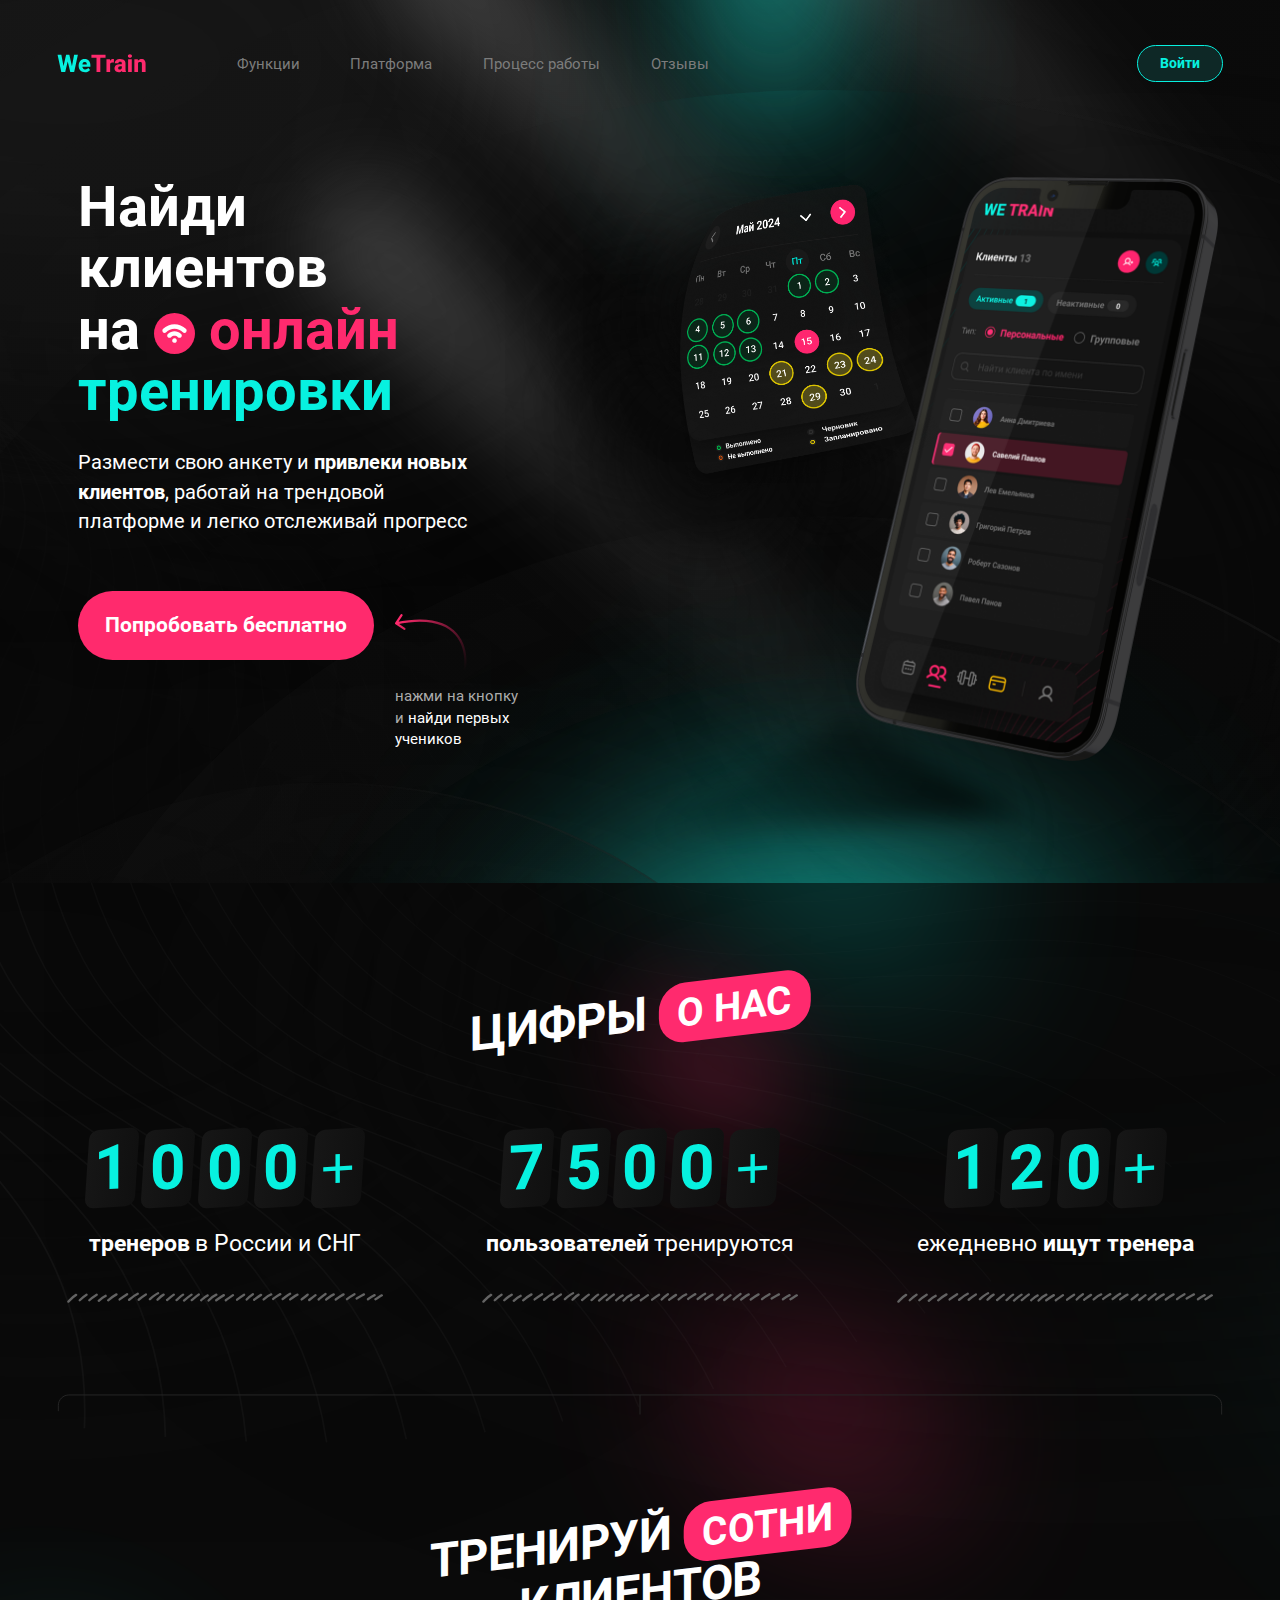
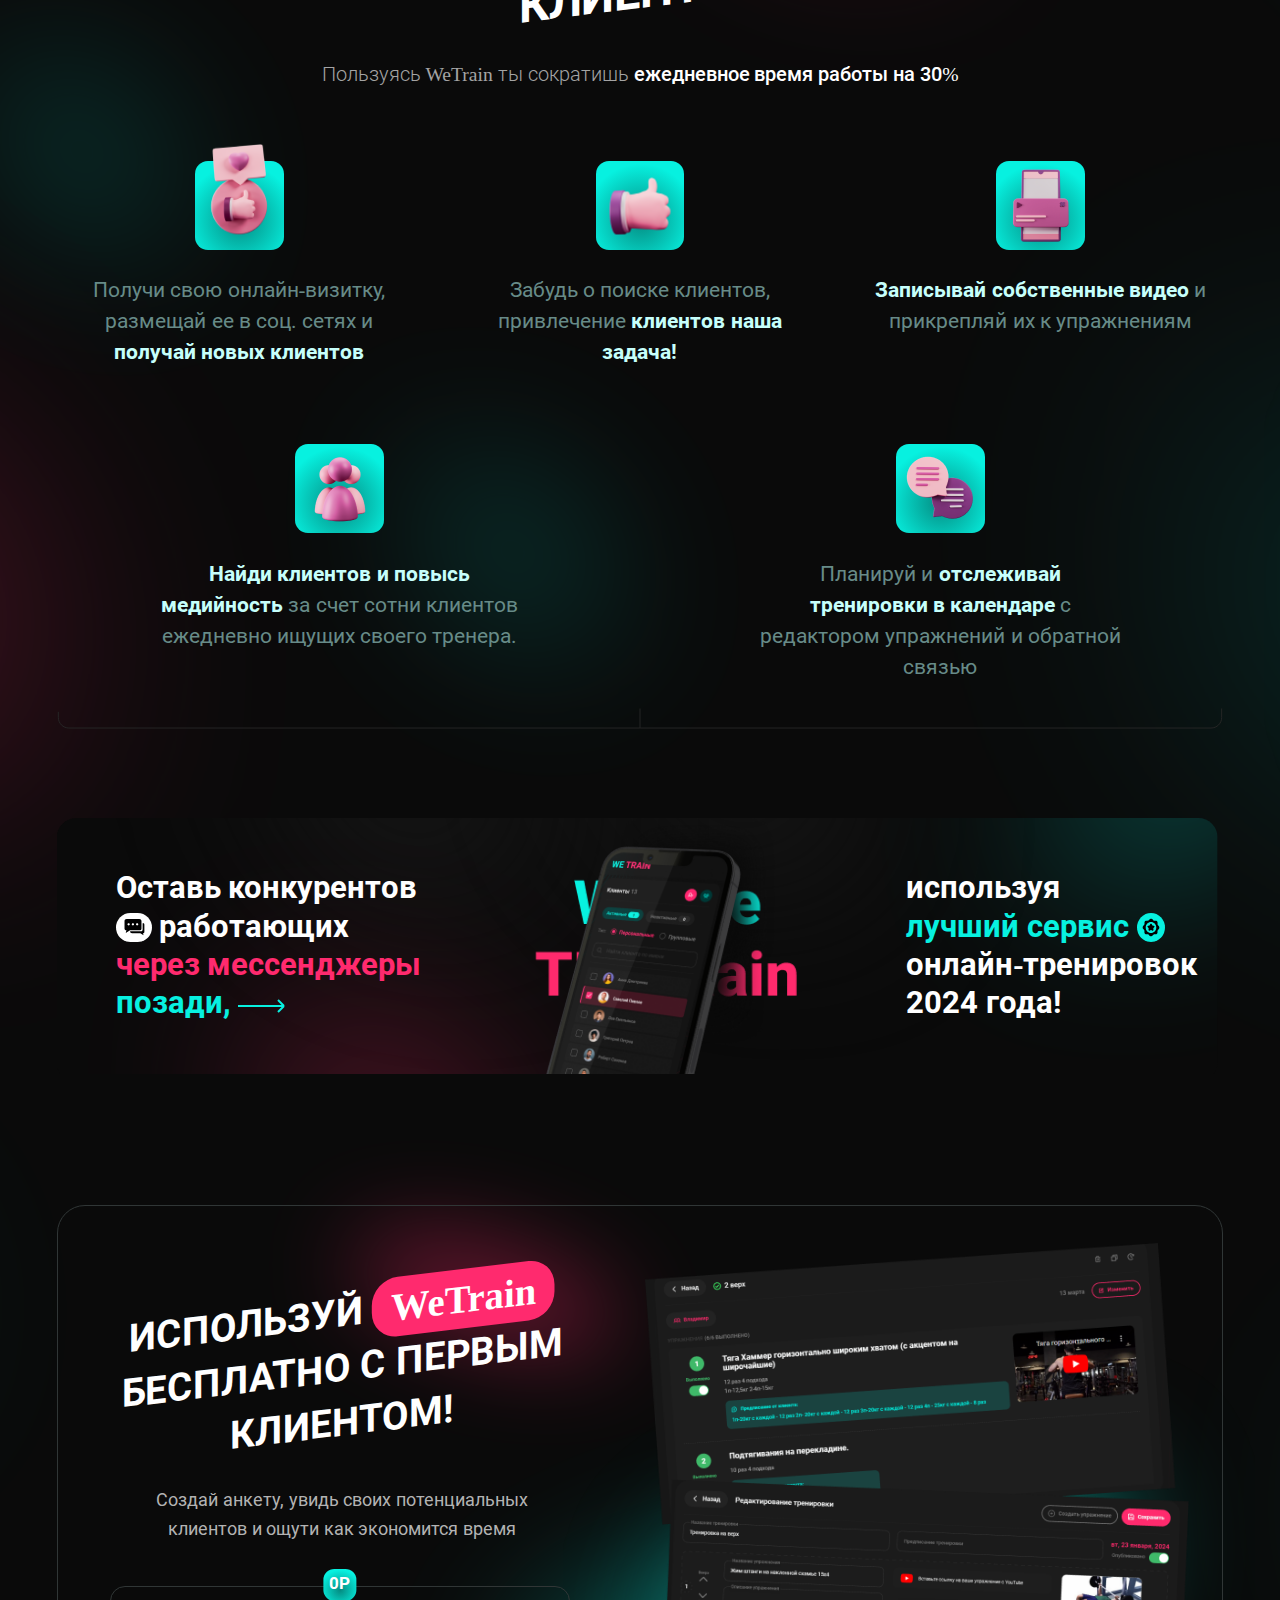
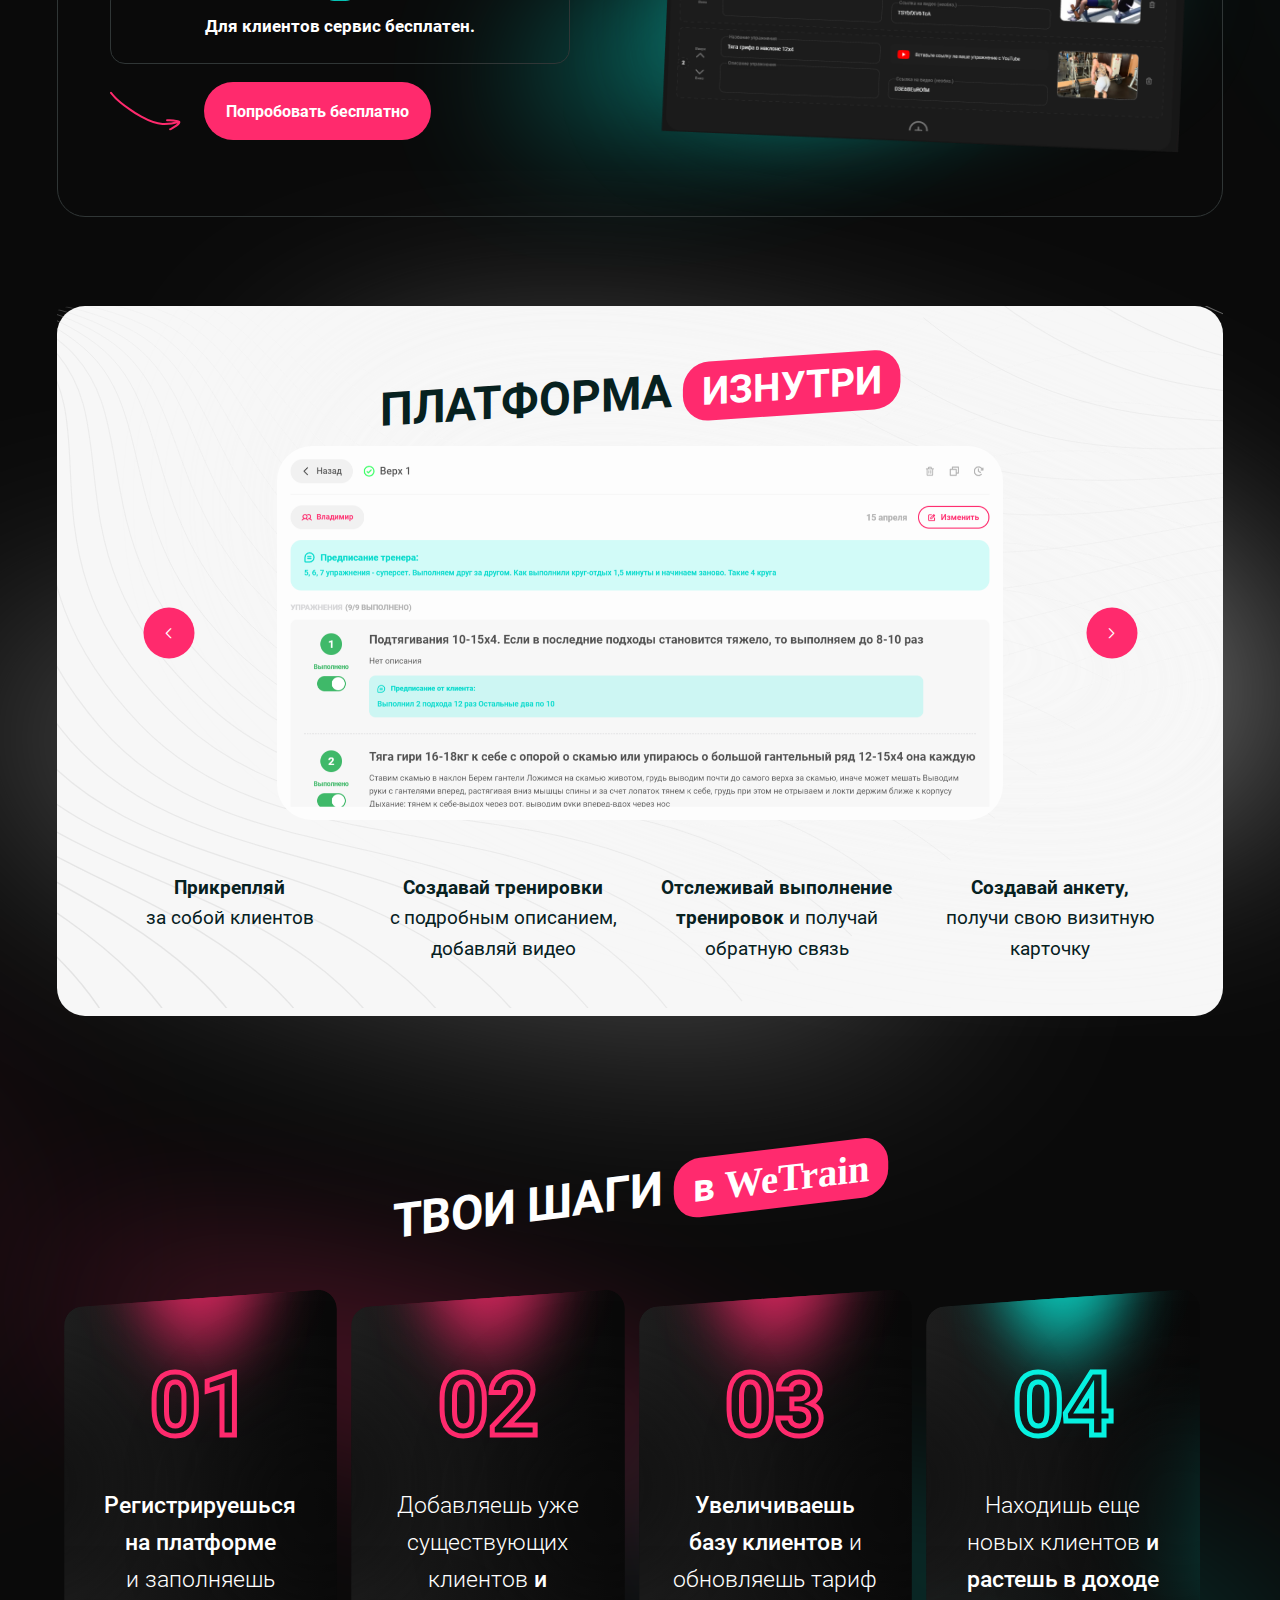
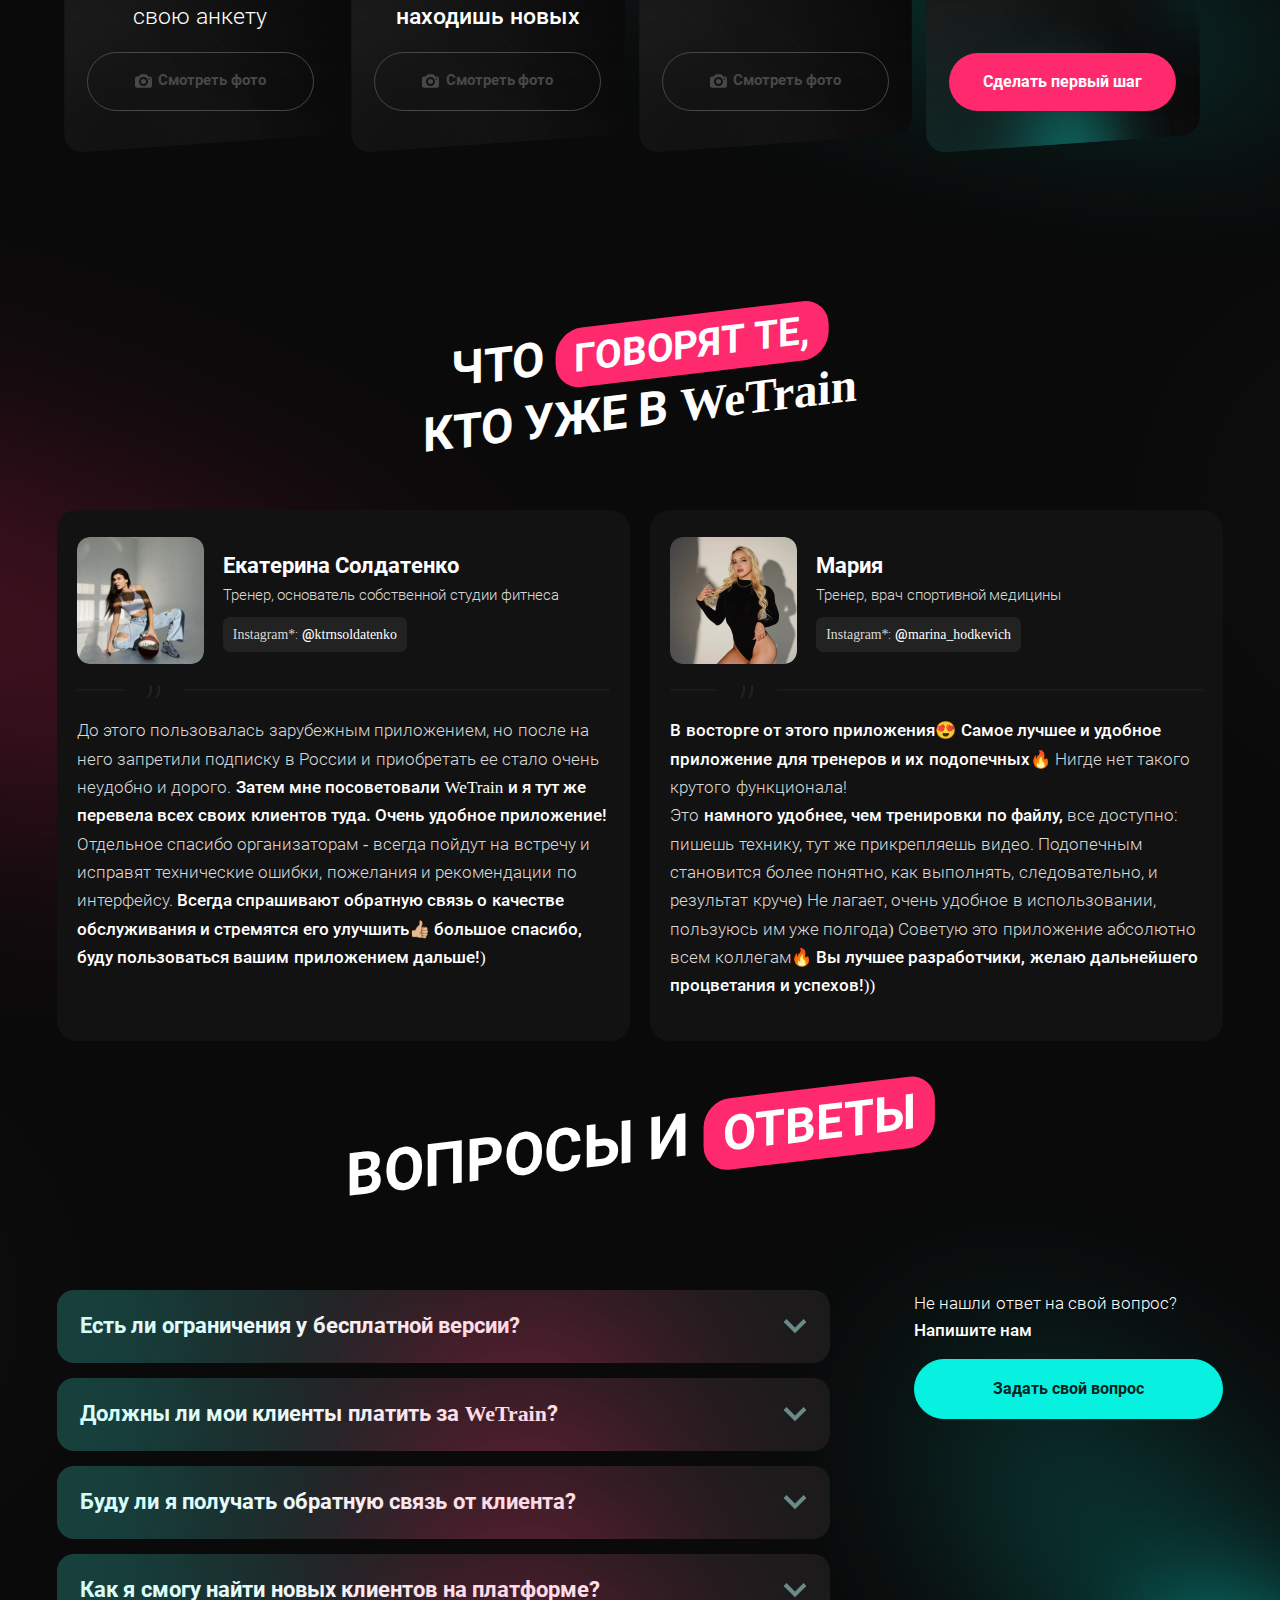
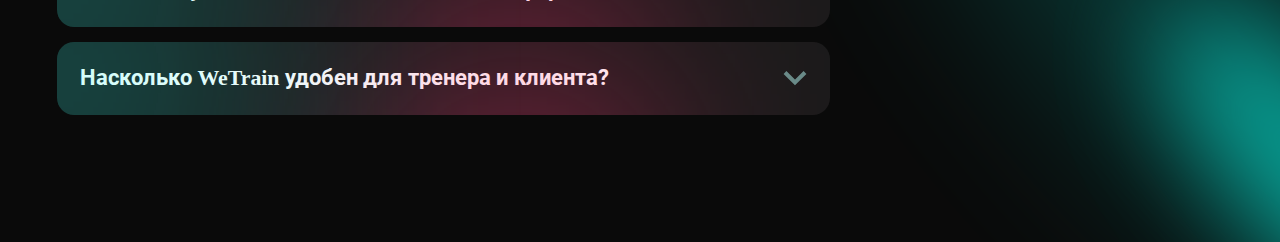
==== index.html @ 413da567 "first commit" ====
<!DOCTYPE html>
<html lang="ru">

<head>
	<meta charset="UTF-8" />
	<meta http-equiv="X-UA-Compatible" content="IE=edge" />
	<meta name="viewport" content="width=device-width, initial-scale=1.0" />
	<link rel="shortcut icon" href="./assets/images/logo.svg" type="x-icon" />
	<link rel="stylesheet" href="https://cdn.jsdelivr.net/npm/swiper@11/swiper-bundle.min.css" />
  <link rel="stylesheet" href="https://cdn.jsdelivr.net/npm/@fancyapps/ui@5.0/dist/fancybox/fancybox.css" />
	<link rel="stylesheet" href="./styles/css/normalize.css" />
	<link rel="stylesheet" href="./styles/css/style.css?v=0.0001" />
	<title>WeTrain</title>
</head>

<body>
	<div class="wrapper">
		<picture class="wrapper__bg">
			<source srcset="./assets/images/all-bg-m.svg" media="(max-width: 576px)">
			<img src="./assets/images/all-bg.svg" alt="Картинка с размерами">
		</picture>

		<header class="header">
			<div class="container">
				<div class="header__inner">
					<a class="logo" href="#">
						<img class="logo__img" src="./assets/images/logo.svg" alt="" />
					</a>
					<nav class="menu">
						<ul class="menu__list">
							<li class="menu__item">
								<a class="menu__link" href="#" data-goto=".footer">
									Функции
								</a>
							</li>
							<li class="menu__item">
								<a class="menu__link" href="#">
									Платформа
								</a>
							</li>
							<li class="menu__item">
								<a class="menu__link" href="#">
									Процесс работы
								</a>
							</li>
							<li class="menu__item">
								<a class="menu__link" href="#">
									Отзывы
								</a>
							</li>
						</ul>
					</nav>
					<a class="btn btn--header" href="https://lk.wetrain.ru/">
						Войти
					</a>
					<div class="burger">
						<div class="burger__line"></div>
					</div>
				</div>
			</div>
		</header>

		<main class="main">

			<section class="promo">
				<div class="promo__wrapper">
					<div class="container">
						<div class="promo__inner">
							<div class="promo__item">
								<h1 class="promo__item-title title">
									Найди
									<br>
									клиентов
									<br>
									на <img class="title__icon" src="./assets/images/icons/wifi.svg" alt="">
									<span class="hotPink">онлайн</span>
									<br>
									<span class="bluishGreen">тренировки</span>
								</h1>
								<p class="promo__item-text">
									Размести свою анкету и <span>привлеки новых клиентов</span>, работай на трендовой платформе и легко
									отслеживай
									прогресс
								</p>
								<div class="promo__box">
									<a class="btn" href="https://lk.wetrain.ru/">
										Попробовать бесплатно
									</a>
									<img class="promo__box-icon" src="./assets/images/icons/arrow-btn.svg" alt="">
									<p class="promo__box-text">
										<span>нажми на кнопку и</span> найди первых учеников
									</p>
								</div>
							</div>
							<div class="promo__elem">
								<img class="promo__elem-imgSmall" src="./assets/images/promo/1-1.png" alt="">
								<img class="promo__elem-img" src="./assets/images/promo/1.png" alt="">
							</div>
						</div>
					</div>
				</div>
			</section>

			<section class="about">
				<div class="about__wrapper">
					<div class="container">
						<h2 class="about__title title">
							ЦИФРЫ <span class="title__fon">о нас</span>
						</h2>
						<div class="about__inner">
							<div class="about__item">
								<p class="about__item-num">
									<span>1</span>
									<span>0</span>
									<span>0</span>
									<span>0</span>
									<span>+</span>
								</p>
								<p class="about__item-text">
									<span>тренеров</span> в России и СНГ
								</p>
								<img class="about__item-line" src="./assets/images/about/line.svg" alt="">
							</div>
							<div class="about__item">
								<p class="about__item-num">
									<span>7</span>
									<span>5</span>
									<span>0</span>
									<span>0</span>
									<span>+</span>
								</p>
								<p class="about__item-text">
									<span>пользователей</span> тренируются
								</p>
								<img class="about__item-line" src="./assets/images/about/line.svg" alt="">
							</div>
							<div class="about__item">
								<p class="about__item-num">
									<span>1</span>
									<span>2</span>
									<span>0</span>
									<span>+</span>
								</p>
								<p class="about__item-text">
									ежедневно <span>ищут тренера</span>
								</p>
								<img class="about__item-line" src="./assets/images/about/line.svg" alt="">
							</div>
						</div>
						<picture class="about__bot">
							<source srcset="./assets/images/about/bot-m.svg" media="(max-width: 576px)">
							<img src="./assets/images/about/bot.svg" alt="Картинка с размерами">
						</picture>
					</div>
			</section>

			<section class="clients">
				<div class="clients__wrapper">
					<div class="container">
						<h2 class="clients__title title">
							Тренируй
							<span class="title__fon">сотни</span>
							<br>
							клиентов
						</h2>
						<p class="clients__subtitle">
							<span>Пользуясь WeTrain ты сократишь</span> ежедневное время работы на 30%
						</p>
						<div class="clients__inner">
							<div class="clients__item">
								<div class="clients__item-box">
									<img class="clients__item-img clients__item-img--alt" src="./assets/images/clients/1.png" alt="">
								</div>
								<p class="clients__item-text">
									Получи свою онлайн-визитку, размещай ее в соц. сетях и <span>получай новых клиентов</span>
								</p>
							</div>
							<div class="clients__item">
								<div class="clients__item-box">
									<img class="clients__item-img" src="./assets/images/clients/2.png" alt="">
								</div>
								<p class="clients__item-text">
									Забудь о поиске клиентов, привлечение <span>клиентов наша задача!</span>
								</p>
							</div>
							<div class="clients__item">
								<div class="clients__item-box">
									<img class="clients__item-img" src="./assets/images/clients/3.png" alt="">
								</div>
								<p class="clients__item-text">
									<span>Записывай собственные видео</span> и прикрепляй их к упражнениям
								</p>
							</div>
							<div class="clients__item">
								<div class="clients__item-box">
									<img class="clients__item-img" src="./assets/images/clients/4.png" alt="">
								</div>
								<p class="clients__item-text">
									<span>Найди клиентов и повысь медийность</span> за счет сотни клиентов ежедневно ищущих своего
									тренера.
								</p>
							</div>
							<div class="clients__item">
								<div class="clients__item-box">
									<img class="clients__item-img" src="./assets/images/clients/5.png" alt="">
								</div>
								<p class="clients__item-text">
									Планируй и <span>отслеживай тренировки в календаре</span> с редактором упражнений и обратной связью
								</p>
							</div>
						</div>
						<picture class="clients__bot">
							<source srcset="./assets/images/clients/bot-m.svg" media="(max-width: 576px)">
							<img src="./assets/images/clients/bot.svg" alt="Картинка с размерами">
						</picture>
					</div>
			</section>

			<section class="info">
				<div class="info__wrapper">
					<div class="container">
						<div class="info__inner">
							<picture class="info__inner-bg">
								<source srcset="./assets/images/info/bg-m.svg" media="(max-width: 992px)">
								<img src="./assets/images/info/bg.svg" alt="Картинка с размерами">
							</picture>
							<p class="info__text">
								Оставь конкурентов
								<br>
								<img class="info__text-icon" src="./assets/images/icons/message.svg" alt="">
								работающих
								<br>
								<span class="hotPink">
									через мессенджеры
								</span>
								<br>
								<span class="bluishGreen">позади,</span>
								<img class="info__text-icon info__text-icon--arrow" src="./assets/images/icons/arrow-right.svg" alt="">
							</p>
							<img class="info__img" src="./assets/images/info/1.png" alt="">
							<p class="info__text">
								используя
								<br>
								<span class="bluishGreen">
									лучший сервис
									<img class="info__text-icon" src="./assets/images/icons/star.svg" alt="">
								</span>
								<br>
								онлайн-тренировок
								<br>
								2024 года!
							</p>
							<p class="info__text info__text--mobile">
								Оставь конкурентов
								<br>
								<img class="info__text-icon" src="./assets/images/icons/message.svg" alt="">
								работающих
								<br>
								<span class="hotPink">
									через мессенджеры
								</span>
								<br>
								<span class="bluishGreen">позади,</span>
								используя
								<span class="bluishGreen">
									лучший сервис
									<img class="info__text-icon" src="./assets/images/icons/star.svg" alt="">
								</span>
								<br>
								онлайн-тренировок
								<br>
								2024 года!
							</p>
						</div>
					</div>
				</div>
			</section>

			<section class="use">
				<div class="use__wrapper">
					<div class="container">
						<div class="use__inner">
							<div class="use__item">
								<h2 class="use__item-title title">
									Используй <span class="title__fon title__fon--initial">WeTrain</span> бесплатно с первым клиентом!
								</h2>
								<p class="use__item-text">
									Создай анкету, увидь своих потенциальных клиентов и ощути как экономится время
								</p>
								<div class="use__free">
									<p class="use__free-sum">
										0Р
									</p>
									<p class="use__free-text">
										Для клиентов сервис бесплатен.
									</p>
								</div>
								<div class="use__box">
									<picture class="use__box-icon">
										<source srcset="./assets/images/icons/arrow-btn-bot-m.svg" media="(max-width: 576px)">
										<img src="./assets/images/icons/arrow-btn-bot.svg" alt="Картинка с размерами">
									</picture>
									<a class="btn btn--small" href="https://lk.wetrain.ru/">
										Попробовать бесплатно
									</a>
								</div>
							</div>
							<img class="use__img" src="./assets/images/use/1.png" alt="">
						</div>
					</div>
				</div>
			</section>

			<section class="platform">
				<div class="platform__wrapper">
					<div class="container">
						<div class="platform__inner">
							<img class="platform__inner-bg" src="./assets/images/platform/bg.svg" alt="">
							<h2 class="platform__title title title--dark">
								Платформа <span class="title__fon">изнутри</span>
							</h2>
							<div class="platform__swiper swiper">
								<div class="swiper-wrapper">
									<div class="swiper-slide">
										<img class="platform__img" src="./assets/images/platform/1.png" data-fancybox="gallery" alt="">
									</div>
									<div class="swiper-slide">
										<img class="platform__img" src="./assets/images/platform/2.png" data-fancybox="gallery" alt="">
									</div>
									<div class="swiper-slide">
										<img class="platform__img" src="./assets/images/platform/3.png" data-fancybox="gallery" alt="">
									</div>
								</div>
								<div class="platform__arrow">
									<div class="platform__arrow-prev swiper-button-prev"></div>
									<div class="platform__arrow-next swiper-button-next"></div>
								</div>
							</div>
							<div class="platform__box">
								<p class="platform__box-text">
									<span>Прикрепляй</span> за собой клиентов
								</p>
								<p class="platform__box-text">
									<span>Создавай тренировки</span> с подробным описанием, добавляй видео
								</p>
								<p class="platform__box-text">
									<span>Отслеживай выполнение тренировок</span> и получай обратную связь
								</p>
								<p class="platform__box-text">
									<span>Создавай анкету,</span>
									<br>
									получи свою визитную карточку
								</p>
							</div>
						</div>
					</div>
				</div>
			</section>

			<section class="step">
				<div class="step__wrapper">
					<div class="container">
						<h2 class="step__title title">
							Твои шаги <span class="title__fon title__fon--initial">в WeTrain</span>
						</h2>
						<div class="step__inner">
							<div class="step__item">
								<picture class="step__item-bg">
									<source srcset="./assets/images/step/bg-m.svg" media="(max-width: 576px)">
									<img src="./assets/images/step/bg.svg" alt="Картинка с размерами">
								</picture>
								<p class="step__item-num"></p>
								<p class="step__item-text">
									<span>Регистрируешься на платформе</span> и заполняешь свою анкету
								</p>
								<button class="step__btn btn btn--photo">
									<i class="btn__icon">
										<svg width="17" height="18" viewBox="0 0 17 18" fill="none" xmlns="http://www.w3.org/2000/svg">
											<path
												d="M14.9322 4.53934H13.1624L12.1854 3.06456C11.8167 2.51151 11.1715 2.17969 10.5078 2.17969H6.45217C5.78852 2.17969 5.1433 2.51151 4.77461 3.06456L3.79756 4.53934H2.02782C0.903304 4.53934 0 5.44264 0 6.56716V13.7199C0 14.8444 0.903304 15.7477 2.02782 15.7477H14.9322C16.0567 15.7477 16.96 14.8444 16.96 13.7199V6.56716C16.96 5.44264 16.0567 4.53934 14.9322 4.53934ZM8.48 14.0885C5.95443 14.0885 3.90817 12.0423 3.90817 9.51673C3.90817 6.99116 5.95443 4.96334 8.48 4.96334C11.0056 4.96334 13.0518 7.0096 13.0518 9.53516C13.0518 12.0423 11.0056 14.0885 8.48 14.0885ZM14.6741 7.39673C14.6556 7.39673 14.6372 7.39673 14.6003 7.39673H13.8629C13.5311 7.37829 13.273 7.10177 13.2915 6.76995C13.3099 6.45655 13.5496 6.2169 13.8629 6.19847H14.6003C14.9322 6.18003 15.2087 6.43812 15.2271 6.76995C15.2456 7.10177 15.0059 7.37829 14.6741 7.39673Z"
												fill="#484848" />
											<path
												d="M8.4815 6.99121C7.08046 6.99121 5.9375 8.13417 5.9375 9.53521C5.9375 10.9363 7.08046 12.0608 8.4815 12.0608C9.88254 12.0608 11.0255 10.9178 11.0255 9.51678C11.0255 8.11573 9.88254 6.99121 8.4815 6.99121Z"
												fill="#484848" />
										</svg>
									</i>
									Смотреть фото
								</button>
							</div>
							<div class="step__item">
								<picture class="step__item-bg">
									<source srcset="./assets/images/step/bg-m.svg" media="(max-width: 576px)">
									<img src="./assets/images/step/bg.svg" alt="Картинка с размерами">
								</picture>
								<p class="step__item-num"></p>
								<p class="step__item-text">
									Добавляешь уже существующих клиентов <span>и находишь новых</span>
								</p>
								<button class="step__btn btn btn--photo">
									<i class="btn__icon">
										<svg width="17" height="18" viewBox="0 0 17 18" fill="none" xmlns="http://www.w3.org/2000/svg">
											<path
												d="M14.9322 4.53934H13.1624L12.1854 3.06456C11.8167 2.51151 11.1715 2.17969 10.5078 2.17969H6.45217C5.78852 2.17969 5.1433 2.51151 4.77461 3.06456L3.79756 4.53934H2.02782C0.903304 4.53934 0 5.44264 0 6.56716V13.7199C0 14.8444 0.903304 15.7477 2.02782 15.7477H14.9322C16.0567 15.7477 16.96 14.8444 16.96 13.7199V6.56716C16.96 5.44264 16.0567 4.53934 14.9322 4.53934ZM8.48 14.0885C5.95443 14.0885 3.90817 12.0423 3.90817 9.51673C3.90817 6.99116 5.95443 4.96334 8.48 4.96334C11.0056 4.96334 13.0518 7.0096 13.0518 9.53516C13.0518 12.0423 11.0056 14.0885 8.48 14.0885ZM14.6741 7.39673C14.6556 7.39673 14.6372 7.39673 14.6003 7.39673H13.8629C13.5311 7.37829 13.273 7.10177 13.2915 6.76995C13.3099 6.45655 13.5496 6.2169 13.8629 6.19847H14.6003C14.9322 6.18003 15.2087 6.43812 15.2271 6.76995C15.2456 7.10177 15.0059 7.37829 14.6741 7.39673Z"
												fill="#484848" />
											<path
												d="M8.4815 6.99121C7.08046 6.99121 5.9375 8.13417 5.9375 9.53521C5.9375 10.9363 7.08046 12.0608 8.4815 12.0608C9.88254 12.0608 11.0255 10.9178 11.0255 9.51678C11.0255 8.11573 9.88254 6.99121 8.4815 6.99121Z"
												fill="#484848" />
										</svg>
									</i>
									Смотреть фото
								</button>
							</div>
							<div class="step__item">
								<picture class="step__item-bg">
									<source srcset="./assets/images/step/bg-m.svg" media="(max-width: 576px)">
									<img src="./assets/images/step/bg.svg" alt="Картинка с размерами">
								</picture>
								<p class="step__item-num"></p>
								<p class="step__item-text">
									<span>Увеличиваешь базу клиентов</span> и обновляешь тариф
								</p>
								<button class="step__btn btn btn--photo">
									<i class="btn__icon">
										<svg width="17" height="18" viewBox="0 0 17 18" fill="none" xmlns="http://www.w3.org/2000/svg">
											<path
												d="M14.9322 4.53934H13.1624L12.1854 3.06456C11.8167 2.51151 11.1715 2.17969 10.5078 2.17969H6.45217C5.78852 2.17969 5.1433 2.51151 4.77461 3.06456L3.79756 4.53934H2.02782C0.903304 4.53934 0 5.44264 0 6.56716V13.7199C0 14.8444 0.903304 15.7477 2.02782 15.7477H14.9322C16.0567 15.7477 16.96 14.8444 16.96 13.7199V6.56716C16.96 5.44264 16.0567 4.53934 14.9322 4.53934ZM8.48 14.0885C5.95443 14.0885 3.90817 12.0423 3.90817 9.51673C3.90817 6.99116 5.95443 4.96334 8.48 4.96334C11.0056 4.96334 13.0518 7.0096 13.0518 9.53516C13.0518 12.0423 11.0056 14.0885 8.48 14.0885ZM14.6741 7.39673C14.6556 7.39673 14.6372 7.39673 14.6003 7.39673H13.8629C13.5311 7.37829 13.273 7.10177 13.2915 6.76995C13.3099 6.45655 13.5496 6.2169 13.8629 6.19847H14.6003C14.9322 6.18003 15.2087 6.43812 15.2271 6.76995C15.2456 7.10177 15.0059 7.37829 14.6741 7.39673Z"
												fill="#484848" />
											<path
												d="M8.4815 6.99121C7.08046 6.99121 5.9375 8.13417 5.9375 9.53521C5.9375 10.9363 7.08046 12.0608 8.4815 12.0608C9.88254 12.0608 11.0255 10.9178 11.0255 9.51678C11.0255 8.11573 9.88254 6.99121 8.4815 6.99121Z"
												fill="#484848" />
										</svg>
									</i>
									Смотреть фото
								</button>
							</div>
							<div class="step__item">
								<picture class="step__item-bg">
									<source srcset="./assets/images/step/bg-1m.svg" media="(max-width: 576px)">
									<img src="./assets/images/step/bg-1.svg" alt="Картинка с размерами">
								</picture>
								<p class="step__item-num"></p>
								<p class="step__item-text">
									Находишь еще новых клиентов <span>и растешь в доходе</span>
								</p>
								<a class="step__btn btn btn--small btn--width" href="https://lk.wetrain.ru/">
									Сделать первый шаг
								</a>
							</div>
						</div>
					</div>
			</section>

			<section class="reviews">
				<div class="reviews__wrapper">
					<div class="container">
						<h2 class="reviews__title title title--initial">
							ЧТО <span class="title__fon">ГОВОРЯТ ТЕ,</span> 
							<br>
							КТО УЖЕ В WeTrain
						</h2>
						<div class="reviews__inner">
							<div class="reviews__item">
								<div class="reviews__user">
									<img class="reviews__user-img" src="./assets/images/reviews/1.png" alt="">
									<div class="reviews__user-box">
										<p class="reviews__user-name">
											Екатерина Солдатенко
										</p>
										<p class="reviews__user-who">
											Тренер, основатель собственной студии фитнеса
										</p>
										<p class="reviews__user-social">
											Instagram*: <span>@ktrnsoldatenko</span>
										</p>
									</div>
								</div>
								<img class="reviews__item-line" src="./assets/images/reviews/1.svg" alt="">
								<p class="reviews__item-text">
									До этого пользовалась зарубежным приложением, но после на него запретили подписку в России и
									приобретать ее стало очень неудобно и дорого. <span>Затем мне посоветовали WeTrain и я тут же перевела
										всех
										своих клиентов туда. Очень удобное приложение!</span>
								</p>
								<p class="reviews__item-text">
									Отдельное спасибо организаторам - всегда пойдут на встречу и исправят технические ошибки, пожелания и
									рекомендации по интерфейсу. <span>Всегда спрашивают обратную связь о качестве обслуживания и стремятся
										его
										улучшить👍🏼 большое спасибо, буду пользоваться вашим приложением дальше!)</span>
								</p>
							</div>
							<div class="reviews__item">
								<div class="reviews__user">
									<img class="reviews__user-img" src="./assets/images/reviews/2.png" alt="">
									<div class="reviews__user-box">
										<p class="reviews__user-name">
											Мария
										</p>
										<p class="reviews__user-who">
											Тренер, врач спортивной медицины
										</p>
										<p class="reviews__user-social">
											Instagram*: <span>@marina_hodkevich</span>
										</p>
									</div>
								</div>
								<img class="reviews__item-line" src="./assets/images/reviews/1.svg" alt="">
								<p class="reviews__item-text">
									<span>В восторге от этого приложения😍 Самое лучшее и удобное приложение для тренеров и их
										подопечных🔥</span>
									Нигде нет такого крутого функционала!
								</p>
								<p class="reviews__item-text">
									Это <span>намного удобнее, чем тренировки по файлу,</span> все доступно: пишешь технику, тут же
									прикрепляешь видео.
									Подопечным становится более понятно, как выполнять, следовательно, и результат круче) Не лагает, очень
									удобное в использовании, пользуюсь им уже полгода) Советую это приложение абсолютно всем коллегам🔥
									<span>Вы
										лучшее разработчики, желаю дальнейшего процветания и успехов!))</span>
								</p>
							</div>
						</div>
					</div>
			</section>

			<section class="faq">
				<div class="faq__wrapper">
					<div class="container">
						<h2 class="faq__title title">
							Вопросы и <span class="title__fon">ответы</span>
						</h2>
						<div class="faq__inner">
							<div class="faq__accordion">
								<div class="faq__accordion-item accordion">
									<p class="faq__accordion-title">
										Есть ли ограничения у бесплатной версии?
										<img class="faq__accordion-icon" src="./assets/images/icons/arrow-bot.svg" alt="">
									</p>
									<div class="accordion__content">
										<p class="faq__accordion-text">
											Для каждого тренера доступен бесплатный тарифный план с полным функционалом сервиса. Единственное отличие заключается в том, что одновременно можно добавить только 1-го клиента. 
											<br>
											Когда ты убедишься в удобности платформы и захочешь вести больше клиентов, тогда сможешь выбрать другой тариф
										</p>
									</div>
								</div>
								<div class="faq__accordion-item accordion">
									<p class="faq__accordion-title">
										Должны ли мои клиенты платить за WeTrain?
										<img class="faq__accordion-icon" src="./assets/images/icons/arrow-bot.svg" alt="">
									</p>
									<div class="accordion__content">
										<p class="faq__accordion-text">
											Нет, сервис абсолютно бесплатен для твоих клиентов. Ежемесячную подписку, если бесплатный тариф недостаточен, оплачивает только тренер.
										</p>
									</div>
								</div>
								<div class="faq__accordion-item accordion">
									<p class="faq__accordion-title">
										Буду ли я получать обратную связь от клиента?
										<img class="faq__accordion-icon" src="./assets/images/icons/arrow-bot.svg" alt="">
									</p>
									<div class="accordion__content">
										<p class="faq__accordion-text">
											Да, после каждого выполненного упражнения клиент оставляет комментарий, где рассказывает как выполнил задание: с какими проблемами столкнулся, или какие веса удалось преодолеть. Ты сможешь удобно отслеживать прогресс по каждому упражнению.
										</p>
									</div>
								</div>
								<div class="faq__accordion-item accordion">
									<p class="faq__accordion-title">
										Как я смогу найти новых клиентов на платформе?
										<img class="faq__accordion-icon" src="./assets/images/icons/arrow-bot.svg" alt="">
									</p>
									<div class="accordion__content">
										<p class="faq__accordion-text">
											Для того, чтобы помочь тренерам найти новых клиентов, в WeTrain можно создать собственную анкету тренера. Огромное количество клиентов ежедневно заходит на платформу чтобы найти своего тренера, покажи им себя!
										</p>
									</div>
								</div>
								<div class="faq__accordion-item accordion">
									<p class="faq__accordion-title">
										Насколько WeTrain удобен для тренера и клиента?
										<img class="faq__accordion-icon" src="./assets/images/icons/arrow-bot.svg" alt="">
									</p>
									<div class="accordion__content">
										<p class="faq__accordion-text">
											Платформа сильно оптимизирует все процессы как для тебя, тренера, так и для твоего клиента. Тебе больше не нужно долго составлять программы в Word и каждый раз напоминать о новой тренировке, а клиент теперь поочередно выполняет каждое задание с подробной инструкцией и автоматически отправляет тебе свои результаты.
										</p>
									</div>
								</div>
							</div>
							<div class="faq__box">
								<p class="faq__box-text">
									Не нашли ответ на свой вопрос?
									<span>Напишите нам</span>
								</p>
								<a class="btn btn--faq btn--small btn--width" href="https://t.me/WeTrain_help" target="_blank">
									Задать свой вопрос
								</a>
							</div>
						</div>
					</div>
			</section>

		</main>

		<footer class="footer"></footer>
	</div>

	<script src="https://cdn.jsdelivr.net/npm/swiper@11/swiper-bundle.min.js"></script>
  <script src="https://cdn.jsdelivr.net/npm/@fancyapps/ui@5.0/dist/fancybox/fancybox.umd.js"></script>
	<script src="./scripts/scripts.js"></script>

</body>

</html>
---- styles/css/style.css ----
@charset "UTF-8";
@font-face {
  font-family: "Roboto";
  font-weight: 300;
  font-style: normal;
  src: url("../../assets/fonts/Roboto-Light.woff2") format("woff2"), url("../../assets/fonts/Roboto-Light.woff") format("woff");
  font-display: swap;
}
@font-face {
  font-family: "Roboto";
  font-weight: 400;
  font-style: normal;
  src: url("../../assets/fonts/Roboto-Regular.woff2") format("woff2"), url("../../assets/fonts/Roboto-Regular.woff") format("woff");
  font-display: swap;
}
@font-face {
  font-family: "Roboto";
  font-weight: 500;
  font-style: normal;
  src: url("../../assets/fonts/Roboto-Medium.woff2") format("woff2"), url("../../assets/fonts/Roboto-Medium.woff") format("woff");
  font-display: swap;
}
@font-face {
  font-family: "Roboto";
  font-weight: 700;
  font-style: normal;
  src: url("../../assets/fonts/Roboto-Bold.woff2") format("woff2"), url("../../assets/fonts/Roboto-Bold.woff") format("woff");
  font-display: swap;
}
@font-face {
  font-family: "Lato";
  font-weight: 900;
  font-style: normal;
  src: url("../../assets/fonts/Roboto-Black.woff2") format("woff2"), url("../../assets/fonts/Roboto-Black.woff2") format("woff");
  font-display: swap;
}
*,
*::after,
*::before {
  box-sizing: border-box;
  margin: 0;
  padding: 0;
  border: 0;
  -webkit-tap-highlight-color: rgba(0, 0, 0, 0);
}

ul {
  list-style: none;
}

img {
  max-width: 100%;
  display: block;
}

input,
button {
  font: inherit;
  outline: none;
  background-color: transparent;
}

fieldset {
  padding: 0;
}

a {
  text-decoration: none;
}

html {
  scroll-behavior: smooth;
}

html,
body {
  position: relative;
  height: 100%;
}

body {
  background-color: #0a0a0a;
  font-family: "Roboto";
  font-weight: 400;
  font-size: 14px;
  line-height: 1.6;
  color: #fff;
}
@media (min-width: 992px) {
  body {
    font-size: calc(0.0106951872 * 100vw + 3.3903743316px);
  }
}
@media (min-width: 1366px) {
  body {
    font-size: 18px;
  }
}
body.no-scroll {
  overflow-y: hidden;
}

.wrapper {
  position: relative;
  max-width: 1920px;
  min-height: 100%;
  min-width: 320px;
  display: flex;
  flex-direction: column;
  margin-left: auto;
  margin-right: auto;
}
.wrapper__bg {
  position: absolute;
  top: 0;
  left: 0;
  width: 100%;
  height: 100%;
  z-index: -2;
}
.wrapper__bg img {
  width: 100%;
  height: 100%;
  -o-object-fit: cover;
  object-fit: cover;
}

.main {
  flex-grow: 1;
}

.container {
  width: 962px;
  width: 100%;
  max-width: 1320px;
  margin: 0 auto;
  padding-left: 20px;
  padding-right: 20px;
}
@media (min-width: 992px) {
  .container {
    width: calc(0.8502673797 * 100vw + 118.5347593583px);
  }
}
@media (min-width: 1366px) {
  .container {
    width: 1280px;
  }
}
@media screen and (max-width: 992px) {
  .container {
    max-width: 720px;
  }
}
@media screen and (max-width: 768px) {
  .container {
    max-width: 540px;
  }
}
@media screen and (max-width: 576px) {
  .container {
    max-width: none;
  }
}

[class$=__icon],
[class$=-icon] {
  display: flex;
  align-items: center;
}
[class$=__icon] svg path,
[class$=-icon] svg path {
  transition: fill 0.23s ease-in-out, stroke 0.23s ease-in-out;
}

@media (max-width: 992px) {
  .container {
    width: 100%;
  }
}
.header {
  margin-top: 20px;
  margin-bottom: 20px;
}
@media (min-width: 992px) {
  .header {
    margin-top: calc(0.0882352941 * 100vw + -67.5294117647px);
  }
}
@media (min-width: 1366px) {
  .header {
    margin-top: 53px;
  }
}
@media (min-width: 992px) {
  .header {
    margin-bottom: calc(0.0802139037 * 100vw + -59.5721925134px);
  }
}
@media (min-width: 1366px) {
  .header {
    margin-bottom: 50px;
  }
}
.header--alt {
  margin-top: 24px;
  margin-bottom: 30px;
}
@media (min-width: 992px) {
  .header--alt {
    margin-top: calc(0.0106951872 * 100vw + 13.3903743316px);
  }
}
@media (min-width: 1366px) {
  .header--alt {
    margin-top: 28px;
  }
}
@media (min-width: 992px) {
  .header--alt {
    margin-bottom: calc(-0.0053475936 * 100vw + 35.3048128342px);
  }
}
@media (min-width: 1366px) {
  .header--alt {
    margin-bottom: 28px;
  }
}
.header--alt .header__inner {
  padding: 20px 28px;
  background-color: #fff;
  border-radius: 22px;
}
.header--alt .menu {
  position: relative;
}
.header--alt .menu::after {
  content: "";
  position: absolute;
  left: 0;
  left: -20px;
  top: 50%;
  transform: translateY(-50%);
  width: 1px;
  height: 150%;
  background-color: rgba(124, 124, 124, 0.5);
}
@media (min-width: 992px) {
  .header--alt .menu::after {
    left: calc(-0.0481283422 * 100vw + 27.743315508px);
  }
}
@media (min-width: 1366px) {
  .header--alt .menu::after {
    left: -38px;
  }
}
.header--alt .burger {
  background-color: #F4F4F4;
}
.header .btn {
  margin-left: auto;
}
.header__inner {
  max-width: 1180px;
  margin-left: auto;
  margin-right: auto;
  display: flex;
  align-items: center;
  gap: 50px;
}
@media (min-width: 992px) {
  .header__inner {
    gap: calc(0.1390374332 * 100vw + -87.9251336898px);
  }
}
@media (min-width: 1366px) {
  .header__inner {
    gap: 102px;
  }
}

@media (max-width: 992px) {
  .header--alt .header__inner {
    padding: 0;
    background-color: unset;
  }
  .header--alt .menu {
    position: absolute;
  }
  .header--alt .menu::after {
    content: none;
  }
  .header__inner {
    gap: 8px;
  }
}
.menu__list {
  display: flex;
  align-items: center;
  justify-content: space-between;
  gap: 20px;
}
@media (min-width: 992px) {
  .menu__list {
    gap: calc(0.1069518717 * 100vw + -86.0962566845px);
  }
}
@media (min-width: 1366px) {
  .menu__list {
    gap: 60px;
  }
}
.menu__item--hidden {
  display: none;
}
.menu__item:nth-child(odd):hover .menu__link {
  color: #07F1E0;
}
.menu__item:nth-child(even):hover .menu__link {
  color: #FF2A6D;
}
.menu__link {
  font-size: 14px;
  color: #7C7C7C;
  transition: color 0.23s ease-in-out;
}
@media (min-width: 992px) {
  .menu__link {
    font-size: calc(0.0026737968 * 100vw + 11.3475935829px);
  }
}
@media (min-width: 1366px) {
  .menu__link {
    font-size: 15px;
  }
}
.menu__close {
  position: relative;
  width: 16px;
  height: 16px;
  z-index: 5;
  cursor: pointer;
  margin-left: auto;
}
.menu__close::before, .menu__close::after {
  content: "";
  width: 16px;
  height: 2px;
  position: absolute;
  top: 50%;
  right: 0;
  background: #2B2B28;
  border-radius: 3px;
  transition: all 0.23s ease-in-out;
}
.menu__close::before {
  transform: translateY(-50%) rotate(45deg);
}
.menu__close::after {
  transform: translateY(-50%) rotate(-45deg);
}

@media (max-width: 992px) {
  .menu {
    position: absolute;
    top: 0;
    left: 0;
    width: 50%;
    height: 100%;
    transform: translateX(-200%);
    flex-direction: column;
    padding: 20px 20px 20px 20px;
    background-color: #0A0A0A;
    opacity: 0;
    visibility: hidden;
    z-index: -1;
    flex-shrink: unset;
    transition: transform 0.23s ease-in-out, opacity 0.23s ease-in-out, visibility 0.23s ease-in-out, z-index 0.23s ease-in-out;
    overflow-y: auto;
  }
  .menu__list {
    flex-direction: column;
  }
  .menu--active {
    opacity: 1;
    visibility: visible;
    z-index: 3;
    transform: translateX(0%);
    transition: transform 0.23s ease-in-out, opacity 0.23s ease-in-out, visibility 0.23s ease-in-out, z-index 0.23s ease-in-out;
    justify-content: unset;
  }
  .menu__item {
    padding: 10px 0px;
  }
}
@media (max-width: 576px) {
  .menu {
    width: 100%;
  }
  .menu__item--hidden {
    display: block;
  }
  .menu__link {
    text-align: center;
  }
}
.burger {
  display: none;
}

@media (max-width: 992px) {
  .burger {
    width: 36px;
    height: 36px;
    display: flex;
    align-items: center;
    justify-content: center;
    position: relative;
    background-color: #202323;
    padding: 12px 8px;
    z-index: 5;
    border-radius: 7px;
    cursor: pointer;
  }
  .burger__line {
    position: relative;
    display: block;
    width: 12px;
    height: 1px;
    border-radius: 3px;
    background: #454A4A;
    transition: all 0.23s ease-in-out;
  }
  .burger__line::before, .burger__line::after {
    content: "";
    position: absolute;
    left: 50%;
    width: 18px;
    height: 1px;
    background: #454A4A;
    border-radius: 3px;
    transition: all 0.23s ease-in-out;
  }
  .burger__line::before {
    transform: translateX(-50%) translateY(-5px);
  }
  .burger__line::after {
    transform: translateX(-50%) translateY(5px);
  }
  .burger--active .burger__line {
    width: 0;
    background: transparent;
  }
  .burger--active .burger__line::before {
    transform: translateX(-50%) rotate(45deg);
  }
  .burger--active .burger__line::after {
    transform: translateX(-50%) rotate(-45deg);
  }
}
.logo__img {
  height: 28px;
  -o-object-fit: contain;
  object-fit: contain;
}

.btn {
  height: -moz-fit-content;
  height: fit-content;
  width: -moz-fit-content;
  width: fit-content;
  display: flex;
  align-items: center;
  justify-content: center;
  gap: 5px;
  padding-top: 15px;
  padding-bottom: 15px;
  padding-left: 19px;
  padding-right: 19px;
  font-size: 15px;
  line-height: 1.17;
  font-weight: 700;
  color: #fff;
  background-color: #FF2A6D;
  border-radius: 50px;
  transition: background-color 0.23s ease-in-out, color 0.23s ease-in-out, border-color 0.23s ease-in-out;
  cursor: pointer;
}
@media (min-width: 992px) {
  .btn {
    gap: calc(0.0053475936 * 100vw + -0.3048128342px);
  }
}
@media (min-width: 1366px) {
  .btn {
    gap: 7px;
  }
}
@media (min-width: 992px) {
  .btn {
    padding-top: calc(0.0240641711 * 100vw + -8.871657754px);
  }
}
@media (min-width: 1366px) {
  .btn {
    padding-top: 24px;
  }
}
@media (min-width: 992px) {
  .btn {
    padding-bottom: calc(0.0240641711 * 100vw + -8.871657754px);
  }
}
@media (min-width: 1366px) {
  .btn {
    padding-bottom: 24px;
  }
}
@media (min-width: 992px) {
  .btn {
    padding-left: calc(0.0267379679 * 100vw + -7.5240641711px);
  }
}
@media (min-width: 1366px) {
  .btn {
    padding-left: 29px;
  }
}
@media (min-width: 992px) {
  .btn {
    padding-right: calc(0.0267379679 * 100vw + -7.5240641711px);
  }
}
@media (min-width: 1366px) {
  .btn {
    padding-right: 29px;
  }
}
@media (min-width: 992px) {
  .btn {
    font-size: calc(0.0213903743 * 100vw + -6.2192513369px);
  }
}
@media (min-width: 1366px) {
  .btn {
    font-size: 23px;
  }
}
.btn:hover {
  color: #FF2A6D;
  background-color: #fff;
}
.btn--center {
  margin-left: auto;
  margin-right: auto;
}
.btn--faq {
  border: 1px solid #07F1E0;
  color: #062321;
  background-color: #07F1E0;
}
.btn--faq:hover {
  color: #07F1E0;
  background-color: #062321;
}
.btn--faqAlt {
  border: 1px solid #1A8981;
  color: #fff;
  background-color: #1A8981;
}
.btn--faqAlt:hover {
  color: #1A8981;
  background-color: #fff;
}
.btn--headerAlt {
  padding: 9px 22px;
  font-size: 14px;
  border: 1px solid #1A8981;
  color: #1A8981;
  background-color: #fff;
}
.btn--headerAlt:hover {
  color: #fff;
  background-color: #1A8981;
}
.btn--header {
  font-size: 14px;
  background-color: #0E2826;
  border: 1px solid #07F1E0;
  color: #07F1E0;
  padding: 9px 22px;
}
.btn--header:hover {
  color: #0E2826;
  background-color: #07F1E0;
}
.btn--width {
  width: 100%;
}
.btn--small {
  font-size: 14px;
  padding-top: 17px;
  padding-bottom: 17px;
  padding-left: 10px;
  padding-right: 10px;
}
@media (min-width: 992px) {
  .btn--small {
    font-size: calc(0.0080213904 * 100vw + 6.0427807487px);
  }
}
@media (min-width: 1366px) {
  .btn--small {
    font-size: 17px;
  }
}
@media (min-width: 992px) {
  .btn--small {
    padding-top: calc(0.0080213904 * 100vw + 9.0427807487px);
  }
}
@media (min-width: 1366px) {
  .btn--small {
    padding-top: 20px;
  }
}
@media (min-width: 992px) {
  .btn--small {
    padding-bottom: calc(0.0080213904 * 100vw + 9.0427807487px);
  }
}
@media (min-width: 1366px) {
  .btn--small {
    padding-bottom: 20px;
  }
}
@media (min-width: 992px) {
  .btn--small {
    padding-left: calc(0.0401069519 * 100vw + -29.7860962567px);
  }
}
@media (min-width: 1366px) {
  .btn--small {
    padding-left: 25px;
  }
}
@media (min-width: 992px) {
  .btn--small {
    padding-right: calc(0.0401069519 * 100vw + -29.7860962567px);
  }
}
@media (min-width: 1366px) {
  .btn--small {
    padding-right: 25px;
  }
}
.btn--photo {
  width: 100%;
  padding-top: 17px;
  padding-bottom: 17px;
  padding-left: 10px;
  padding-right: 10px;
  border: 1px solid #484848;
  color: #484848;
  font-size: 13px;
  background-color: transparent;
}
@media (min-width: 992px) {
  .btn--photo {
    padding-top: calc(0.0080213904 * 100vw + 9.0427807487px);
  }
}
@media (min-width: 1366px) {
  .btn--photo {
    padding-top: 20px;
  }
}
@media (min-width: 992px) {
  .btn--photo {
    padding-bottom: calc(0.0080213904 * 100vw + 9.0427807487px);
  }
}
@media (min-width: 1366px) {
  .btn--photo {
    padding-bottom: 20px;
  }
}
@media (min-width: 992px) {
  .btn--photo {
    font-size: calc(0.0080213904 * 100vw + 5.0427807487px);
  }
}
@media (min-width: 1366px) {
  .btn--photo {
    font-size: 16px;
  }
}
.btn--photo:hover {
  color: #fff;
  border-color: #fff;
  background-color: transparent;
}
.btn--photo:hover .btn__icon svg path {
  fill: #fff;
}
.btn__icon svg path {
  transition: fill 0.23s ease-in-out;
}

.title {
  font-size: 32px;
  line-height: 1.15;
  font-weight: 900;
  text-transform: uppercase;
  transform: rotate(-6.81deg) skew(-6.81deg);
  text-align: center;
}
@media (min-width: 992px) {
  .title {
    font-size: calc(0.0534759358 * 100vw + -21.0481283422px);
  }
}
@media (min-width: 1366px) {
  .title {
    font-size: 52px;
  }
}
.title--initial {
  text-transform: initial;
}
.title--dark {
  color: #07211F;
}
.title--alt {
  color: #07211F;
}
.title--alt .title__fon {
  background-color: #1A8981;
}
.title__icon {
  position: relative;
  top: 4px;
  display: inline;
  width: 29px;
  height: 29px;
}
@media (min-width: 992px) {
  .title__icon {
    top: calc(0.0053475936 * 100vw + -1.3048128342px);
  }
}
@media (min-width: 1366px) {
  .title__icon {
    top: 6px;
  }
}
@media (min-width: 992px) {
  .title__icon {
    width: calc(0.0427807487 * 100vw + -13.4385026738px);
  }
}
@media (min-width: 1366px) {
  .title__icon {
    width: 45px;
  }
}
@media (min-width: 992px) {
  .title__icon {
    height: calc(0.0427807487 * 100vw + -13.4385026738px);
  }
}
@media (min-width: 1366px) {
  .title__icon {
    height: 45px;
  }
}
.title__fon {
  font-size: 25px;
  padding-left: 12px;
  padding-right: 12px;
  padding-top: 4px;
  padding-bottom: 4px;
  border-radius: 26px;
  background-color: #FF2A6E;
  color: #fff;
}
@media (min-width: 992px) {
  .title__fon {
    font-size: calc(0.0481283422 * 100vw + -22.743315508px);
  }
}
@media (min-width: 1366px) {
  .title__fon {
    font-size: 43px;
  }
}
@media (min-width: 992px) {
  .title__fon {
    padding-left: calc(0.0240641711 * 100vw + -11.871657754px);
  }
}
@media (min-width: 1366px) {
  .title__fon {
    padding-left: 21px;
  }
}
@media (min-width: 992px) {
  .title__fon {
    padding-right: calc(0.0240641711 * 100vw + -11.871657754px);
  }
}
@media (min-width: 1366px) {
  .title__fon {
    padding-right: 21px;
  }
}
@media (min-width: 992px) {
  .title__fon {
    padding-top: calc(0.0106951872 * 100vw + -6.6096256684px);
  }
}
@media (min-width: 1366px) {
  .title__fon {
    padding-top: 8px;
  }
}
@media (min-width: 992px) {
  .title__fon {
    padding-bottom: calc(0.0106951872 * 100vw + -6.6096256684px);
  }
}
@media (min-width: 1366px) {
  .title__fon {
    padding-bottom: 8px;
  }
}
.title__fon--initial {
  text-transform: initial;
}

.hotPink {
  color: #FF2A6E;
}

.bluishGreen {
  color: #07F1E0;
}

.pinkishСoral {
  color: #1A8981;
}

.promo--alt .promo__wrapper {
  margin-top: 30px;
  margin-bottom: 100px;
}
@media (min-width: 992px) {
  .promo--alt .promo__wrapper {
    margin-top: calc(-0.0053475936 * 100vw + 35.3048128342px);
  }
}
@media (min-width: 1366px) {
  .promo--alt .promo__wrapper {
    margin-top: 28px;
  }
}
@media (min-width: 992px) {
  .promo--alt .promo__wrapper {
    margin-bottom: calc(0.2593582888 * 100vw + -157.2834224599px);
  }
}
@media (min-width: 1366px) {
  .promo--alt .promo__wrapper {
    margin-bottom: 197px;
  }
}
.promo--alt .promo__item {
  margin-top: 0px;
}
@media (min-width: 992px) {
  .promo--alt .promo__item {
    margin-top: calc(0.1122994652 * 100vw + -111.4010695187px);
  }
}
@media (min-width: 1366px) {
  .promo--alt .promo__item {
    margin-top: 42px;
  }
}
.promo--alt .promo__item-title {
  margin-bottom: 18px;
}
@media (min-width: 992px) {
  .promo--alt .promo__item-title {
    margin-bottom: calc(0.0294117647 * 100vw + -11.1764705882px);
  }
}
@media (min-width: 1366px) {
  .promo--alt .promo__item-title {
    margin-bottom: 29px;
  }
}
.promo--alt .promo__item-text {
  color: #273A38;
  margin-bottom: 35px;
}
@media (min-width: 992px) {
  .promo--alt .promo__item-text {
    margin-bottom: calc(0.0347593583 * 100vw + 0.5187165775px);
  }
}
@media (min-width: 1366px) {
  .promo--alt .promo__item-text {
    margin-bottom: 48px;
  }
}
.promo--alt .promo__box {
  grid-template-columns: 1fr 0.73fr;
}
.promo--alt .promo__box-text {
  max-width: 154px;
  color: #676767;
}
.promo--alt .promo__box-text span {
  color: #ACACAC;
}
.promo--alt .promo__elem-img {
  margin-right: unset;
  height: 337px;
}
@media (min-width: 992px) {
  .promo--alt .promo__elem-img {
    height: calc(1.0935828877 * 100vw + -747.8342245989px);
  }
}
@media (min-width: 1366px) {
  .promo--alt .promo__elem-img {
    height: 746px;
  }
}
.promo__wrapper {
  margin-top: 25px;
  margin-bottom: 125px;
}
@media (min-width: 992px) {
  .promo__wrapper {
    margin-top: calc(0.0935828877 * 100vw + -67.8342245989px);
  }
}
@media (min-width: 1366px) {
  .promo__wrapper {
    margin-top: 60px;
  }
}
@media (min-width: 992px) {
  .promo__wrapper {
    margin-bottom: calc(0.3529411765 * 100vw + -225.1176470588px);
  }
}
@media (min-width: 1366px) {
  .promo__wrapper {
    margin-bottom: 257px;
  }
}
.promo__inner {
  max-width: 1140px;
  margin-left: 0px;
  display: grid;
  grid-template-columns: 0.9fr 1fr;
  gap: 23px;
}
@media (min-width: 992px) {
  .promo__inner {
    margin-left: calc(0.0748663102 * 100vw + -74.2673796791px);
  }
}
@media (min-width: 1366px) {
  .promo__inner {
    margin-left: 28px;
  }
}
.promo__item-title {
  font-size: 39px;
  text-transform: initial;
  margin-bottom: 14px;
  transform: unset;
  text-align: left;
  line-height: 1.1;
}
@media (min-width: 992px) {
  .promo__item-title {
    font-size: calc(0.0588235294 * 100vw + -19.3529411765px);
  }
}
@media (min-width: 1366px) {
  .promo__item-title {
    font-size: 61px;
  }
}
@media (min-width: 992px) {
  .promo__item-title {
    margin-bottom: calc(0.0401069519 * 100vw + -25.7860962567px);
  }
}
@media (min-width: 1366px) {
  .promo__item-title {
    margin-bottom: 29px;
  }
}
.promo__item-text {
  max-width: 272px;
  font-size: 14px;
  margin-bottom: 35px;
  line-height: 1.45;
}
@media (min-width: 992px) {
  .promo__item-text {
    max-width: calc(0.4144385027 * 100vw + -139.1229946524px);
  }
}
@media (min-width: 1366px) {
  .promo__item-text {
    max-width: 427px;
  }
}
@media (min-width: 992px) {
  .promo__item-text {
    font-size: calc(0.0213903743 * 100vw + -7.2192513369px);
  }
}
@media (min-width: 1366px) {
  .promo__item-text {
    font-size: 22px;
  }
}
@media (min-width: 992px) {
  .promo__item-text {
    margin-bottom: calc(0.0695187166 * 100vw + -33.9625668449px);
  }
}
@media (min-width: 1366px) {
  .promo__item-text {
    margin-bottom: 61px;
  }
}
.promo__item-text span {
  font-weight: 700;
}
.promo__item .btn {
  min-width: 100px;
}
@media (min-width: 992px) {
  .promo__item .btn {
    min-width: calc(0.4090909091 * 100vw + -305.8181818182px);
  }
}
@media (min-width: 1366px) {
  .promo__item .btn {
    min-width: 253px;
  }
}
.promo__box {
  max-width: 350px;
  display: grid;
  grid-template-columns: 1fr 0.53fr;
  -moz-column-gap: 20px;
       column-gap: 20px;
}
@media (min-width: 992px) {
  .promo__box {
    max-width: calc(0.4545454545 * 100vw + -100.9090909091px);
  }
}
@media (min-width: 1366px) {
  .promo__box {
    max-width: 520px;
  }
}
@media (min-width: 992px) {
  .promo__box {
    -moz-column-gap: calc(-0.0401069519 * 100vw + 59.7860962567px);
         column-gap: calc(-0.0401069519 * 100vw + 59.7860962567px);
  }
}
@media (min-width: 1366px) {
  .promo__box {
    -moz-column-gap: 5px;
         column-gap: 5px;
  }
}
.promo__box-icon {
  height: 57px;
  margin-top: 15px;
  margin-bottom: 7px;
  margin-bottom: 7px;
}
@media (min-width: 992px) {
  .promo__box-icon {
    margin-top: calc(0.0267379679 * 100vw + -11.5240641711px);
  }
}
@media (min-width: 1366px) {
  .promo__box-icon {
    margin-top: 25px;
  }
}
@media (min-width: 992px) {
  .promo__box-icon {
    margin-bottom: calc(0.0294117647 * 100vw + -22.1764705882px);
  }
}
@media (min-width: 1366px) {
  .promo__box-icon {
    margin-bottom: 18px;
  }
}
.promo__box-text {
  grid-column: 2/3;
  line-height: 1.4;
  font-size: 13px;
}
@media (min-width: 992px) {
  .promo__box-text {
    font-size: calc(0.0080213904 * 100vw + 5.0427807487px);
  }
}
@media (min-width: 1366px) {
  .promo__box-text {
    font-size: 16px;
  }
}
.promo__box-text span {
  color: #ACACAC;
}
.promo__elem {
  position: relative;
}
.promo__elem-imgSmall {
  position: absolute;
  top: 0;
  left: 160px;
  height: 196px;
}
@media (min-width: 992px) {
  .promo__elem-imgSmall {
    left: calc(-0.4278074866 * 100vw + 584.385026738px);
  }
}
@media (min-width: 1366px) {
  .promo__elem-imgSmall {
    left: 0px;
  }
}
@media (min-width: 992px) {
  .promo__elem-imgSmall {
    height: calc(0.449197861 * 100vw + -249.6042780749px);
  }
}
@media (min-width: 1366px) {
  .promo__elem-imgSmall {
    height: 364px;
  }
}
.promo__elem-img {
  margin-left: auto;
  height: 352px;
}
@media (min-width: 992px) {
  .promo__elem-img {
    height: calc(0.807486631 * 100vw + -449.0267379679px);
  }
}
@media (min-width: 1366px) {
  .promo__elem-img {
    height: 654px;
  }
}
.promo__block {
  position: relative;
}
.promo__block-inner {
  position: absolute;
  top: 10px;
  left: -25px;
  display: flex;
  align-items: center;
  justify-content: center;
  background-color: rgba(255, 255, 255, 0.6);
  border-radius: 999px;
  padding-top: 8px;
  padding-bottom: 8px;
  padding-left: 6px;
  padding-right: 6px;
  z-index: 1;
}
@media (min-width: 992px) {
  .promo__block-inner {
    top: calc(0.1417112299 * 100vw + -130.577540107px);
  }
}
@media (min-width: 1366px) {
  .promo__block-inner {
    top: 63px;
  }
}
@media (min-width: 992px) {
  .promo__block-inner {
    left: calc(0.128342246 * 100vw + -152.3155080214px);
  }
}
@media (min-width: 1366px) {
  .promo__block-inner {
    left: 23px;
  }
}
@media (min-width: 992px) {
  .promo__block-inner {
    padding-top: calc(0.0267379679 * 100vw + -18.5240641711px);
  }
}
@media (min-width: 1366px) {
  .promo__block-inner {
    padding-top: 18px;
  }
}
@media (min-width: 992px) {
  .promo__block-inner {
    padding-bottom: calc(0.0267379679 * 100vw + -18.5240641711px);
  }
}
@media (min-width: 1366px) {
  .promo__block-inner {
    padding-bottom: 18px;
  }
}
@media (min-width: 992px) {
  .promo__block-inner {
    padding-left: calc(0.0187165775 * 100vw + -12.5668449198px);
  }
}
@media (min-width: 1366px) {
  .promo__block-inner {
    padding-left: 13px;
  }
}
@media (min-width: 992px) {
  .promo__block-inner {
    padding-right: calc(0.0187165775 * 100vw + -12.5668449198px);
  }
}
@media (min-width: 1366px) {
  .promo__block-inner {
    padding-right: 13px;
  }
}
.promo__block-inner::after, .promo__block-inner::before {
  content: "";
  position: absolute;
  left: 50%;
  transform: translateX(-50%);
  width: 1.5px;
  height: 6px;
  background-color: #FF2A6D;
  border-radius: 0.45px;
}
@media (min-width: 992px) {
  .promo__block-inner::after, .promo__block-inner::before {
    width: calc(0.0040106952 * 100vw + -2.4786096257px);
  }
}
@media (min-width: 1366px) {
  .promo__block-inner::after, .promo__block-inner::before {
    width: 3px;
  }
}
@media (min-width: 992px) {
  .promo__block-inner::after, .promo__block-inner::before {
    height: calc(0.0160427807 * 100vw + -9.9144385027px);
  }
}
@media (min-width: 1366px) {
  .promo__block-inner::after, .promo__block-inner::before {
    height: 12px;
  }
}
.promo__block-inner::before {
  top: -3px;
}
@media (min-width: 992px) {
  .promo__block-inner::before {
    top: calc(-0.0080213904 * 100vw + 4.9572192513px);
  }
}
@media (min-width: 1366px) {
  .promo__block-inner::before {
    top: -6px;
  }
}
.promo__block-inner::after {
  bottom: -3px;
}
@media (min-width: 992px) {
  .promo__block-inner::after {
    bottom: calc(-0.0080213904 * 100vw + 4.9572192513px);
  }
}
@media (min-width: 1366px) {
  .promo__block-inner::after {
    bottom: -6px;
  }
}
.promo__block-item {
  display: flex;
  flex-direction: column;
  align-items: center;
  justify-content: center;
  gap: 16px;
  border-radius: 999px;
  border: 1px dashed #D9D9D9;
  padding-top: 22px;
  padding-bottom: 22px;
  padding-left: 12px;
  padding-right: 12px;
}
@media (min-width: 992px) {
  .promo__block-item {
    gap: calc(0.050802139 * 100vw + -34.3957219251px);
  }
}
@media (min-width: 1366px) {
  .promo__block-item {
    gap: 35px;
  }
}
@media (min-width: 992px) {
  .promo__block-item {
    padding-top: calc(0.0695187166 * 100vw + -46.9625668449px);
  }
}
@media (min-width: 1366px) {
  .promo__block-item {
    padding-top: 48px;
  }
}
@media (min-width: 992px) {
  .promo__block-item {
    padding-bottom: calc(0.0695187166 * 100vw + -46.9625668449px);
  }
}
@media (min-width: 1366px) {
  .promo__block-item {
    padding-bottom: 48px;
  }
}
@media (min-width: 992px) {
  .promo__block-item {
    padding-left: calc(0.0347593583 * 100vw + -22.4812834225px);
  }
}
@media (min-width: 1366px) {
  .promo__block-item {
    padding-left: 25px;
  }
}
@media (min-width: 992px) {
  .promo__block-item {
    padding-right: calc(0.0347593583 * 100vw + -22.4812834225px);
  }
}
@media (min-width: 1366px) {
  .promo__block-item {
    padding-right: 25px;
  }
}
.promo__block-text {
  text-align: center;
  text-wrap: balance;
  font-weight: 500;
  color: #1B1B1B;
  font-size: 8px;
  max-width: 75px;
  line-height: 1.45;
}
@media (min-width: 992px) {
  .promo__block-text {
    font-size: calc(0.0213903743 * 100vw + -13.2192513369px);
  }
}
@media (min-width: 1366px) {
  .promo__block-text {
    font-size: 16px;
  }
}
@media (min-width: 992px) {
  .promo__block-text {
    max-width: calc(0.2326203209 * 100vw + -155.7593582888px);
  }
}
@media (min-width: 1366px) {
  .promo__block-text {
    max-width: 162px;
  }
}
.promo__block-icon {
  height: 43px;
}
@media (min-width: 992px) {
  .promo__block-icon {
    height: calc(0.1390374332 * 100vw + -94.9251336898px);
  }
}
@media (min-width: 1366px) {
  .promo__block-icon {
    height: 95px;
  }
}

@media (max-width: 1200px) {
  .promo--alt .promo__elem-img {
    margin-right: auto;
  }
}
@media (max-width: 992px) {
  .promo--alt .promo__box {
    position: relative;
    display: flex;
  }
  .promo--alt .promo__box-icon {
    position: absolute;
    top: -80%;
    left: 50%;
    transform: translateX(-50%) rotate(-30deg);
  }
  .promo--alt .promo__box-text {
    grid-column: 2/3;
    max-width: 114px;
    margin-top: 4px;
  }
  .promo--alt .promo__elem-img {
    margin-right: unset;
    margin-left: unset;
  }
  .promo__inner {
    grid-template-columns: repeat(2, 1fr);
  }
  .promo__box {
    grid-template-columns: 1fr 0.3fr;
  }
  .promo__box-text {
    grid-column: 1/3;
  }
  .promo__item .btn {
    min-width: unset;
  }
  .promo__elem-imgSmall {
    left: 10px;
  }
}
@media (max-width: 768px) {
  .promo__inner {
    grid-template-columns: 1fr;
    justify-items: center;
  }
  .promo__elem {
    max-width: 320px;
    margin-left: auto;
    margin-right: auto;
    width: 100%;
  }
  .promo__elem-imgSmall {
    left: 0;
  }
  .promo__elem-img {
    margin-right: unset;
  }
}
@media (max-width: 576px) {
  .promo--alt .promo__box-icon {
    height: 37px;
    top: -65%;
    left: 58%;
  }
  .promo--alt .promo__block {
    margin-left: auto;
    margin-right: auto;
  }
  .promo__inner {
    justify-items: start;
  }
  .promo__box-text {
    margin-top: -10px;
    text-align: right;
  }
}
.about--alt .about__wrapper {
  margin-top: 100px;
  margin-bottom: 30px;
}
@media (min-width: 992px) {
  .about--alt .about__wrapper {
    margin-top: calc(0.2593582888 * 100vw + -157.2834224599px);
  }
}
@media (min-width: 1366px) {
  .about--alt .about__wrapper {
    margin-top: 197px;
  }
}
@media (min-width: 992px) {
  .about--alt .about__wrapper {
    margin-bottom: calc(0.1604278075 * 100vw + -129.1443850267px);
  }
}
@media (min-width: 1366px) {
  .about--alt .about__wrapper {
    margin-bottom: 90px;
  }
}
.about--alt .about__inner {
  gap: 20px;
}
@media (min-width: 992px) {
  .about--alt .about__inner {
    gap: calc(0.1978609626 * 100vw + -176.2780748663px);
  }
}
@media (min-width: 1366px) {
  .about--alt .about__inner {
    gap: 94px;
  }
}
.about--alt .about__item-num span {
  color: #1A8981;
}
.about--alt .about__item-num span::after {
  background: linear-gradient(92.86deg, rgb(233, 235, 240) 4.085%, rgb(223, 227, 236) 96.088%);
}
.about--alt .about__item-text {
  color: #104441;
  line-height: 1.5;
  margin-bottom: 12px;
}
@media (min-width: 992px) {
  .about--alt .about__item-text {
    margin-bottom: calc(0.0160427807 * 100vw + -3.9144385027px);
  }
}
@media (min-width: 1366px) {
  .about--alt .about__item-text {
    margin-bottom: 18px;
  }
}
.about__wrapper {
  margin-top: 125px;
  margin-bottom: 27px;
}
@media (min-width: 992px) {
  .about__wrapper {
    margin-top: calc(0.3529411765 * 100vw + -225.1176470588px);
  }
}
@media (min-width: 1366px) {
  .about__wrapper {
    margin-top: 257px;
  }
}
@media (min-width: 992px) {
  .about__wrapper {
    margin-bottom: calc(0.2352941176 * 100vw + -206.4117647059px);
  }
}
@media (min-width: 1366px) {
  .about__wrapper {
    margin-bottom: 115px;
  }
}
.about__title {
  margin-bottom: 43px;
}
@media (min-width: 992px) {
  .about__title {
    margin-bottom: calc(0.1497326203 * 100vw + -105.5347593583px);
  }
}
@media (min-width: 1366px) {
  .about__title {
    margin-bottom: 99px;
  }
}
.about__inner {
  display: grid;
  grid-template-columns: repeat(3, 1fr);
  gap: 30px;
}
@media (min-width: 992px) {
  .about__inner {
    gap: calc(0.1711229947 * 100vw + -139.7540106952px);
  }
}
@media (min-width: 1366px) {
  .about__inner {
    gap: 94px;
  }
}
.about__inner:has(+ *) {
  margin-bottom: 60px;
}
@media (min-width: 992px) {
  .about__inner:has(+ *) {
    margin-bottom: calc(0.1069518717 * 100vw + -46.0962566845px);
  }
}
@media (min-width: 1366px) {
  .about__inner:has(+ *) {
    margin-bottom: 100px;
  }
}
.about__item {
  display: flex;
  flex-direction: column;
  align-items: center;
}
.about__item-num {
  position: relative;
  display: flex;
  align-items: center;
  justify-content: center;
  gap: 4px;
  margin-bottom: 15px;
}
@media (min-width: 992px) {
  .about__item-num {
    gap: calc(0.0080213904 * 100vw + -3.9572192513px);
  }
}
@media (min-width: 1366px) {
  .about__item-num {
    gap: 7px;
  }
}
@media (min-width: 992px) {
  .about__item-num {
    margin-bottom: calc(0.013368984 * 100vw + 1.7379679144px);
  }
}
@media (min-width: 1366px) {
  .about__item-num {
    margin-bottom: 20px;
  }
}
.about__item-num span {
  position: relative;
  padding-top: 5px;
  padding-bottom: 5px;
  padding-left: 4px;
  padding-right: 4px;
  font-size: 42px;
  color: #07F1E0;
  line-height: 1.1;
  font-weight: 900;
  transform: skewY(-3.81deg);
}
@media (min-width: 992px) {
  .about__item-num span {
    padding-left: calc(0.0106951872 * 100vw + -6.6096256684px);
  }
}
@media (min-width: 1366px) {
  .about__item-num span {
    padding-left: 8px;
  }
}
@media (min-width: 992px) {
  .about__item-num span {
    padding-right: calc(0.0106951872 * 100vw + -6.6096256684px);
  }
}
@media (min-width: 1366px) {
  .about__item-num span {
    padding-right: 8px;
  }
}
@media (min-width: 992px) {
  .about__item-num span {
    font-size: calc(0.0695187166 * 100vw + -26.9625668449px);
  }
}
@media (min-width: 1366px) {
  .about__item-num span {
    font-size: 68px;
  }
}
.about__item-num span::after {
  content: "";
  position: absolute;
  top: 0;
  left: 0;
  width: 100%;
  height: 100%;
  border-radius: 9.24px;
  transform: skew(-3.81deg);
  background: linear-gradient(92.86deg, rgb(22, 22, 22) 4.085%, rgb(16, 16, 16) 96.088%);
  z-index: -1;
}
.about__item-text {
  text-align: center;
  font-size: 16px;
  margin-bottom: 22px;
}
@media (min-width: 992px) {
  .about__item-text {
    font-size: calc(0.0240641711 * 100vw + -7.871657754px);
  }
}
@media (min-width: 1366px) {
  .about__item-text {
    font-size: 25px;
  }
}
@media (min-width: 992px) {
  .about__item-text {
    margin-bottom: calc(0.0267379679 * 100vw + -4.5240641711px);
  }
}
@media (min-width: 1366px) {
  .about__item-text {
    margin-bottom: 32px;
  }
}
.about__item-text span {
  font-weight: 700;
}
.about__item-icon {
  -o-object-fit: cover;
  object-fit: cover;
}
.about__bot {
  display: flex;
  align-items: center;
  justify-content: center;
}

@media (max-width: 992px) {
  .about__inner {
    grid-template-columns: 1fr;
  }
  .about__item-line {
    max-width: 200px;
    margin-left: auto;
    margin-right: auto;
  }
}
.clients__wrapper {
  margin-top: 27px;
  margin-bottom: 27px;
}
@media (min-width: 992px) {
  .clients__wrapper {
    margin-top: calc(0.2352941176 * 100vw + -206.4117647059px);
  }
}
@media (min-width: 1366px) {
  .clients__wrapper {
    margin-top: 115px;
  }
}
@media (min-width: 992px) {
  .clients__wrapper {
    margin-bottom: calc(0.2165775401 * 100vw + -187.8449197861px);
  }
}
@media (min-width: 1366px) {
  .clients__wrapper {
    margin-bottom: 108px;
  }
}
.clients__title {
  margin-bottom: 20px;
}
@media (min-width: 992px) {
  .clients__title {
    margin-bottom: calc(0.0802139037 * 100vw + -59.5721925134px);
  }
}
@media (min-width: 1366px) {
  .clients__title {
    margin-bottom: 50px;
  }
}
.clients__subtitle {
  margin-bottom: 50px;
  font-weight: 500;
  text-align: center;
  text-wrap: balance;
  line-height: 1.3;
  font-size: 15px;
}
@media (min-width: 992px) {
  .clients__subtitle {
    margin-bottom: calc(0.0802139037 * 100vw + -29.5721925134px);
  }
}
@media (min-width: 1366px) {
  .clients__subtitle {
    margin-bottom: 80px;
  }
}
@media (min-width: 992px) {
  .clients__subtitle {
    font-size: calc(0.0160427807 * 100vw + -0.9144385027px);
  }
}
@media (min-width: 1366px) {
  .clients__subtitle {
    font-size: 21px;
  }
}
.clients__subtitle span {
  font-weight: 300;
  color: #A4A4A4;
}
.clients__inner {
  display: grid;
  grid-template-columns: repeat(6, 1fr);
  -moz-column-gap: 25px;
       column-gap: 25px;
  row-gap: 28px;
  margin-bottom: 25px;
  max-width: 1150px;
  margin-left: auto;
  margin-right: auto;
}
@media (min-width: 992px) {
  .clients__inner {
    -moz-column-gap: calc(0.0935828877 * 100vw + -67.8342245989px);
         column-gap: calc(0.0935828877 * 100vw + -67.8342245989px);
  }
}
@media (min-width: 1366px) {
  .clients__inner {
    -moz-column-gap: 60px;
         column-gap: 60px;
  }
}
@media (min-width: 992px) {
  .clients__inner {
    row-gap: calc(0.1657754011 * 100vw + -136.449197861px);
  }
}
@media (min-width: 1366px) {
  .clients__inner {
    row-gap: 90px;
  }
}
.clients__item {
  grid-column: span 2;
  display: flex;
  flex-direction: column;
  align-items: center;
  gap: 22px;
}
@media (min-width: 992px) {
  .clients__item {
    gap: calc(0.013368984 * 100vw + 8.7379679144px);
  }
}
@media (min-width: 1366px) {
  .clients__item {
    gap: 27px;
  }
}
.clients__item:nth-child(5n-1), .clients__item:nth-child(5n+5) {
  grid-column: span 3;
}
.clients__item-box {
  position: relative;
  width: 72px;
  height: 72px;
  display: flex;
  align-items: center;
  justify-content: center;
  border-radius: 13px;
  background: radial-gradient(66% 66% at 51% 66%, rgb(4, 139, 129), rgb(7, 241, 224) 95%);
}
@media (min-width: 992px) {
  .clients__item-box {
    width: calc(0.0588235294 * 100vw + 13.6470588235px);
  }
}
@media (min-width: 1366px) {
  .clients__item-box {
    width: 94px;
  }
}
@media (min-width: 992px) {
  .clients__item-box {
    height: calc(0.0588235294 * 100vw + 13.6470588235px);
  }
}
@media (min-width: 1366px) {
  .clients__item-box {
    height: 94px;
  }
}
.clients__item-img {
  position: absolute;
  top: 50%;
  left: 50%;
  transform: translate(-50%, -50%);
}
.clients__item-img--alt {
  top: 30%;
}
.clients__item-text {
  max-width: 306px;
  text-align: center;
  font-size: 16px;
  color: #678B88;
  line-height: 1.5;
}
@media (min-width: 992px) {
  .clients__item-text {
    max-width: calc(0.1978609626 * 100vw + 109.7219251337px);
  }
}
@media (min-width: 1366px) {
  .clients__item-text {
    max-width: 380px;
  }
}
@media (min-width: 992px) {
  .clients__item-text {
    font-size: calc(0.0160427807 * 100vw + 0.0855614973px);
  }
}
@media (min-width: 1366px) {
  .clients__item-text {
    font-size: 22px;
  }
}
.clients__item-text span {
  color: #C6FFFB;
  font-weight: 700;
}
.clients__bot {
  display: flex;
  align-items: center;
  justify-content: center;
}

@media (max-width: 992px) {
  .clients__inner {
    grid-template-columns: repeat(4, 1fr);
  }
  .clients__item:nth-child(5n-1), .clients__item:nth-child(5n+5) {
    grid-column: span 2;
  }
}
@media (max-width: 768px) {
  .clients__inner {
    grid-template-columns: 1fr;
  }
  .clients__item {
    grid-column: unset;
  }
  .clients__item:nth-child(5n-1), .clients__item:nth-child(5n+5) {
    grid-column: unset;
  }
  .clients__item-text {
    max-width: 284px;
    margin-left: auto;
    margin-right: auto;
  }
}
.info__wrapper {
  margin-top: 27px;
  margin-bottom: 38px;
}
@media (min-width: 992px) {
  .info__wrapper {
    margin-top: calc(0.2165775401 * 100vw + -187.8449197861px);
  }
}
@media (min-width: 1366px) {
  .info__wrapper {
    margin-top: 108px;
  }
}
@media (min-width: 992px) {
  .info__wrapper {
    margin-bottom: calc(0.3235294118 * 100vw + -282.9411764706px);
  }
}
@media (min-width: 1366px) {
  .info__wrapper {
    margin-bottom: 159px;
  }
}
.info__inner {
  position: relative;
  max-width: 1200px;
  margin-left: auto;
  margin-right: auto;
  display: flex;
  justify-content: space-between;
  padding: 51px 26px 51px 59px;
  overflow: hidden;
}
.info__inner-bg {
  position: absolute;
  top: 0;
  left: 50%;
  transform: translateX(-50%);
  width: 100%;
  height: 234px;
  z-index: -1;
  overflow: hidden;
}
@media (min-width: 992px) {
  .info__inner-bg {
    height: calc(0.1042780749 * 100vw + 130.5561497326px);
  }
}
@media (min-width: 1366px) {
  .info__inner-bg {
    height: 273px;
  }
}
.info__inner-bg img {
  height: 100%;
}
.info__img {
  position: absolute;
  top: 0px;
  left: 50%;
  height: 250px;
  transform: translateX(-40%);
}
@media (min-width: 992px) {
  .info__img {
    top: calc(-0.013368984 * 100vw + 13.2620320856px);
  }
}
@media (min-width: 1366px) {
  .info__img {
    top: -5px;
  }
}
@media (min-width: 992px) {
  .info__img {
    height: calc(0.0614973262 * 100vw + 188.9946524064px);
  }
}
@media (min-width: 1366px) {
  .info__img {
    height: 273px;
  }
}
.info__text {
  font-size: 23px;
  font-weight: 900;
  line-height: 1.25;
}
@media (min-width: 992px) {
  .info__text {
    font-size: calc(0.0267379679 * 100vw + -3.5240641711px);
  }
}
@media (min-width: 1366px) {
  .info__text {
    font-size: 33px;
  }
}
.info__text--mobile {
  display: none;
}
.info__text-icon {
  position: relative;
  display: inline;
  top: 4px;
  margin-top: auto;
  margin-bottom: auto;
  height: 21px;
}
@media (min-width: 992px) {
  .info__text-icon {
    top: calc(0.0053475936 * 100vw + -1.3048128342px);
  }
}
@media (min-width: 1366px) {
  .info__text-icon {
    top: 6px;
  }
}
@media (min-width: 992px) {
  .info__text-icon {
    height: calc(0.0267379679 * 100vw + -5.5240641711px);
  }
}
@media (min-width: 1366px) {
  .info__text-icon {
    height: 31px;
  }
}
.info__text-icon--arrow {
  height: 14px;
  top: unset;
}

@media (max-width: 992px) {
  .info__inner {
    max-width: 314px;
    flex-direction: column;
    padding: 34px 35px 243px;
  }
  .info__inner-bg {
    height: 480px;
  }
  .info__img {
    top: unset;
    bottom: 0;
    transform: translateX(-50%);
  }
  .info__text {
    display: none;
  }
  .info__text--mobile {
    display: block;
  }
}
.use__wrapper {
  margin-top: 38px;
  margin-bottom: 84px;
}
@media (min-width: 992px) {
  .use__wrapper {
    margin-top: calc(0.3235294118 * 100vw + -282.9411764706px);
  }
}
@media (min-width: 1366px) {
  .use__wrapper {
    margin-top: 159px;
  }
}
@media (min-width: 992px) {
  .use__wrapper {
    margin-bottom: calc(0.0160427807 * 100vw + 68.0855614973px);
  }
}
@media (min-width: 1366px) {
  .use__wrapper {
    margin-bottom: 90px;
  }
}
.use__inner {
  display: grid;
  grid-template-columns: 0.8fr 1fr;
  gap: 28px;
  gap: 28px;
  padding-top: 40px;
  padding-left: 20px;
  padding-right: 20px;
  padding-bottom: 20px;
  border: 1px solid #303636;
  border-radius: 28px;
}
@media (min-width: 992px) {
  .use__inner {
    gap: calc(0.0855614973 * 100vw + -56.8770053476px);
  }
}
@media (min-width: 1366px) {
  .use__inner {
    gap: 60px;
  }
}
@media (min-width: 992px) {
  .use__inner {
    padding-top: calc(0.050802139 * 100vw + -10.3957219251px);
  }
}
@media (min-width: 1366px) {
  .use__inner {
    padding-top: 59px;
  }
}
@media (min-width: 992px) {
  .use__inner {
    padding-left: calc(0.1122994652 * 100vw + -91.4010695187px);
  }
}
@media (min-width: 1366px) {
  .use__inner {
    padding-left: 62px;
  }
}
@media (min-width: 992px) {
  .use__inner {
    padding-right: calc(-0.0160427807 * 100vw + 35.9144385027px);
  }
}
@media (min-width: 1366px) {
  .use__inner {
    padding-right: 14px;
  }
}
@media (min-width: 992px) {
  .use__inner {
    padding-bottom: calc(0.1497326203 * 100vw + -128.5347593583px);
  }
}
@media (min-width: 1366px) {
  .use__inner {
    padding-bottom: 76px;
  }
}
.use__item-title {
  font-size: 24px;
  margin-bottom: 20px;
  margin-top: 15px;
  line-height: 1.4;
}
@media (min-width: 992px) {
  .use__item-title {
    font-size: calc(0.050802139 * 100vw + -26.3957219251px);
  }
}
@media (min-width: 1366px) {
  .use__item-title {
    font-size: 43px;
  }
}
@media (min-width: 992px) {
  .use__item-title {
    margin-bottom: calc(0.0534759358 * 100vw + -33.0481283422px);
  }
}
@media (min-width: 1366px) {
  .use__item-title {
    margin-bottom: 40px;
  }
}
@media (min-width: 992px) {
  .use__item-title {
    margin-top: calc(0.0401069519 * 100vw + -24.7860962567px);
  }
}
@media (min-width: 1366px) {
  .use__item-title {
    margin-top: 30px;
  }
}
.use__item-text {
  font-size: 13px;
  color: #B3B3B3;
  text-wrap: balance;
  text-align: center;
  margin-bottom: 21px;
}
@media (min-width: 992px) {
  .use__item-text {
    font-size: calc(0.0187165775 * 100vw + -5.5668449198px);
  }
}
@media (min-width: 1366px) {
  .use__item-text {
    font-size: 20px;
  }
}
@media (min-width: 992px) {
  .use__item-text {
    margin-bottom: calc(0.0721925134 * 100vw + -50.614973262px);
  }
}
@media (min-width: 1366px) {
  .use__item-text {
    margin-bottom: 48px;
  }
}
.use__free {
  max-width: 460px;
  position: relative;
  border: 1px solid #303636;
  padding-top: 19px;
  padding-bottom: 15px;
  padding-left: 20px;
  padding-right: 20px;
  border-radius: 15px;
  margin-bottom: 15px;
}
@media (min-width: 992px) {
  .use__free {
    padding-top: calc(0.0294117647 * 100vw + -10.1764705882px);
  }
}
@media (min-width: 1366px) {
  .use__free {
    padding-top: 30px;
  }
}
@media (min-width: 992px) {
  .use__free {
    padding-bottom: calc(0.0240641711 * 100vw + -8.871657754px);
  }
}
@media (min-width: 1366px) {
  .use__free {
    padding-bottom: 24px;
  }
}
@media (min-width: 992px) {
  .use__free {
    margin-bottom: calc(0.013368984 * 100vw + 1.7379679144px);
  }
}
@media (min-width: 1366px) {
  .use__free {
    margin-bottom: 20px;
  }
}
.use__free-sum {
  position: absolute;
  left: 50%;
  top: -20%;
  transform: translateX(-50%);
  font-size: 12px;
  font-weight: 700;
}
@media (min-width: 992px) {
  .use__free-sum {
    font-size: calc(0.0160427807 * 100vw + -3.9144385027px);
  }
}
@media (min-width: 1366px) {
  .use__free-sum {
    font-size: 18px;
  }
}
.use__free-sum::after {
  content: "";
  position: absolute;
  top: 50%;
  left: 50%;
  transform: translate(-50%, -50%);
  width: 23px;
  height: 23px;
  border-radius: 11px;
  background: radial-gradient(66% 66% at 51% 66%, rgb(4, 139, 129), rgb(7, 241, 224) 95%);
  z-index: -1;
}
@media (min-width: 992px) {
  .use__free-sum::after {
    width: calc(0.0320855615 * 100vw + -8.8288770053px);
  }
}
@media (min-width: 1366px) {
  .use__free-sum::after {
    width: 35px;
  }
}
@media (min-width: 992px) {
  .use__free-sum::after {
    height: calc(0.0320855615 * 100vw + -8.8288770053px);
  }
}
@media (min-width: 1366px) {
  .use__free-sum::after {
    height: 35px;
  }
}
.use__free-text {
  text-align: center;
  font-weight: 700;
  font-size: 12px;
}
@media (min-width: 992px) {
  .use__free-text {
    font-size: calc(0.0160427807 * 100vw + -3.9144385027px);
  }
}
@media (min-width: 1366px) {
  .use__free-text {
    font-size: 18px;
  }
}
.use__box {
  display: flex;
  align-items: center;
  gap: 5px;
}
@media (min-width: 992px) {
  .use__box {
    gap: calc(0.064171123 * 100vw + -58.6577540107px);
  }
}
@media (min-width: 1366px) {
  .use__box {
    gap: 29px;
  }
}
.use__img {
  height: 350px;
  margin-top: -10px;
  margin-left: auto;
  margin-right: auto;
}
@media (min-width: 992px) {
  .use__img {
    height: calc(0.5561497326 * 100vw + -201.7005347594px);
  }
}
@media (min-width: 1366px) {
  .use__img {
    height: 558px;
  }
}
@media (min-width: 992px) {
  .use__img {
    margin-top: calc(-0.0267379679 * 100vw + 16.5240641711px);
  }
}
@media (min-width: 1366px) {
  .use__img {
    margin-top: -20px;
  }
}

@media (max-width: 992px) {
  .use__inner {
    grid-template-columns: repeat(2, 1fr);
  }
  .use__img {
    height: 290px;
  }
}
@media (max-width: 768px) {
  .use__inner {
    grid-template-columns: 1fr;
  }
}
@media (max-width: 576px) {
  .use__item-text {
    max-width: 260px;
    margin-left: auto;
    margin-right: auto;
  }
  .use__box {
    position: relative;
    justify-content: center;
  }
  .use__box-icon {
    position: absolute;
    top: -40px;
    left: 18px;
  }
  .use__box .btn {
    width: 100%;
    max-width: 215px;
  }
  .use__img {
    margin-top: unset;
    margin-bottom: -50px;
  }
}
.platform--alt .platform__wrapper {
  margin-top: 52px;
  margin-bottom: 45px;
}
@media (min-width: 992px) {
  .platform--alt .platform__wrapper {
    margin-top: calc(0.0748663102 * 100vw + -22.2673796791px);
  }
}
@media (min-width: 1366px) {
  .platform--alt .platform__wrapper {
    margin-top: 80px;
  }
}
@media (min-width: 992px) {
  .platform--alt .platform__wrapper {
    margin-bottom: calc(0.2967914439 * 100vw + -249.4171122995px);
  }
}
@media (min-width: 1366px) {
  .platform--alt .platform__wrapper {
    margin-bottom: 156px;
  }
}
.platform--alt .platform__title {
  font-size: 24px;
  margin-bottom: 30px;
}
@media (min-width: 992px) {
  .platform--alt .platform__title {
    font-size: calc(0.0401069519 * 100vw + -15.7860962567px);
  }
}
@media (min-width: 1366px) {
  .platform--alt .platform__title {
    font-size: 39px;
  }
}
@media (min-width: 992px) {
  .platform--alt .platform__title {
    margin-bottom: calc(0.0802139037 * 100vw + -49.5721925134px);
  }
}
@media (min-width: 1366px) {
  .platform--alt .platform__title {
    margin-bottom: 60px;
  }
}
.platform--alt .platform__title .title__fon {
  font-size: 20px;
}
@media (min-width: 992px) {
  .platform--alt .platform__title .title__fon {
    font-size: calc(0.0347593583 * 100vw + -14.4812834225px);
  }
}
@media (min-width: 1366px) {
  .platform--alt .platform__title .title__fon {
    font-size: 33px;
  }
}
.platform--alt .platform__inner {
  padding-top: 30px;
  padding-bottom: 38px;
}
@media (min-width: 992px) {
  .platform--alt .platform__inner {
    padding-top: calc(0.0588235294 * 100vw + -28.3529411765px);
  }
}
@media (min-width: 1366px) {
  .platform--alt .platform__inner {
    padding-top: 52px;
  }
}
@media (min-width: 992px) {
  .platform--alt .platform__inner {
    padding-bottom: calc(0.0213903743 * 100vw + 16.7807486631px);
  }
}
@media (min-width: 1366px) {
  .platform--alt .platform__inner {
    padding-bottom: 46px;
  }
}
.platform--alt .platform__box-text {
  font-size: 16px;
  color: #07211F;
}
@media (min-width: 992px) {
  .platform--alt .platform__box-text {
    font-size: calc(0.0080213904 * 100vw + 8.0427807487px);
  }
}
@media (min-width: 1366px) {
  .platform--alt .platform__box-text {
    font-size: 19px;
  }
}
.platform--alt .platform__swiper {
  margin-bottom: 46px;
}
@media (min-width: 992px) {
  .platform--alt .platform__swiper {
    margin-bottom: calc(0.0347593583 * 100vw + 11.5187165775px);
  }
}
@media (min-width: 1366px) {
  .platform--alt .platform__swiper {
    margin-bottom: 59px;
  }
}
.platform--alt .platform__swiper .swiper-wrapper {
  margin-bottom: 15px;
}
.platform--alt .platform__arrow-prev {
  left: 10px;
}
.platform--alt .platform__arrow-next {
  right: 10px;
}
.platform--alt .platform__arrow-prev::before, .platform--alt .platform__arrow-next::before {
  width: 40px;
  height: 40px;
}
.platform__wrapper {
  margin-top: 84px;
  margin-bottom: 68px;
  -webkit-user-select: none;
  -moz-user-select: none;
  user-select: none;
}
@media (min-width: 992px) {
  .platform__wrapper {
    margin-top: calc(0.0160427807 * 100vw + 68.0855614973px);
  }
}
@media (min-width: 1366px) {
  .platform__wrapper {
    margin-top: 90px;
  }
}
@media (min-width: 992px) {
  .platform__wrapper {
    margin-bottom: calc(0.2807486631 * 100vw + -210.5026737968px);
  }
}
@media (min-width: 1366px) {
  .platform__wrapper {
    margin-bottom: 173px;
  }
}
.platform__inner {
  position: relative;
  background-color: #F7F7F7;
  border-radius: 28px;
  padding-top: 30px;
  padding-bottom: 38px;
  padding-left: 20px;
  padding-right: 20px;
}
@media (min-width: 992px) {
  .platform__inner {
    padding-top: calc(0.1069518717 * 100vw + -76.0962566845px);
  }
}
@media (min-width: 1366px) {
  .platform__inner {
    padding-top: 70px;
  }
}
@media (min-width: 992px) {
  .platform__inner {
    padding-bottom: calc(0.0481283422 * 100vw + -9.743315508px);
  }
}
@media (min-width: 1366px) {
  .platform__inner {
    padding-bottom: 56px;
  }
}
@media (min-width: 992px) {
  .platform__inner {
    padding-left: calc(0.0935828877 * 100vw + -72.8342245989px);
  }
}
@media (min-width: 1366px) {
  .platform__inner {
    padding-left: 55px;
  }
}
@media (min-width: 992px) {
  .platform__inner {
    padding-right: calc(0.0935828877 * 100vw + -72.8342245989px);
  }
}
@media (min-width: 1366px) {
  .platform__inner {
    padding-right: 55px;
  }
}
.platform__inner-bg {
  position: absolute;
  top: 0;
  left: 0;
  width: 100%;
  height: 100%;
  -o-object-fit: cover;
  object-fit: cover;
  z-index: 0;
  pointer-events: none;
}
.platform__title {
  font-size: 37px;
  margin-bottom: 15px;
  transform: rotate(-3.81deg) skew(-3.81deg);
}
@media (min-width: 992px) {
  .platform__title {
    font-size: calc(0.0320855615 * 100vw + 5.1711229947px);
  }
}
@media (min-width: 1366px) {
  .platform__title {
    font-size: 49px;
  }
}
@media (min-width: 992px) {
  .platform__title {
    margin-bottom: calc(0.0401069519 * 100vw + -24.7860962567px);
  }
}
@media (min-width: 1366px) {
  .platform__title {
    margin-bottom: 30px;
  }
}
.platform__swiper {
  max-width: 1000px;
  margin-left: auto;
  margin-right: auto;
  margin-bottom: 32px;
}
@media (min-width: 992px) {
  .platform__swiper {
    margin-bottom: calc(0.0721925134 * 100vw + -39.614973262px);
  }
}
@media (min-width: 1366px) {
  .platform__swiper {
    margin-bottom: 59px;
  }
}
.platform__swiper .swiper-slide {
  display: flex;
  align-items: center;
  justify-content: center;
}
.platform__arrow-prev {
  left: 15px;
}
.platform__arrow-next {
  right: 15px;
}
.platform__arrow-prev, .platform__arrow-next {
  color: #fff;
}
.platform__arrow-prev::after, .platform__arrow-next::after {
  font-size: 10px;
  font-weight: 900;
}
.platform__arrow-prev::before, .platform__arrow-next::before {
  content: "";
  position: absolute;
  top: 50%;
  left: 50%;
  transform: translate(-50%, -50%);
  width: 51px;
  height: 51px;
  border-radius: 50%;
  background-color: #FF2A6D;
  z-index: -1;
}
.platform__img {
  height: 300px;
  -o-object-fit: contain;
  object-fit: contain;
  border-radius: 35px;
}
@media (min-width: 992px) {
  .platform__img {
    height: calc(0.256684492 * 100vw + 45.3689839572px);
  }
}
@media (min-width: 1366px) {
  .platform__img {
    height: 396px;
  }
}
.platform__box {
  position: relative;
  display: grid;
  grid-template-columns: repeat(4, 1fr);
  gap: 21px;
}
.platform__box:has(+ *) {
  margin-bottom: 32px;
}
@media (min-width: 992px) {
  .platform__box:has(+ *) {
    margin-bottom: calc(0.0454545455 * 100vw + -13.0909090909px);
  }
}
@media (min-width: 1366px) {
  .platform__box:has(+ *) {
    margin-bottom: 49px;
  }
}
.platform__box-item {
  display: flex;
  flex-direction: column;
  align-items: center;
  gap: 10px;
}
@media (min-width: 992px) {
  .platform__box-item {
    gap: calc(0.0080213904 * 100vw + 2.0427807487px);
  }
}
@media (min-width: 1366px) {
  .platform__box-item {
    gap: 13px;
  }
}
.platform__box-img {
  height: 45px;
}
@media (min-width: 992px) {
  .platform__box-img {
    height: calc(0.0213903743 * 100vw + 23.7807486631px);
  }
}
@media (min-width: 1366px) {
  .platform__box-img {
    height: 53px;
  }
}
.platform__box-text {
  font-size: 19px;
  color: #07211F;
  text-align: center;
  text-wrap: balance;
}
.platform__box-text span {
  font-weight: 700;
}
.platform .btn {
  position: relative;
}

@media (max-width: 992px) {
  .platform__title {
    margin-bottom: 45px;
  }
  .platform__box {
    grid-template-columns: repeat(2, 1fr);
  }
}
@media (max-width: 768px) {
  .platform__swiper .swiper-wrapper {
    margin-bottom: 20px;
  }
  .platform__img {
    height: 240px;
  }
  .platform__arrow {
    position: relative;
    max-width: 94px;
    height: 52px;
    margin-left: auto;
    margin-right: auto;
    display: flex;
  }
  .platform__arrow-prev {
    left: 0;
  }
  .platform__arrow-next {
    right: 0;
  }
  .platform__arrow-prev, .platform__arrow-next {
    top: unset;
    bottom: 5px;
  }
}
@media (max-width: 576px) {
  .platform--alt .platform__title {
    max-width: 276px;
    margin-left: auto;
    margin-right: auto;
    text-wrap: balance;
  }
  .platform .container {
    padding-left: 0;
    padding-right: 0;
  }
  .platform__img {
    height: 160px;
  }
  .platform__box {
    grid-template-columns: 1fr;
    gap: 24px;
  }
  .platform__box-text {
    position: relative;
    max-width: 280px;
    margin-left: auto;
    margin-right: auto;
  }
  .platform__box-text:not(:last-child)::after {
    content: "";
    position: absolute;
    bottom: -10px;
    left: 50%;
    transform: translateX(-50%);
    height: 1px;
    width: 100px;
    background-color: #FF2A6D;
  }
}
.step__wrapper {
  margin-top: 68px;
  margin-bottom: 135px;
}
@media (min-width: 992px) {
  .step__wrapper {
    margin-top: calc(0.2807486631 * 100vw + -210.5026737968px);
  }
}
@media (min-width: 1366px) {
  .step__wrapper {
    margin-top: 173px;
  }
}
@media (min-width: 992px) {
  .step__wrapper {
    margin-bottom: calc(0.0668449198 * 100vw + 68.6898395722px);
  }
}
@media (min-width: 1366px) {
  .step__wrapper {
    margin-bottom: 160px;
  }
}
.step__title {
  margin-bottom: 64px;
}
@media (min-width: 992px) {
  .step__title {
    margin-bottom: calc(0.0160427807 * 100vw + 48.0855614973px);
  }
}
@media (min-width: 1366px) {
  .step__title {
    margin-bottom: 70px;
  }
}
.step__inner {
  display: grid;
  grid-template-columns: repeat(4, 1fr);
  counter-reset: num;
  justify-content: center;
  max-width: 1150px;
  margin-right: 0px;
}
@media (min-width: 992px) {
  .step__inner {
    margin-right: calc(0.0401069519 * 100vw + -39.7860962567px);
  }
}
@media (min-width: 1366px) {
  .step__inner {
    margin-right: 15px;
  }
}
.step__item {
  position: relative;
  display: flex;
  flex-direction: column;
  padding-top: 60px;
  padding-bottom: 39px;
  padding-left: 24px;
  padding-right: 24px;
}
@media (min-width: 992px) {
  .step__item {
    padding-top: calc(0.0320855615 * 100vw + 28.1711229947px);
  }
}
@media (min-width: 1366px) {
  .step__item {
    padding-top: 72px;
  }
}
@media (min-width: 992px) {
  .step__item {
    padding-bottom: calc(0.0213903743 * 100vw + 17.7807486631px);
  }
}
@media (min-width: 1366px) {
  .step__item {
    padding-bottom: 47px;
  }
}
@media (min-width: 992px) {
  .step__item {
    padding-left: calc(0.0213903743 * 100vw + 2.7807486631px);
  }
}
@media (min-width: 1366px) {
  .step__item {
    padding-left: 32px;
  }
}
@media (min-width: 992px) {
  .step__item {
    padding-right: calc(0.0213903743 * 100vw + 2.7807486631px);
  }
}
@media (min-width: 1366px) {
  .step__item {
    padding-right: 32px;
  }
}
.step__item-bg {
  position: absolute;
  top: 0;
  left: 0;
  width: 100%;
  max-width: unset;
  min-height: 401px;
  height: 401px;
  z-index: -1;
}
@media (min-width: 992px) {
  .step__item-bg {
    min-height: calc(0.2245989305 * 100vw + 178.1978609626px);
  }
}
@media (min-width: 1366px) {
  .step__item-bg {
    min-height: 485px;
  }
}
@media (min-width: 992px) {
  .step__item-bg {
    height: calc(0.2245989305 * 100vw + 178.1978609626px);
  }
}
@media (min-width: 1366px) {
  .step__item-bg {
    height: 485px;
  }
}
.step__item-bg img {
  width: 100%;
  height: 100%;
  max-width: unset;
}
.step__item:last-child .step__item-num:before {
  -webkit-text-stroke: 5px #07F1E0;
  text-stroke: 5px #07F1E0;
}
.step__item-num {
  text-align: center;
  margin-bottom: 34px;
}
.step__item-num:before {
  content: counter(num, decimal-leading-zero);
  counter-increment: num;
  font-size: 70px;
  font-weight: 900;
  line-height: 1.1;
  text-align: center;
  color: transparent;
  -webkit-text-stroke: 5px #FF2A6D;
  text-stroke: 5px #FF2A6D;
}
@media (min-width: 992px) {
  .step__item-num:before {
    font-size: calc(0.064171123 * 100vw + 6.3422459893px);
  }
}
@media (min-width: 1366px) {
  .step__item-num:before {
    font-size: 94px;
  }
}
.step__item-text {
  margin-bottom: 12px;
  font-size: 20px;
  text-align: center;
  text-wrap: balance;
  font-weight: 300;
}
@media (min-width: 992px) {
  .step__item-text {
    margin-bottom: calc(0.013368984 * 100vw + -1.2620320856px);
  }
}
@media (min-width: 1366px) {
  .step__item-text {
    margin-bottom: 17px;
  }
}
@media (min-width: 992px) {
  .step__item-text {
    font-size: calc(0.0106951872 * 100vw + 9.3903743316px);
  }
}
@media (min-width: 1366px) {
  .step__item-text {
    font-size: 24px;
  }
}
.step__item-text span {
  font-weight: 500;
}
.step__btn {
  margin-top: auto;
}

@media (max-width: 992px) {
  .step__inner {
    max-width: 470px;
    grid-template-columns: repeat(2, 1fr);
    margin-left: auto;
    margin-right: auto;
  }
  .step__item {
    max-width: 285px;
  }
}
@media (max-width: 768px) {
  .step__inner {
    grid-template-columns: 1fr;
    justify-items: center;
  }
  .step__item {
    max-width: 236px;
  }
  .step__item:not(:first-child) {
    margin-top: -15px;
  }
}
.reviews--alt .reviews__wrapper {
  margin-top: 45px;
  margin-bottom: 85px;
}
@media (min-width: 992px) {
  .reviews--alt .reviews__wrapper {
    margin-top: calc(0.2967914439 * 100vw + -249.4171122995px);
  }
}
@media (min-width: 1366px) {
  .reviews--alt .reviews__wrapper {
    margin-top: 156px;
  }
}
@media (min-width: 992px) {
  .reviews--alt .reviews__wrapper {
    margin-bottom: calc(0.0267379679 * 100vw + 58.4759358289px);
  }
}
@media (min-width: 1366px) {
  .reviews--alt .reviews__wrapper {
    margin-bottom: 95px;
  }
}
.reviews--alt .reviews__title {
  font-size: 26px;
  margin-bottom: 47px;
}
@media (min-width: 992px) {
  .reviews--alt .reviews__title {
    font-size: calc(0.0668449198 * 100vw + -40.3101604278px);
  }
}
@media (min-width: 1366px) {
  .reviews--alt .reviews__title {
    font-size: 51px;
  }
}
@media (min-width: 992px) {
  .reviews--alt .reviews__title {
    margin-bottom: calc(0.0374331551 * 100vw + 9.8663101604px);
  }
}
@media (min-width: 1366px) {
  .reviews--alt .reviews__title {
    margin-bottom: 61px;
  }
}
.reviews--alt .reviews__title .title__fon {
  font-size: 21px;
}
@media (min-width: 992px) {
  .reviews--alt .reviews__title .title__fon {
    font-size: calc(0.0588235294 * 100vw + -37.3529411765px);
  }
}
@media (min-width: 1366px) {
  .reviews--alt .reviews__title .title__fon {
    font-size: 43px;
  }
}
.reviews--alt .reviews__item {
  background-color: #EDEDED;
  padding-bottom: 26px;
}
@media (min-width: 992px) {
  .reviews--alt .reviews__item {
    padding-bottom: calc(0.0401069519 * 100vw + -13.7860962567px);
  }
}
@media (min-width: 1366px) {
  .reviews--alt .reviews__item {
    padding-bottom: 41px;
  }
}
.reviews--alt .reviews__item-text {
  color: #07211F;
}
.reviews--alt .reviews__item-text span {
  color: #1A8981;
}
.reviews--alt .reviews__user-name, .reviews--alt .reviews__user-who, .reviews--alt .reviews__user-social {
  color: #07211F;
}
.reviews--alt .reviews__user-name--alt {
  color: #1A8981;
}
.reviews--alt .reviews__user-social {
  background-color: #DCDCDC;
}
.reviews--alt .reviews__user-social span {
  color: #1A8981;
}
.reviews__wrapper {
  margin-top: 135px;
  margin-bottom: 35px;
}
@media (min-width: 992px) {
  .reviews__wrapper {
    margin-top: calc(0.0935828877 * 100vw + 42.1657754011px);
  }
}
@media (min-width: 1366px) {
  .reviews__wrapper {
    margin-top: 170px;
  }
}
@media (min-width: 992px) {
  .reviews__wrapper {
    margin-bottom: calc(0.1069518717 * 100vw + -71.0962566845px);
  }
}
@media (min-width: 1366px) {
  .reviews__wrapper {
    margin-bottom: 75px;
  }
}
.reviews__title {
  max-width: 500px;
  text-align: center;
  margin-left: auto;
  margin-right: auto;
  margin-bottom: 63px;
  line-height: 1.3;
}
@media (min-width: 992px) {
  .reviews__title {
    margin-bottom: calc(0.0213903743 * 100vw + 41.7807486631px);
  }
}
@media (min-width: 1366px) {
  .reviews__title {
    margin-bottom: 71px;
  }
}
.reviews__inner {
  display: grid;
  grid-template-columns: repeat(2, 1fr);
  gap: 16px;
  max-width: 1200px;
  margin-left: auto;
  margin-right: auto;
}
@media (min-width: 992px) {
  .reviews__inner {
    gap: calc(0.013368984 * 100vw + 2.7379679144px);
  }
}
@media (min-width: 1366px) {
  .reviews__inner {
    gap: 21px;
  }
}
.reviews__item {
  padding-top: 18px;
  padding-bottom: 44px;
  padding-left: 15px;
  padding-right: 15px;
  background-color: #121212;
  border-radius: 20px;
}
@media (min-width: 992px) {
  .reviews__item {
    padding-top: calc(0.0294117647 * 100vw + -11.1764705882px);
  }
}
@media (min-width: 1366px) {
  .reviews__item {
    padding-top: 29px;
  }
}
@media (min-width: 992px) {
  .reviews__item {
    padding-bottom: calc(-0.0080213904 * 100vw + 51.9572192513px);
  }
}
@media (min-width: 1366px) {
  .reviews__item {
    padding-bottom: 41px;
  }
}
@media (min-width: 992px) {
  .reviews__item {
    padding-left: calc(0.0187165775 * 100vw + -3.5668449198px);
  }
}
@media (min-width: 1366px) {
  .reviews__item {
    padding-left: 22px;
  }
}
@media (min-width: 992px) {
  .reviews__item {
    padding-right: calc(0.0187165775 * 100vw + -3.5668449198px);
  }
}
@media (min-width: 1366px) {
  .reviews__item {
    padding-right: 22px;
  }
}
.reviews__item-line {
  width: 100%;
  height: 20px;
  margin-bottom: 10px;
}
@media (min-width: 992px) {
  .reviews__item-line {
    margin-bottom: calc(0.013368984 * 100vw + -3.2620320856px);
  }
}
@media (min-width: 1366px) {
  .reviews__item-line {
    margin-bottom: 15px;
  }
}
.reviews__item-text {
  font-weight: 300;
  color: #D9D9D9;
  font-size: 14px;
  line-height: 1.66;
}
@media (min-width: 992px) {
  .reviews__item-text {
    font-size: calc(0.0106951872 * 100vw + 3.3903743316px);
  }
}
@media (min-width: 1366px) {
  .reviews__item-text {
    font-size: 18px;
  }
}
.reviews__item-text span {
  font-weight: 500;
  color: #fff;
}
.reviews__user {
  display: grid;
  grid-template-columns: 127px 1fr;
  align-items: center;
  gap: 15px;
  margin-bottom: 15px;
}
@media (min-width: 992px) {
  .reviews__user {
    gap: calc(0.013368984 * 100vw + 1.7379679144px);
  }
}
@media (min-width: 1366px) {
  .reviews__user {
    gap: 20px;
  }
}
@media (min-width: 992px) {
  .reviews__user {
    margin-bottom: calc(0.013368984 * 100vw + 1.7379679144px);
  }
}
@media (min-width: 1366px) {
  .reviews__user {
    margin-bottom: 20px;
  }
}
.reviews__user-img {
  -o-object-fit: cover;
  object-fit: cover;
  height: 127px;
  border-radius: 13px;
}
.reviews__user-name {
  font-size: 16px;
  font-weight: 700;
}
@media (min-width: 992px) {
  .reviews__user-name {
    font-size: calc(0.0213903743 * 100vw + -5.2192513369px);
  }
}
@media (min-width: 1366px) {
  .reviews__user-name {
    font-size: 24px;
  }
}
.reviews__user-name--alt {
  color: #1A8981;
}
.reviews__user-who {
  font-size: 11px;
  font-weight: 300;
  color: #d9d9d9;
  margin-bottom: 6px;
}
@media (min-width: 992px) {
  .reviews__user-who {
    font-size: calc(0.013368984 * 100vw + -2.2620320856px);
  }
}
@media (min-width: 1366px) {
  .reviews__user-who {
    font-size: 16px;
  }
}
@media (min-width: 992px) {
  .reviews__user-who {
    margin-bottom: calc(0.0106951872 * 100vw + -4.6096256684px);
  }
}
@media (min-width: 1366px) {
  .reviews__user-who {
    margin-bottom: 10px;
  }
}
.reviews__user-social {
  width: -moz-fit-content;
  width: fit-content;
  font-weight: 300;
  color: #d9d9d9;
  font-size: 10px;
  border-radius: 7px;
  background-color: #222222;
  padding-left: 7px;
  padding-right: 7px;
  padding-top: 5px;
  padding-bottom: 5px;
}
@media (min-width: 992px) {
  .reviews__user-social {
    font-size: calc(0.013368984 * 100vw + -3.2620320856px);
  }
}
@media (min-width: 1366px) {
  .reviews__user-social {
    font-size: 15px;
  }
}
@media (min-width: 992px) {
  .reviews__user-social {
    padding-left: calc(0.0106951872 * 100vw + -3.6096256684px);
  }
}
@media (min-width: 1366px) {
  .reviews__user-social {
    padding-left: 11px;
  }
}
@media (min-width: 992px) {
  .reviews__user-social {
    padding-right: calc(0.0106951872 * 100vw + -3.6096256684px);
  }
}
@media (min-width: 1366px) {
  .reviews__user-social {
    padding-right: 11px;
  }
}
@media (min-width: 992px) {
  .reviews__user-social {
    padding-top: calc(0.0053475936 * 100vw + -0.3048128342px);
  }
}
@media (min-width: 1366px) {
  .reviews__user-social {
    padding-top: 7px;
  }
}
@media (min-width: 992px) {
  .reviews__user-social {
    padding-bottom: calc(0.0053475936 * 100vw + -0.3048128342px);
  }
}
@media (min-width: 1366px) {
  .reviews__user-social {
    padding-bottom: 7px;
  }
}
.reviews__user-social span {
  font-weight: 500;
  color: #fff;
}

@media (max-width: 992px) {
  .reviews__inner {
    grid-template-columns: 1fr;
  }
}
@media (max-width: 576px) {
  .reviews__item-text {
    line-height: 1.6;
  }
  .reviews__user {
    grid-template-columns: 98px 1fr;
  }
  .reviews__user-img {
    height: 98px;
  }
}
.faq--alt .faq__wrapper {
  margin-top: 85px;
}
@media (min-width: 992px) {
  .faq--alt .faq__wrapper {
    margin-top: calc(0.0267379679 * 100vw + 58.4759358289px);
  }
}
@media (min-width: 1366px) {
  .faq--alt .faq__wrapper {
    margin-top: 95px;
  }
}
.faq--alt .faq__title {
  font-size: 29px;
  margin-bottom: 50px;
}
@media (min-width: 992px) {
  .faq--alt .faq__title {
    font-size: calc(0.0561497326 * 100vw + -26.7005347594px);
  }
}
@media (min-width: 1366px) {
  .faq--alt .faq__title {
    font-size: 50px;
  }
}
@media (min-width: 992px) {
  .faq--alt .faq__title {
    margin-bottom: calc(0.0668449198 * 100vw + -16.3101604278px);
  }
}
@media (min-width: 1366px) {
  .faq--alt .faq__title {
    margin-bottom: 75px;
  }
}
.faq--alt .faq__title .title__fon {
  font-size: 24px;
}
@media (min-width: 992px) {
  .faq--alt .faq__title .title__fon {
    font-size: calc(0.0481283422 * 100vw + -23.743315508px);
  }
}
@media (min-width: 1366px) {
  .faq--alt .faq__title .title__fon {
    font-size: 42px;
  }
}
.faq--alt .faq__accordion-item {
  background-color: #EBEDF2;
}
.faq--alt .faq__accordion-item::after, .faq--alt .faq__accordion-item::before {
  content: none;
}
.faq--alt .faq__accordion-title {
  color: #07211F;
}
.faq--alt .faq__accordion-text {
  color: #07211F;
}
.faq--alt .faq__box-text {
  color: #07211F;
}
.faq__wrapper {
  margin-top: 35px;
  margin-bottom: 53px;
}
@media (min-width: 992px) {
  .faq__wrapper {
    margin-top: calc(0.1069518717 * 100vw + -71.0962566845px);
  }
}
@media (min-width: 1366px) {
  .faq__wrapper {
    margin-top: 75px;
  }
}
@media (min-width: 992px) {
  .faq__wrapper {
    margin-bottom: calc(0.2593582888 * 100vw + -204.2834224599px);
  }
}
@media (min-width: 1366px) {
  .faq__wrapper {
    margin-bottom: 150px;
  }
}
.faq__title {
  margin-bottom: 60px;
  font-size: 36px;
}
@media (min-width: 992px) {
  .faq__title {
    margin-bottom: calc(0.1898395722 * 100vw + -128.320855615px);
  }
}
@media (min-width: 1366px) {
  .faq__title {
    margin-bottom: 131px;
  }
}
@media (min-width: 992px) {
  .faq__title {
    font-size: calc(0.0802139037 * 100vw + -43.5721925134px);
  }
}
@media (min-width: 1366px) {
  .faq__title {
    font-size: 66px;
  }
}
.faq__title .title__fon {
  font-size: 27px;
}
@media (min-width: 992px) {
  .faq__title .title__fon {
    font-size: calc(0.0748663102 * 100vw + -47.2673796791px);
  }
}
@media (min-width: 1366px) {
  .faq__title .title__fon {
    font-size: 55px;
  }
}
.faq__inner {
  display: grid;
  grid-template-columns: 1fr 0.4fr;
  gap: 30px;
  max-width: 1180px;
  margin-left: auto;
  margin-right: auto;
}
@media (min-width: 992px) {
  .faq__inner {
    gap: calc(0.1871657754 * 100vw + -155.6684491979px);
  }
}
@media (min-width: 1366px) {
  .faq__inner {
    gap: 100px;
  }
}
.faq__accordion {
  display: flex;
  flex-direction: column;
  gap: 15px;
}
.faq__accordion-item {
  position: relative;
  padding: 18px;
  background-color: #1B1B1B;
  border-radius: 17px;
  cursor: pointer;
  overflow: hidden;
}
@media (min-width: 992px) {
  .faq__accordion-item {
    padding: calc(0.0187165775 * 100vw + -0.5668449198px);
  }
}
@media (min-width: 1366px) {
  .faq__accordion-item {
    padding: 25px;
  }
}
.faq__accordion-item::after {
  content: "";
  position: absolute;
  top: 50%;
  left: 0;
  transform: translate(-50%, -50%);
  width: 303px;
  height: 95px;
  filter: blur(149.64px);
  background-color: #07f1e0;
  transition: background-color 0.23s ease-in-out;
}
.faq__accordion-item::before {
  content: "";
  position: absolute;
  top: 100%;
  left: 50%;
  transform: translateX(0%);
  width: 150px;
  height: 220px;
  filter: blur(119.64px);
  background-color: #FF2A6D;
  transition: background-color 0.23s ease-in-out;
}
.faq__accordion-item.accordion--active::after {
  background-color: #FF2A6D;
}
.faq__accordion-item.accordion--active::before {
  background-color: #07f1e0;
}
.faq__accordion-item.accordion--active .faq__accordion-icon {
  transform: rotateX(-180deg);
}
.faq__accordion-title {
  display: flex;
  align-items: center;
  justify-content: space-between;
  gap: 10px;
  font-size: 18px;
  font-weight: 900;
  line-height: 1.2;
}
@media (min-width: 992px) {
  .faq__accordion-title {
    font-size: calc(0.013368984 * 100vw + 4.7379679144px);
  }
}
@media (min-width: 1366px) {
  .faq__accordion-title {
    font-size: 23px;
  }
}
.faq__accordion-icon {
  transition: transform 0.23s ease-in-out;
}
.faq__accordion-text {
  font-size: 13px;
  font-weight: 300;
  margin-top: 10px;
  line-height: 1.5;
}
@media (min-width: 992px) {
  .faq__accordion-text {
    font-size: calc(0.0106951872 * 100vw + 2.3903743316px);
  }
}
@media (min-width: 1366px) {
  .faq__accordion-text {
    font-size: 17px;
  }
}
@media (min-width: 992px) {
  .faq__accordion-text {
    margin-top: calc(0.0213903743 * 100vw + -11.2192513369px);
  }
}
@media (min-width: 1366px) {
  .faq__accordion-text {
    margin-top: 18px;
  }
}
.faq__box {
  display: flex;
  flex-direction: column;
  gap: 15px;
}
.faq__box-text {
  font-weight: 300;
  font-size: 17px;
}
.faq__box-text span {
  display: block;
  font-weight: 500;
}

@media (max-width: 992px) {
  .faq__inner {
    grid-template-columns: 1fr;
    justify-items: center;
  }
  .faq__box-text {
    text-align: center;
  }
}
.accordion__content {
  overflow: hidden;
  max-height: 0;
  transition: max-height 0.23s ease-in-out;
}

.forWhat__wrapper {
  margin-top: 30px;
  margin-bottom: 60px;
}
@media (min-width: 992px) {
  .forWhat__wrapper {
    margin-top: calc(0.1604278075 * 100vw + -129.1443850267px);
  }
}
@media (min-width: 1366px) {
  .forWhat__wrapper {
    margin-top: 90px;
  }
}
@media (min-width: 992px) {
  .forWhat__wrapper {
    margin-bottom: calc(0.0534759358 * 100vw + 6.9518716578px);
  }
}
@media (min-width: 1366px) {
  .forWhat__wrapper {
    margin-bottom: 80px;
  }
}
.forWhat__container {
  width: 962px;
  max-width: 1394px;
}
@media (min-width: 992px) {
  .forWhat__container {
    width: calc(1.1550802139 * 100vw + -183.8395721925px);
  }
}
@media (min-width: 1366px) {
  .forWhat__container {
    width: 1394px;
  }
}
.forWhat__title {
  margin-bottom: 25px;
  font-size: 27px;
}
@media (min-width: 992px) {
  .forWhat__title {
    margin-bottom: calc(0.0668449198 * 100vw + -41.3101604278px);
  }
}
@media (min-width: 1366px) {
  .forWhat__title {
    margin-bottom: 50px;
  }
}
@media (min-width: 992px) {
  .forWhat__title {
    font-size: calc(0.0668449198 * 100vw + -39.3101604278px);
  }
}
@media (min-width: 1366px) {
  .forWhat__title {
    font-size: 52px;
  }
}
.forWhat__title .title__fon {
  font-size: 23px;
}
@media (min-width: 992px) {
  .forWhat__title .title__fon {
    font-size: calc(0.0534759358 * 100vw + -30.0481283422px);
  }
}
@media (min-width: 1366px) {
  .forWhat__title .title__fon {
    font-size: 43px;
  }
}
.forWhat__subtitle {
  max-width: 700px;
  margin-left: auto;
  margin-right: auto;
  margin-bottom: 31px;
  font-size: 14px;
  text-align: center;
  text-wrap: balance;
  color: #104441;
  font-weight: 300;
  line-height: 1.5;
}
@media (min-width: 992px) {
  .forWhat__subtitle {
    margin-bottom: calc(-0.0106951872 * 100vw + 41.6096256684px);
  }
}
@media (min-width: 1366px) {
  .forWhat__subtitle {
    margin-bottom: 27px;
  }
}
@media (min-width: 992px) {
  .forWhat__subtitle {
    font-size: calc(0.0187165775 * 100vw + -4.5668449198px);
  }
}
@media (min-width: 1366px) {
  .forWhat__subtitle {
    font-size: 21px;
  }
}
.forWhat__subtitle span {
  font-weight: 500;
}
.forWhat__inner {
  background: #eee;
  border-radius: 70px;
  padding-top: 51px;
  padding-bottom: 27px;
  padding-left: 25px;
  padding-right: 25px;
}
@media (min-width: 992px) {
  .forWhat__inner {
    padding-top: calc(0.0721925134 * 100vw + -20.614973262px);
  }
}
@media (min-width: 1366px) {
  .forWhat__inner {
    padding-top: 78px;
  }
}
@media (min-width: 992px) {
  .forWhat__inner {
    padding-bottom: calc(0.0855614973 * 100vw + -57.8770053476px);
  }
}
@media (min-width: 1366px) {
  .forWhat__inner {
    padding-bottom: 59px;
  }
}
@media (min-width: 992px) {
  .forWhat__inner {
    padding-left: calc(0.192513369 * 100vw + -165.9732620321px);
  }
}
@media (min-width: 1366px) {
  .forWhat__inner {
    padding-left: 97px;
  }
}
@media (min-width: 992px) {
  .forWhat__inner {
    padding-right: calc(0.1203208556 * 100vw + -94.3582887701px);
  }
}
@media (min-width: 1366px) {
  .forWhat__inner {
    padding-right: 70px;
  }
}
.forWhat__content {
  display: grid;
  grid-template-columns: 0.75fr 1fr 0.85fr;
  gap: 20px;
  gap: 20px;
}
@media (min-width: 992px) {
  .forWhat__content {
    gap: calc(0.0267379679 * 100vw + -6.5240641711px);
  }
}
@media (min-width: 1366px) {
  .forWhat__content {
    gap: 30px;
  }
}
.forWhat__content-inner {
  display: flex;
  flex-direction: column;
  gap: 20px;
  margin-top: 30px;
}
@media (min-width: 992px) {
  .forWhat__content-inner {
    gap: calc(0.0213903743 * 100vw + -1.2192513369px);
  }
}
@media (min-width: 1366px) {
  .forWhat__content-inner {
    gap: 28px;
  }
}
@media (min-width: 992px) {
  .forWhat__content-inner {
    margin-top: calc(0.0534759358 * 100vw + -23.0481283422px);
  }
}
@media (min-width: 1366px) {
  .forWhat__content-inner {
    margin-top: 50px;
  }
}
.forWhat__content-box {
  display: flex;
  gap: 19px;
}
@media (min-width: 992px) {
  .forWhat__content-box {
    gap: calc(0.0187165775 * 100vw + 0.4331550802px);
  }
}
@media (min-width: 1366px) {
  .forWhat__content-box {
    gap: 26px;
  }
}
.forWhat__content-left {
  font-weight: 900;
  color: #314240;
  transform: rotate(-6.34deg);
  font-size: 11px;
}
@media (min-width: 992px) {
  .forWhat__content-left {
    font-size: calc(0.0106951872 * 100vw + 0.3903743316px);
  }
}
@media (min-width: 1366px) {
  .forWhat__content-left {
    font-size: 15px;
  }
}
.forWhat__content-text {
  max-width: 240px;
  font-size: 14px;
  font-weight: 300;
  color: #07211F;
  letter-spacing: -0.02em;
}
@media (min-width: 992px) {
  .forWhat__content-text {
    max-width: calc(0.1844919786 * 100vw + 56.9839572193px);
  }
}
@media (min-width: 1366px) {
  .forWhat__content-text {
    max-width: 309px;
  }
}
@media (min-width: 992px) {
  .forWhat__content-text {
    font-size: calc(0.0106951872 * 100vw + 3.3903743316px);
  }
}
@media (min-width: 1366px) {
  .forWhat__content-text {
    font-size: 18px;
  }
}
.forWhat__content-text span {
  font-weight: 600;
}
.forWhat__content-img {
  position: relative;
  height: 256px;
  right: 0px;
}
@media (min-width: 992px) {
  .forWhat__content-img {
    height: calc(0.3582887701 * 100vw + -99.422459893px);
  }
}
@media (min-width: 1366px) {
  .forWhat__content-img {
    height: 390px;
  }
}
@media (min-width: 992px) {
  .forWhat__content-img {
    right: calc(-0.0534759358 * 100vw + 53.0481283422px);
  }
}
@media (min-width: 1366px) {
  .forWhat__content-img {
    right: -20px;
  }
}

@media (max-width: 992px) {
  .forWhat__container {
    width: unset;
    max-width: 720px;
  }
  .forWhat__content {
    grid-template-columns: 1fr 1fr;
    grid-auto-flow: dense;
  }
  .forWhat__content-inner {
    margin-top: 0;
  }
  .forWhat__content-img {
    grid-column: span 2;
    margin-left: auto;
    margin-right: auto;
  }
}
@media (max-width: 768px) {
  .forWhat__container {
    max-width: 540px;
  }
}
@media (max-width: 576px) {
  .forWhat__container {
    max-width: unset;
  }
  .forWhat__content {
    grid-template-columns: 1fr;
  }
  .forWhat__content-inner {
    max-width: 276px;
    margin-left: auto;
    margin-right: auto;
  }
  .forWhat__content-img {
    grid-column: unset;
    order: 1;
  }
}
.why__wrapper {
  margin-top: 52px;
  margin-bottom: 45px;
}
@media (min-width: 992px) {
  .why__wrapper {
    margin-top: calc(0.0748663102 * 100vw + -22.2673796791px);
  }
}
@media (min-width: 1366px) {
  .why__wrapper {
    margin-top: 80px;
  }
}
@media (min-width: 992px) {
  .why__wrapper {
    margin-bottom: calc(0.1550802139 * 100vw + -108.8395721925px);
  }
}
@media (min-width: 1366px) {
  .why__wrapper {
    margin-bottom: 103px;
  }
}
.why__title {
  margin-bottom: 38px;
}
@media (min-width: 992px) {
  .why__title {
    margin-bottom: calc(0.0962566845 * 100vw + -57.486631016px);
  }
}
@media (min-width: 1366px) {
  .why__title {
    margin-bottom: 74px;
  }
}
.why__table {
  max-width: 1190px;
  margin-left: auto;
  margin-right: auto;
  position: relative;
  display: grid;
  grid-template-columns: 0.7fr 1fr 1fr;
  padding-bottom: 0px;
  margin-bottom: 45px;
}
@media (min-width: 992px) {
  .why__table {
    padding-bottom: calc(0.1203208556 * 100vw + -119.3582887701px);
  }
}
@media (min-width: 1366px) {
  .why__table {
    padding-bottom: 45px;
  }
}
.why__table::after, .why__table::before {
  content: "";
  position: absolute;
  bottom: 0;
  height: 95%;
  border-left: 1px dashed #BABABA;
}
.why__table::after {
  left: 24.5%;
}
.why__table::before {
  right: 37.5%;
}
.why__table-icon {
  height: 16px;
}
@media (min-width: 992px) {
  .why__table-icon {
    height: calc(0.0240641711 * 100vw + -7.871657754px);
  }
}
@media (min-width: 1366px) {
  .why__table-icon {
    height: 25px;
  }
}
.why__table-text {
  display: flex;
  flex-direction: column;
  justify-content: center;
  align-items: center;
  padding-top: 12px;
  padding-bottom: 12px;
  font-size: 13.5px;
  font-weight: 700;
  text-align: center;
  color: #07211F;
  border-bottom: 1px dashed #BABABA;
  letter-spacing: -0.02em;
  text-wrap: balance;
}
@media (min-width: 992px) {
  .why__table-text {
    padding-top: calc(0.0080213904 * 100vw + 4.0427807487px);
  }
}
@media (min-width: 1366px) {
  .why__table-text {
    padding-top: 15px;
  }
}
@media (min-width: 992px) {
  .why__table-text {
    padding-bottom: calc(0.0080213904 * 100vw + 4.0427807487px);
  }
}
@media (min-width: 1366px) {
  .why__table-text {
    padding-bottom: 15px;
  }
}
@media (min-width: 992px) {
  .why__table-text {
    font-size: calc(0.0200534759 * 100vw + -6.3930481283px);
  }
}
@media (min-width: 1366px) {
  .why__table-text {
    font-size: 21px;
  }
}
.why__table-text:nth-child(-n+3) {
  padding-bottom: 20px;
}
@media (min-width: 992px) {
  .why__table-text:nth-child(-n+3) {
    padding-bottom: calc(0.050802139 * 100vw + -30.3957219251px);
  }
}
@media (min-width: 1366px) {
  .why__table-text:nth-child(-n+3) {
    padding-bottom: 39px;
  }
}
.why__table-text:nth-child(3n+4) {
  color: #5D6A69;
  padding-right: 10px;
}
.why__table-text:nth-child(3n+5) {
  color: #449E98;
  padding-left: 10px;
  padding-right: 10px;
}
.why__table-text:nth-child(3n+6) {
  color: #7C7C7C;
  padding-left: 10px;
}

@media (max-width: 768px) {
  .why__table {
    grid-template-columns: repeat(2, 1fr);
  }
  .why__table::after {
    left: 50%;
  }
  .why__table::before {
    content: none;
  }
  .why__table-text:nth-child(3n-2) {
    display: none;
  }
}
@media (max-width: 576px) {
  .why__title {
    max-width: 285px;
    margin-left: auto;
    margin-right: auto;
  }
  .why__table-text:nth-child(3n+4), .why__table-text:nth-child(3n+5), .why__table-text:nth-child(3n+6) {
    padding-left: 5px;
    padding-right: 5px;
  }
}/*# sourceMappingURL=style.css.map */
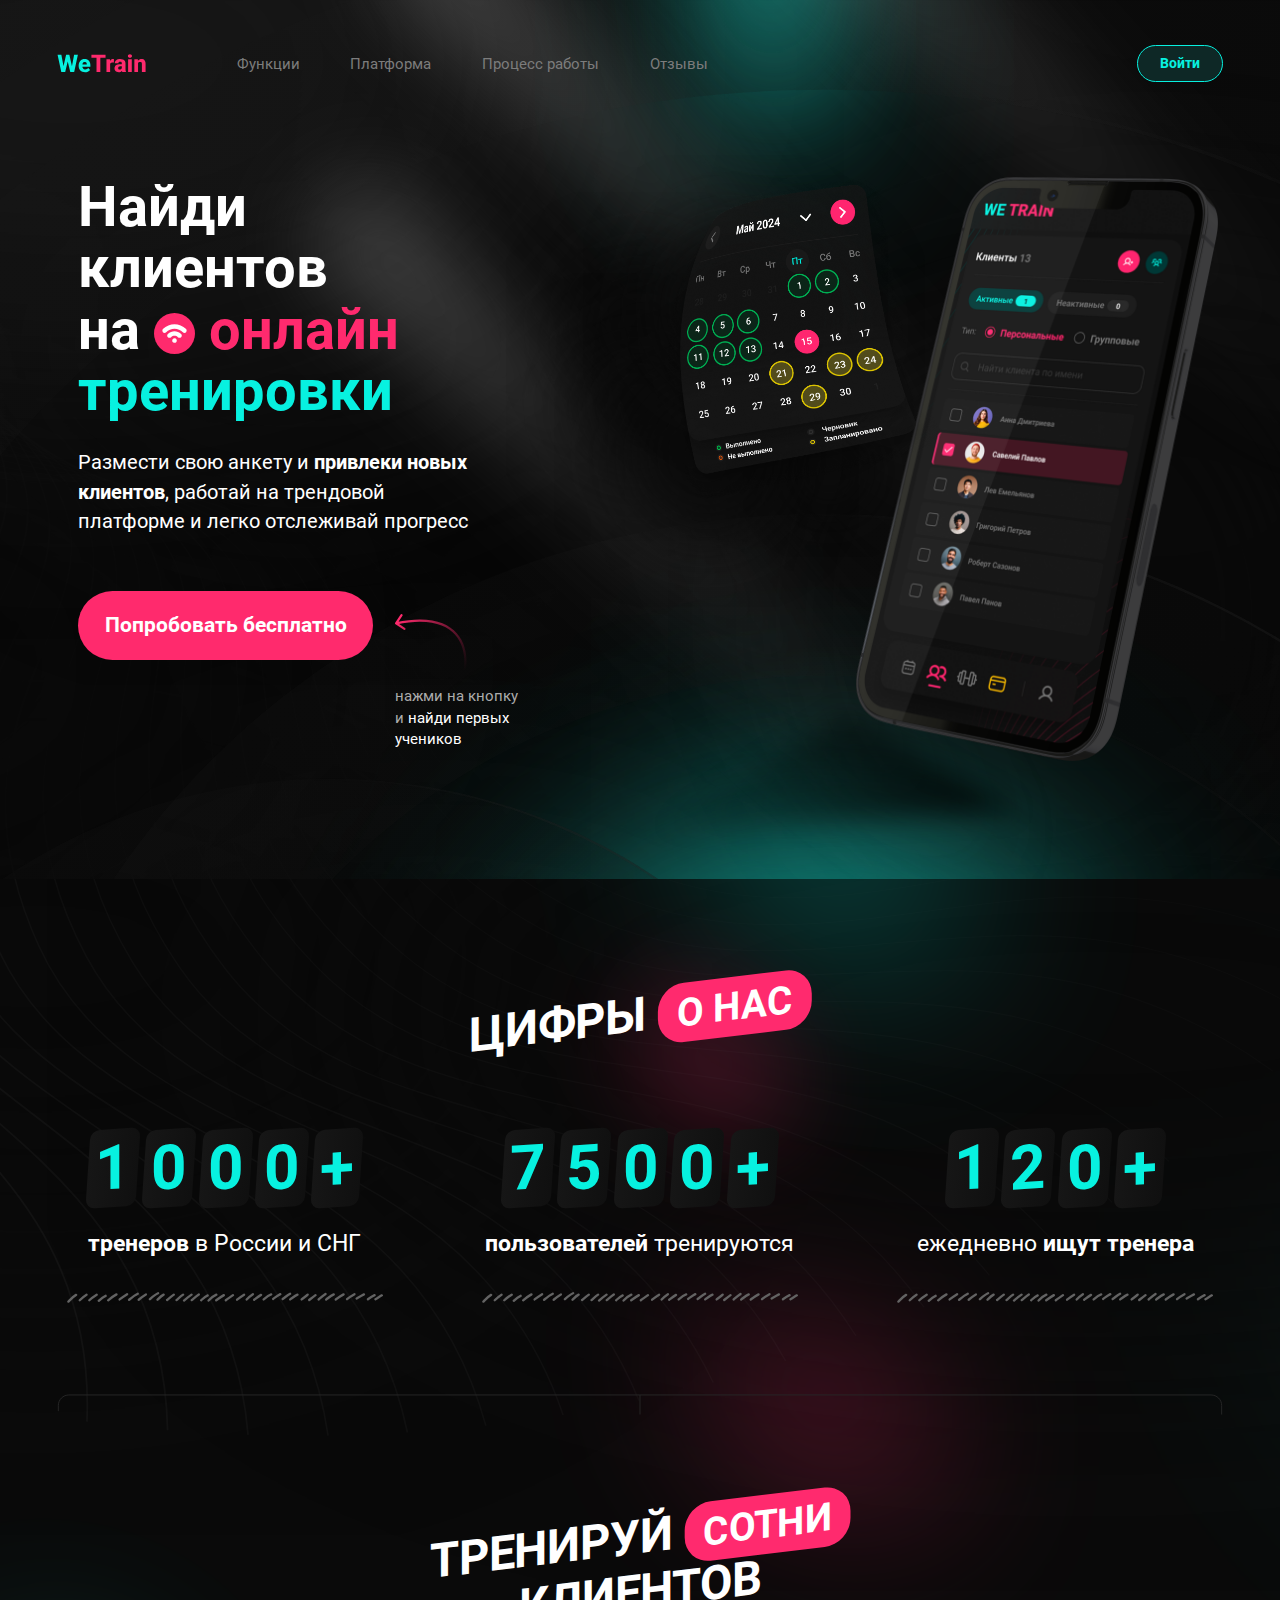
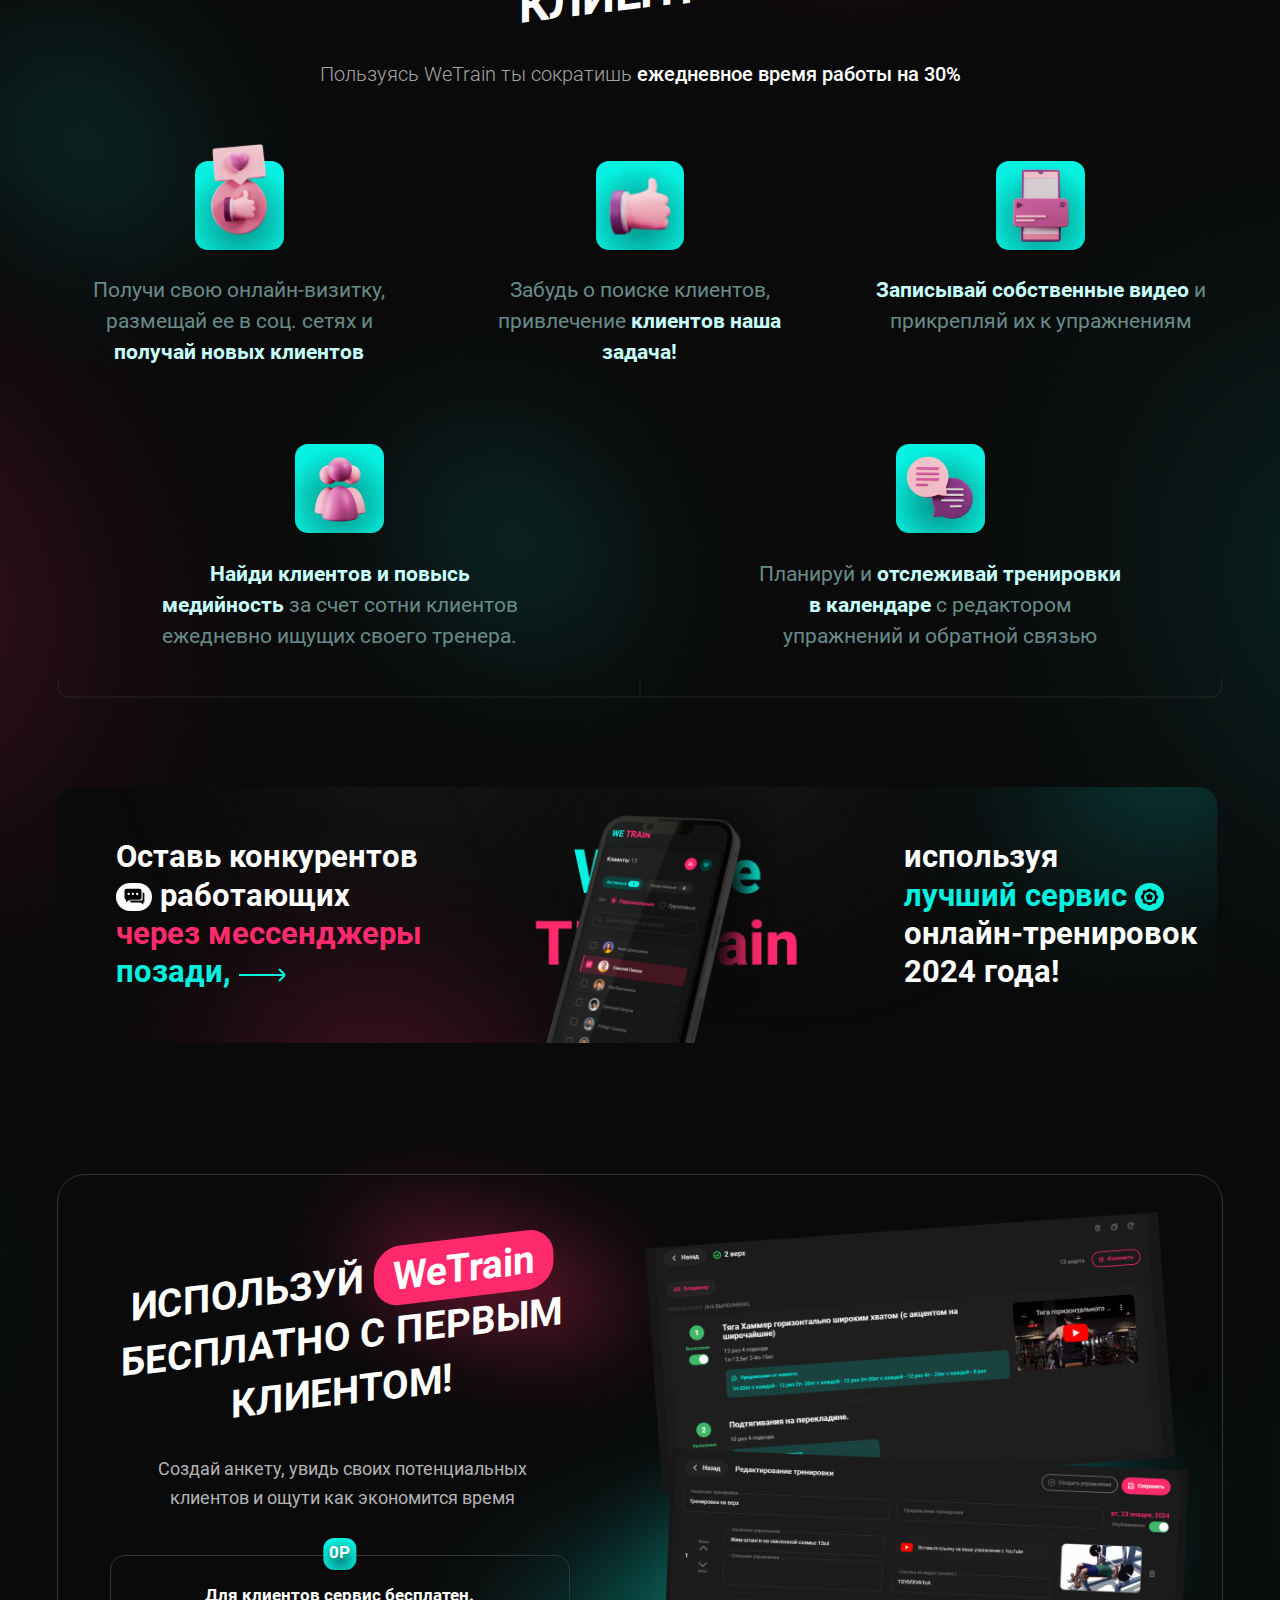
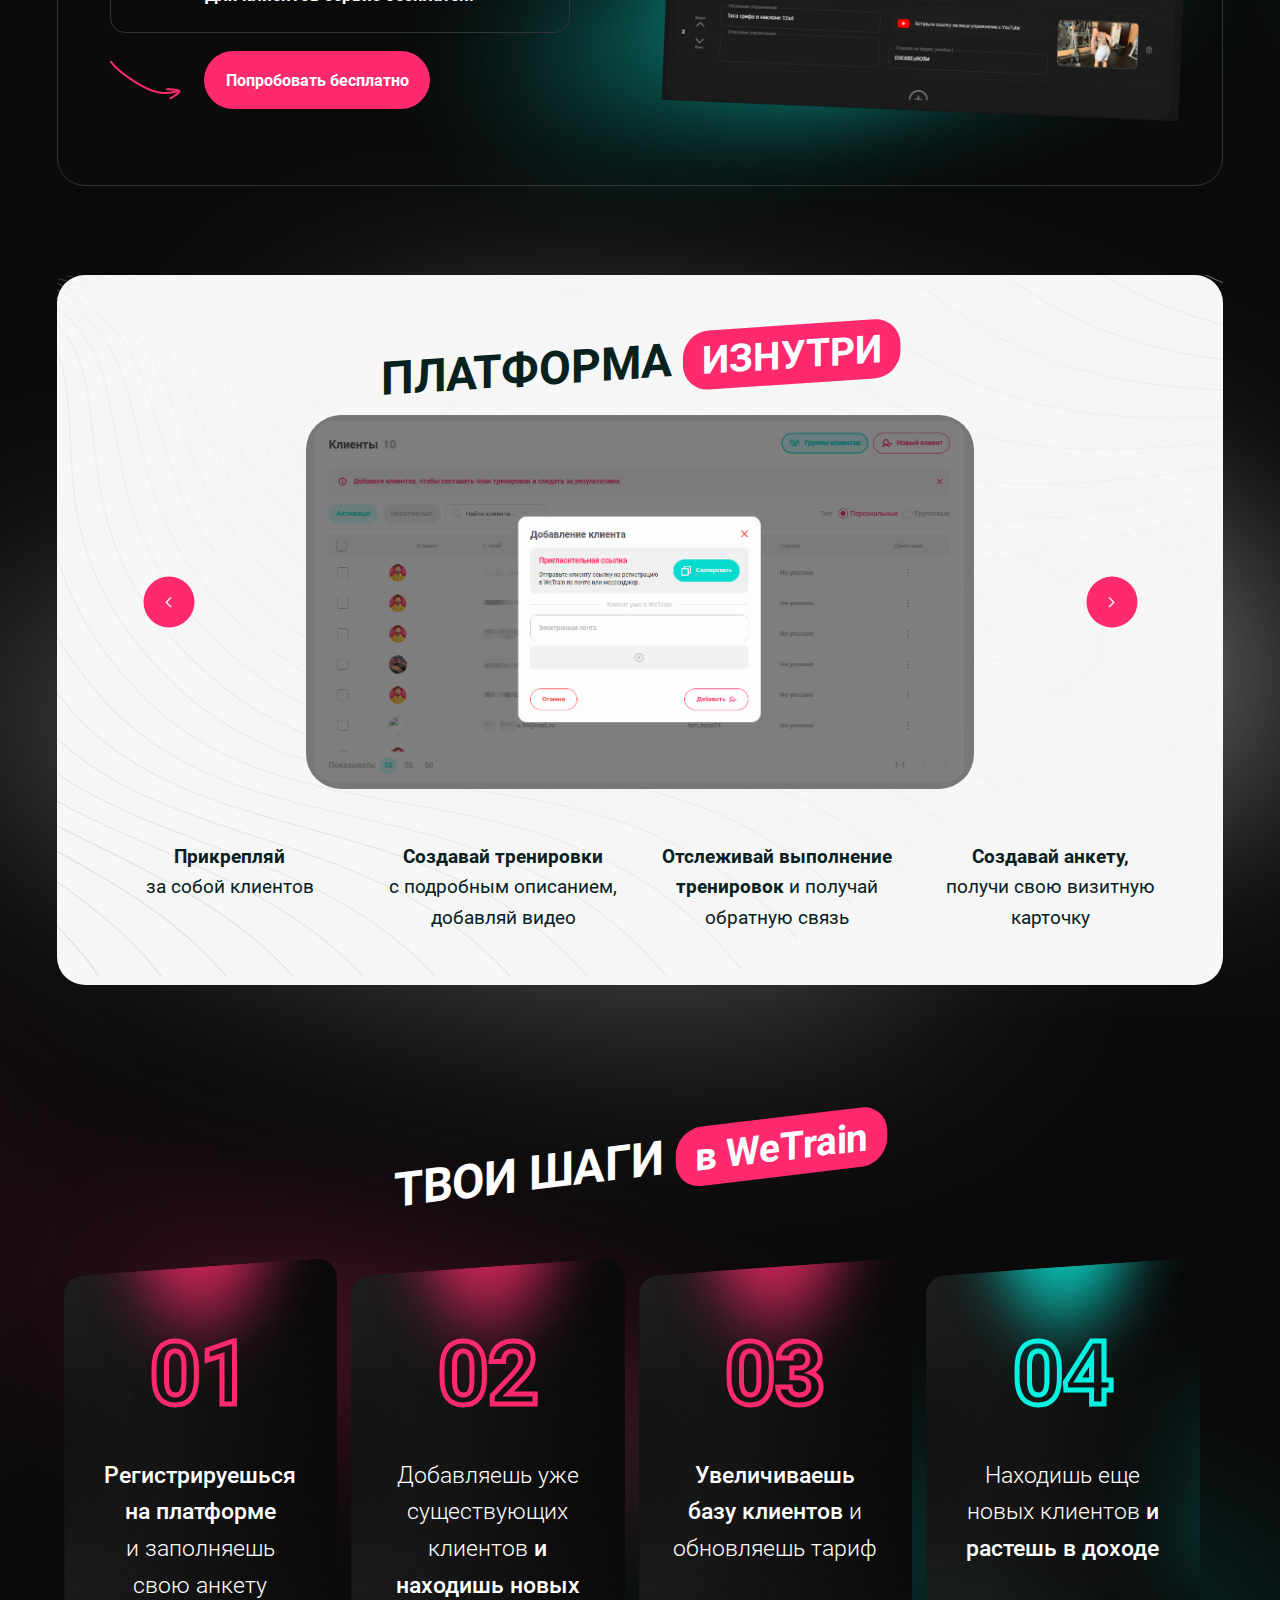
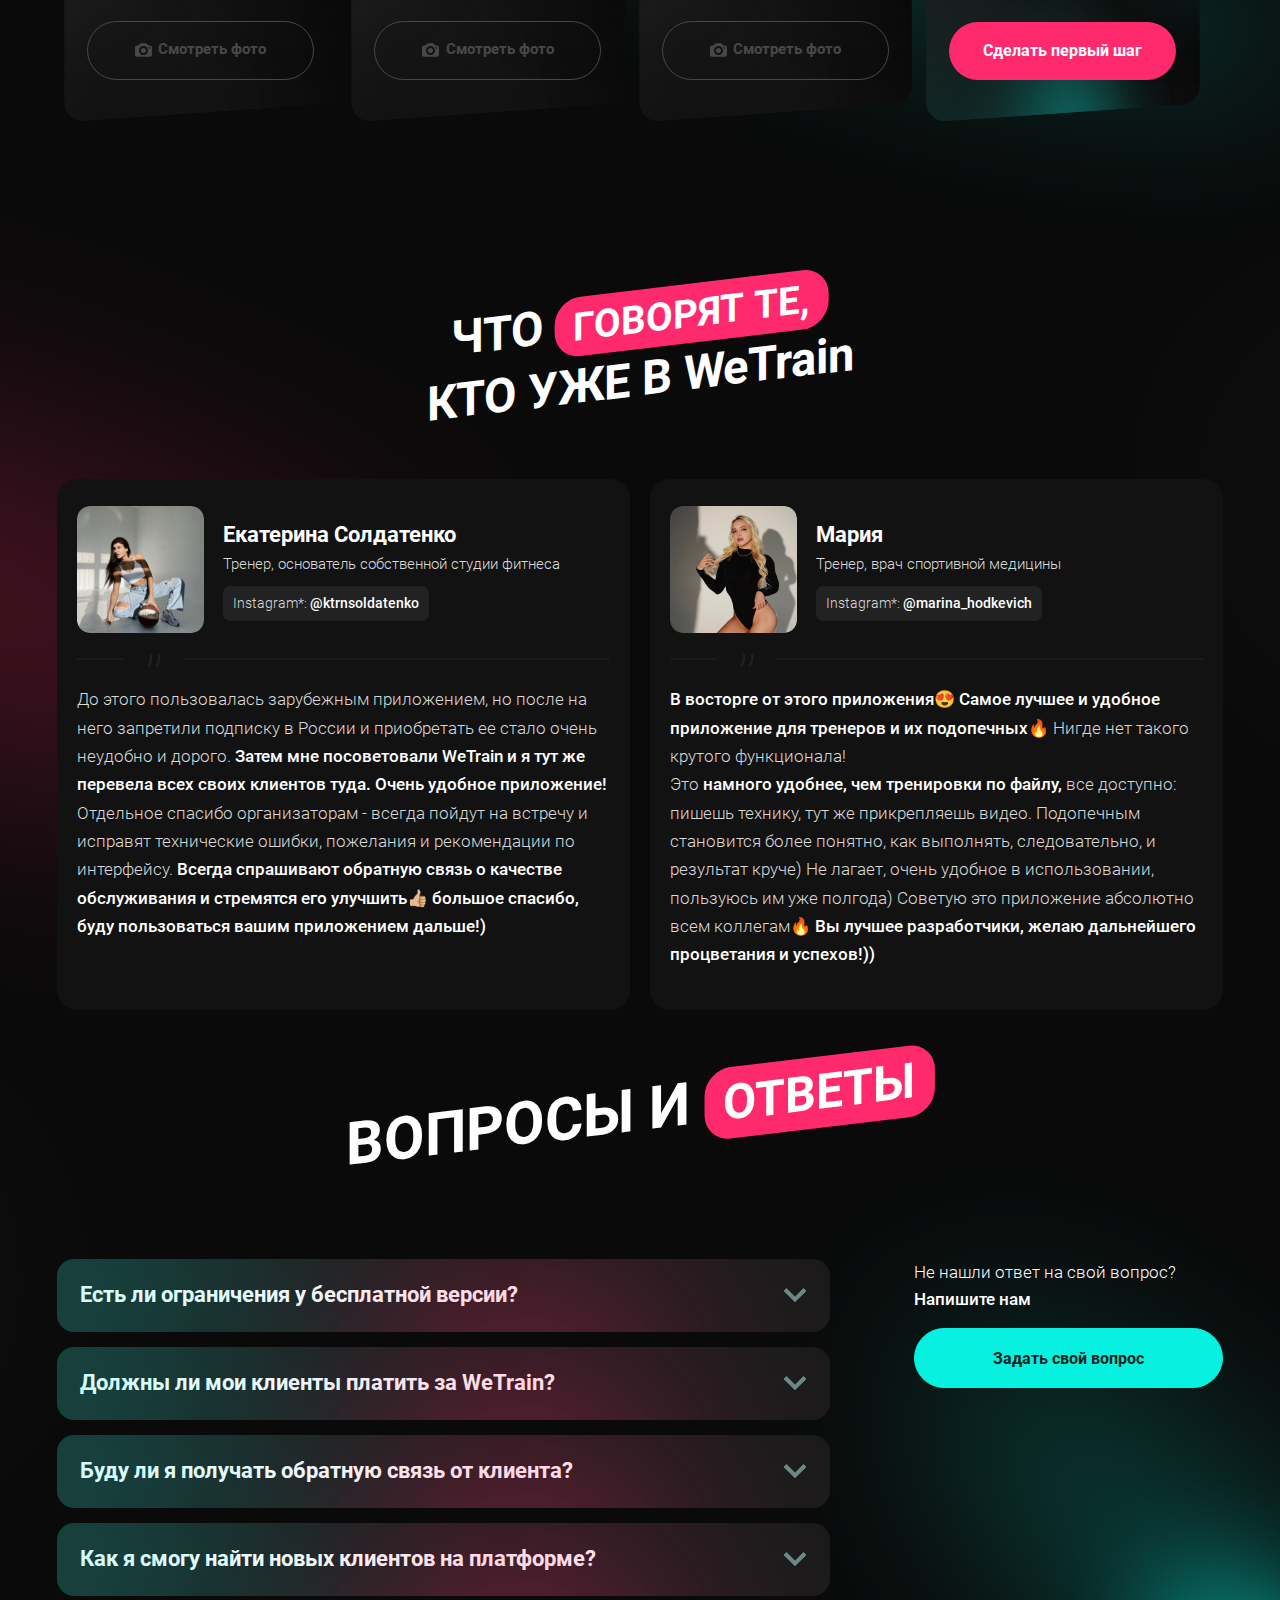
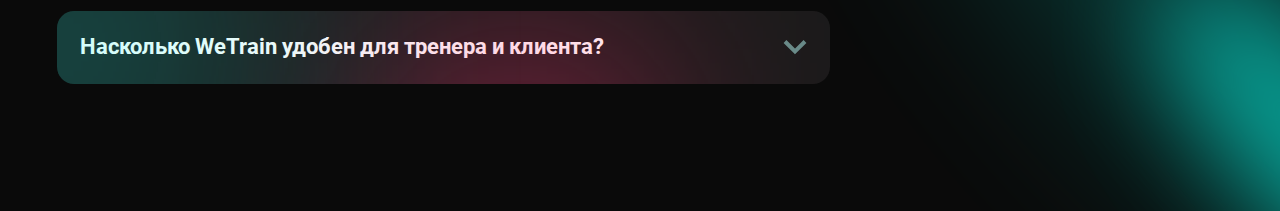
==== commit 311b7780: "fix" ====
--- a/index.html
+++ b/index.html
@@ -29,22 +29,22 @@
 					<nav class="menu">
 						<ul class="menu__list">
 							<li class="menu__item">
-								<a class="menu__link" href="#" data-goto=".footer">
+								<a class="menu__link" href="#" data-goto=".clients">
 									Функции
 								</a>
 							</li>
 							<li class="menu__item">
-								<a class="menu__link" href="#">
+								<a class="menu__link" href="#" data-goto=".platform">
 									Платформа
 								</a>
 							</li>
 							<li class="menu__item">
-								<a class="menu__link" href="#">
+								<a class="menu__link" href="#" data-goto=".step">
 									Процесс работы
 								</a>
 							</li>
 							<li class="menu__item">
-								<a class="menu__link" href="#">
+								<a class="menu__link" href="#" data-goto=".reviews">
 									Отзывы
 								</a>
 							</li>
@@ -373,7 +373,7 @@
 								<p class="step__item-text">
 									<span>Регистрируешься на платформе</span> и заполняешь свою анкету
 								</p>
-								<button class="step__btn btn btn--photo">
+								<a class="step__btn btn btn--photo" href="./assets/images/step/1.png" data-fancybox="step">
 									<i class="btn__icon">
 										<svg width="17" height="18" viewBox="0 0 17 18" fill="none" xmlns="http://www.w3.org/2000/svg">
 											<path
@@ -385,7 +385,7 @@
 										</svg>
 									</i>
 									Смотреть фото
-								</button>
+								</a>
 							</div>
 							<div class="step__item">
 								<picture class="step__item-bg">
@@ -396,7 +396,7 @@
 								<p class="step__item-text">
 									Добавляешь уже существующих клиентов <span>и находишь новых</span>
 								</p>
-								<button class="step__btn btn btn--photo">
+								<a class="step__btn btn btn--photo" href="./assets/images/step/2.png" data-fancybox="step">
 									<i class="btn__icon">
 										<svg width="17" height="18" viewBox="0 0 17 18" fill="none" xmlns="http://www.w3.org/2000/svg">
 											<path
@@ -408,7 +408,7 @@
 										</svg>
 									</i>
 									Смотреть фото
-								</button>
+								</a>
 							</div>
 							<div class="step__item">
 								<picture class="step__item-bg">
@@ -419,7 +419,7 @@
 								<p class="step__item-text">
 									<span>Увеличиваешь базу клиентов</span> и обновляешь тариф
 								</p>
-								<button class="step__btn btn btn--photo">
+								<a class="step__btn btn btn--photo" href="./assets/images/step/3.png" data-fancybox="step">
 									<i class="btn__icon">
 										<svg width="17" height="18" viewBox="0 0 17 18" fill="none" xmlns="http://www.w3.org/2000/svg">
 											<path
@@ -431,7 +431,7 @@
 										</svg>
 									</i>
 									Смотреть фото
-								</button>
+								</a>
 							</div>
 							<div class="step__item">
 								<picture class="step__item-bg">
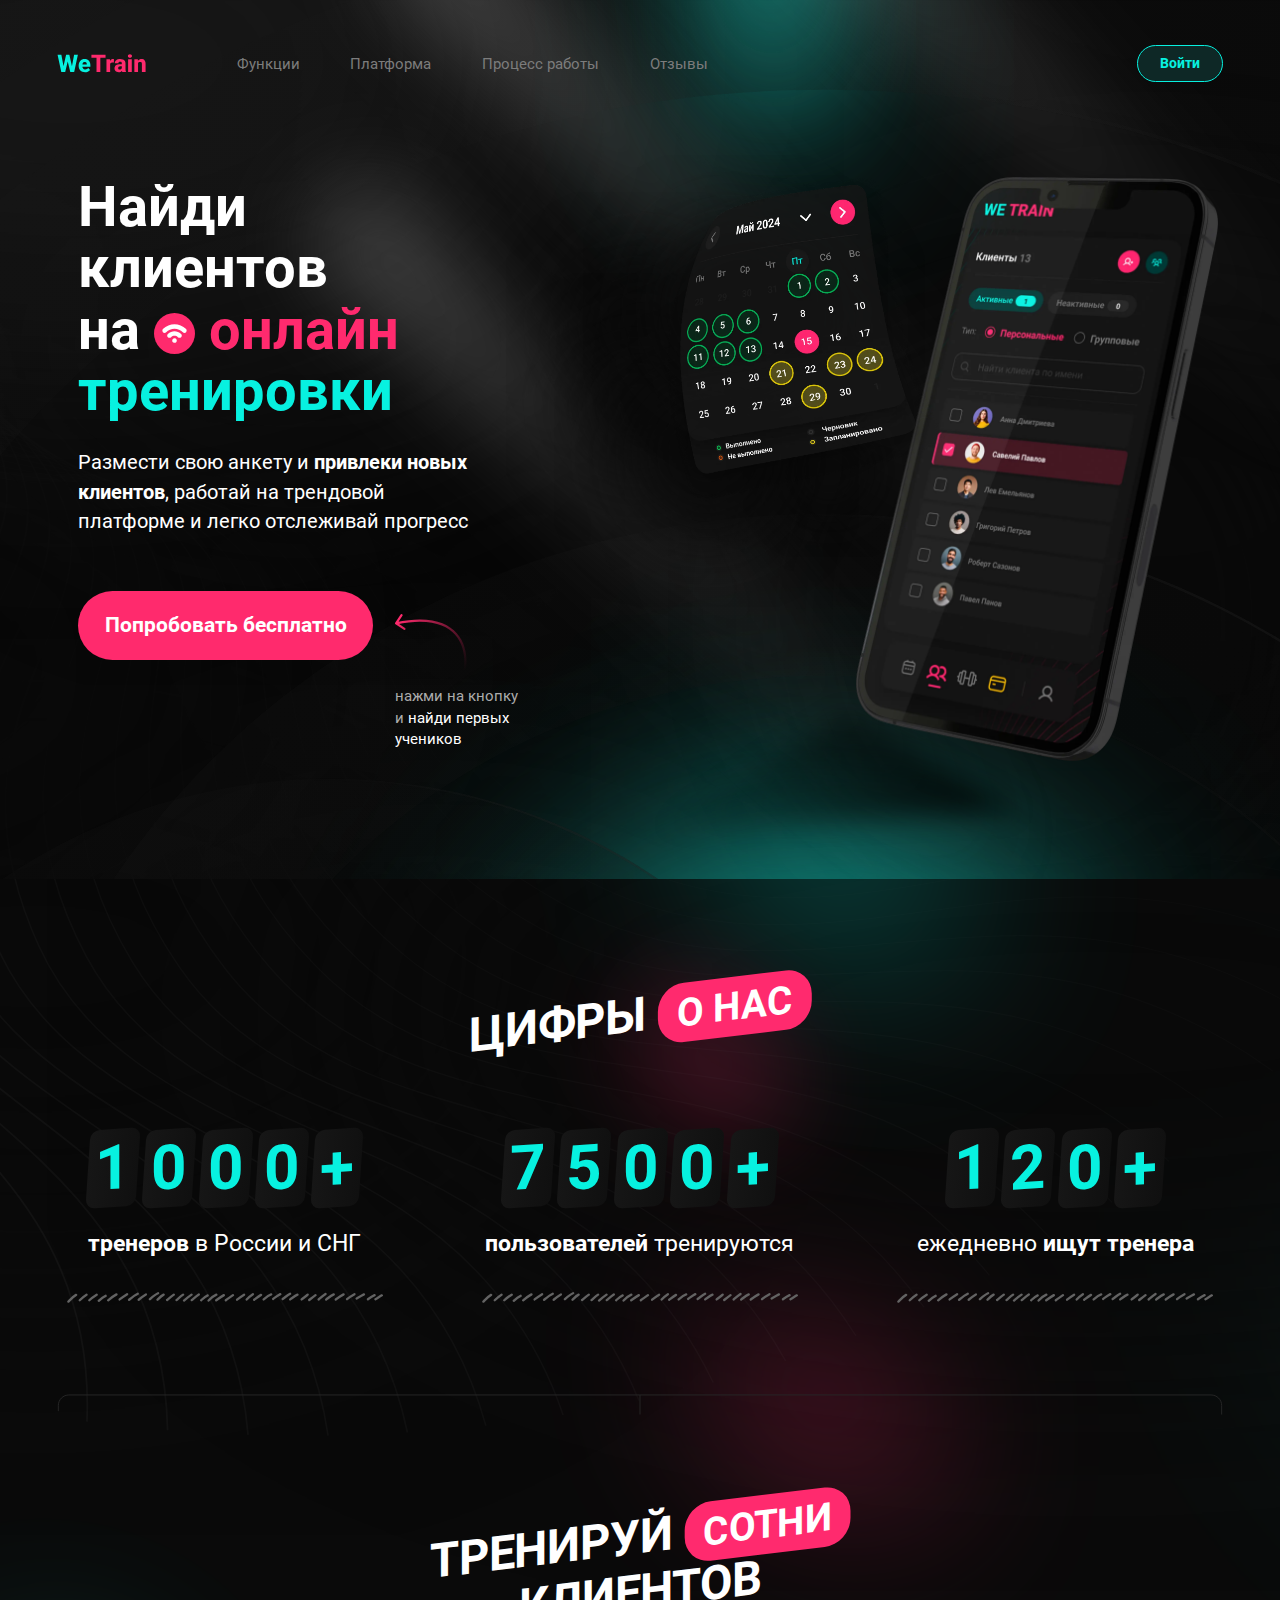
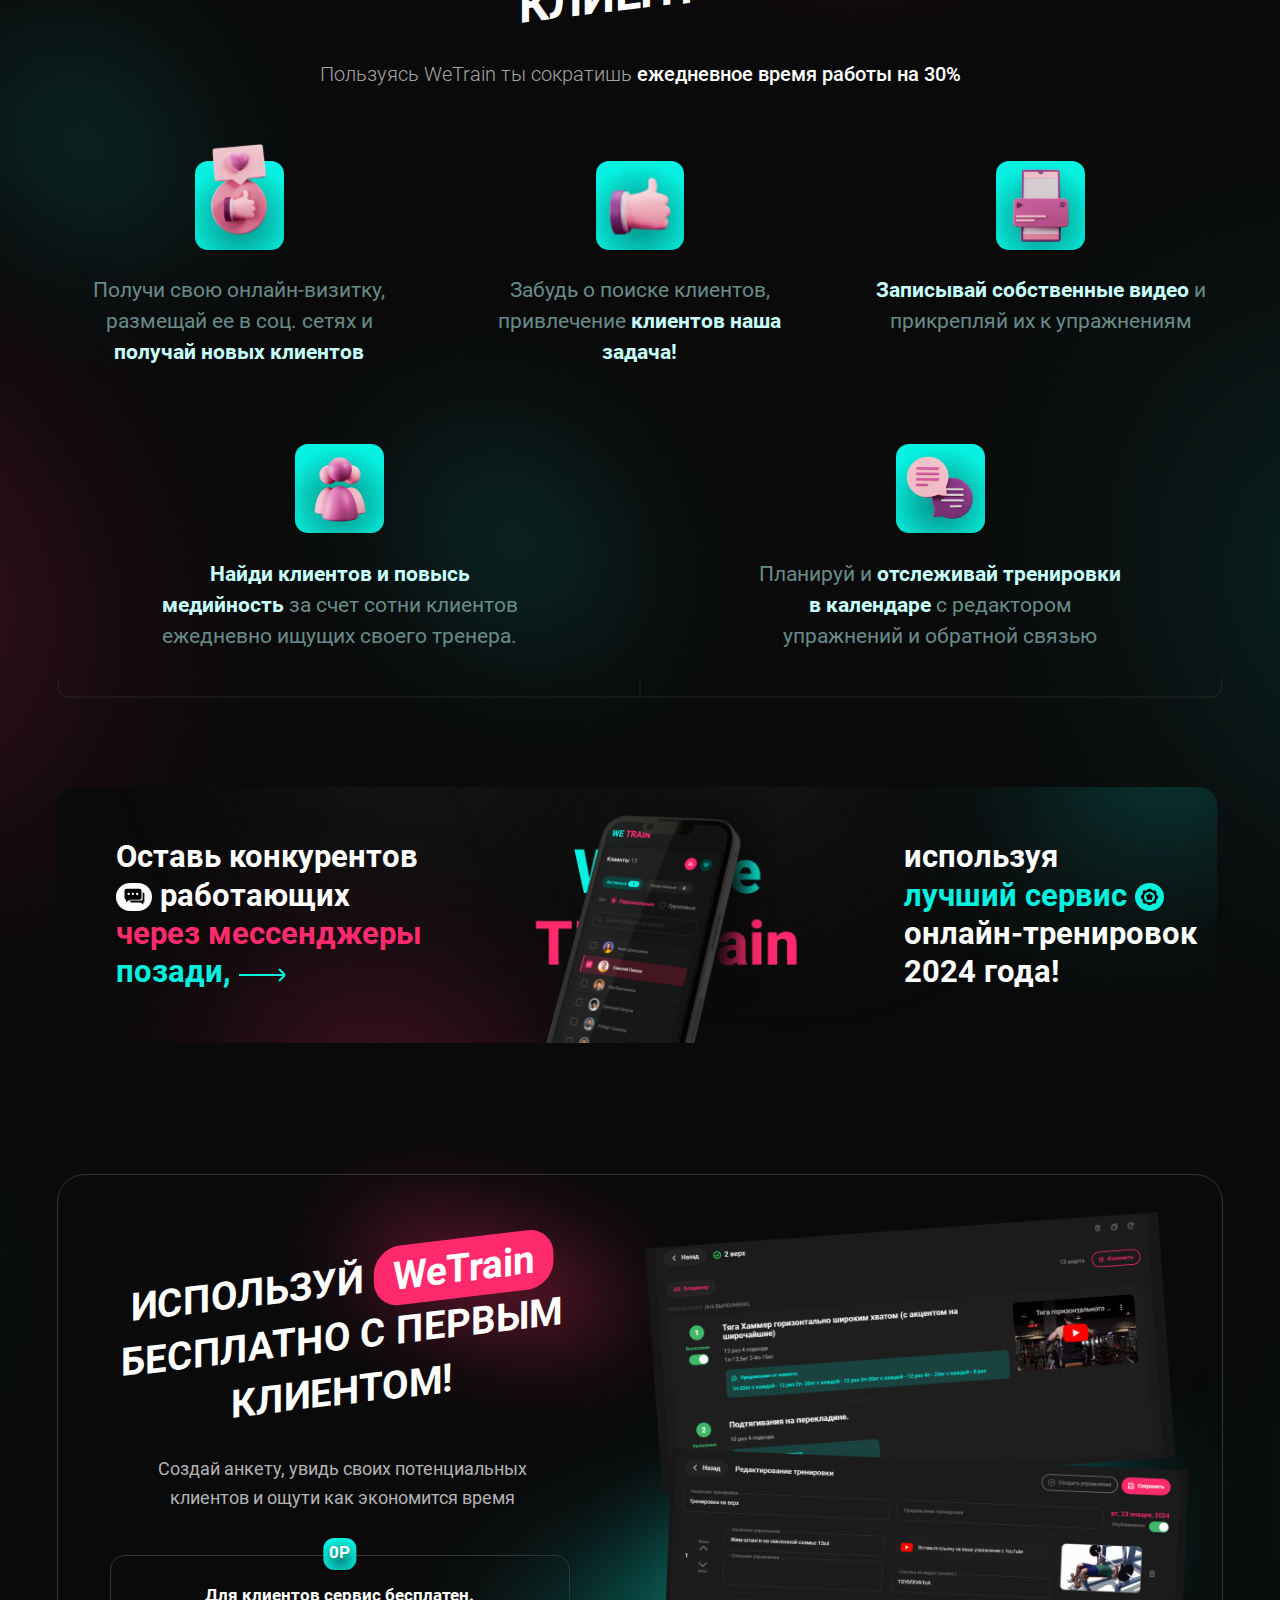
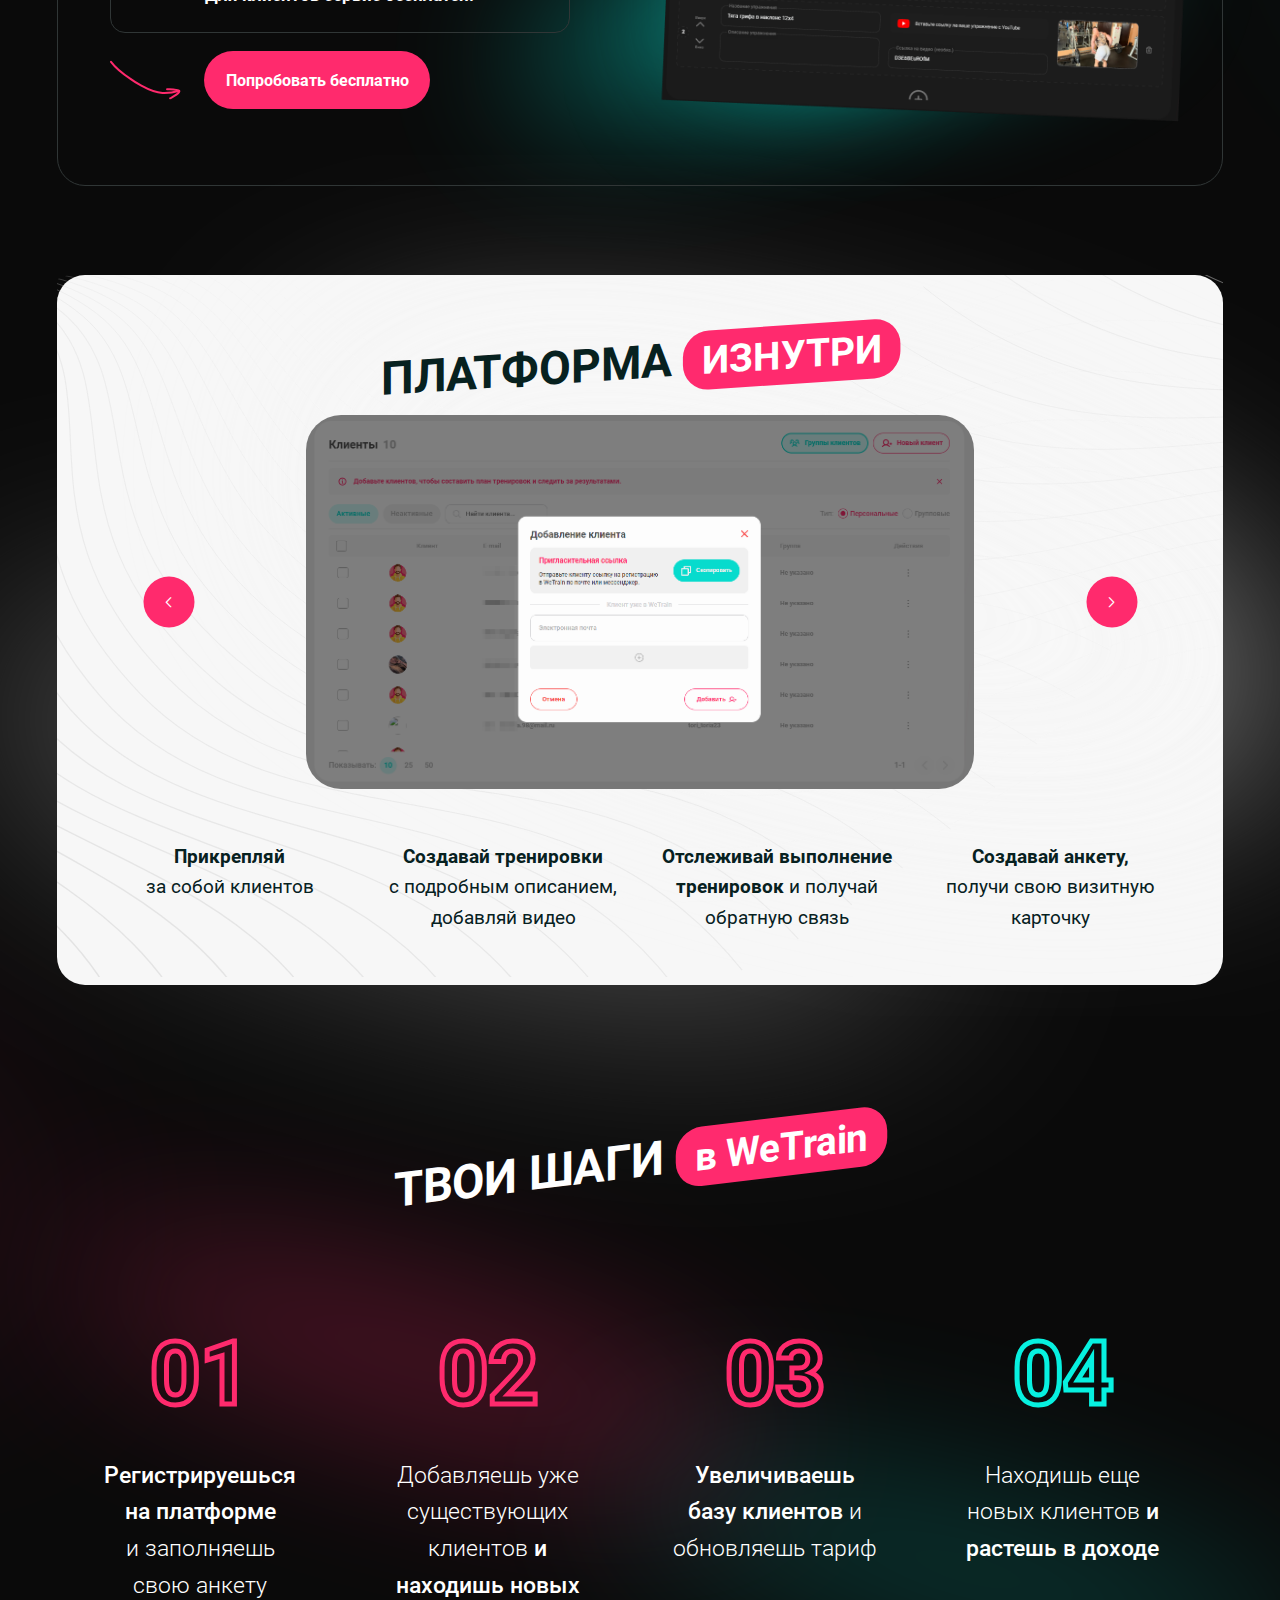
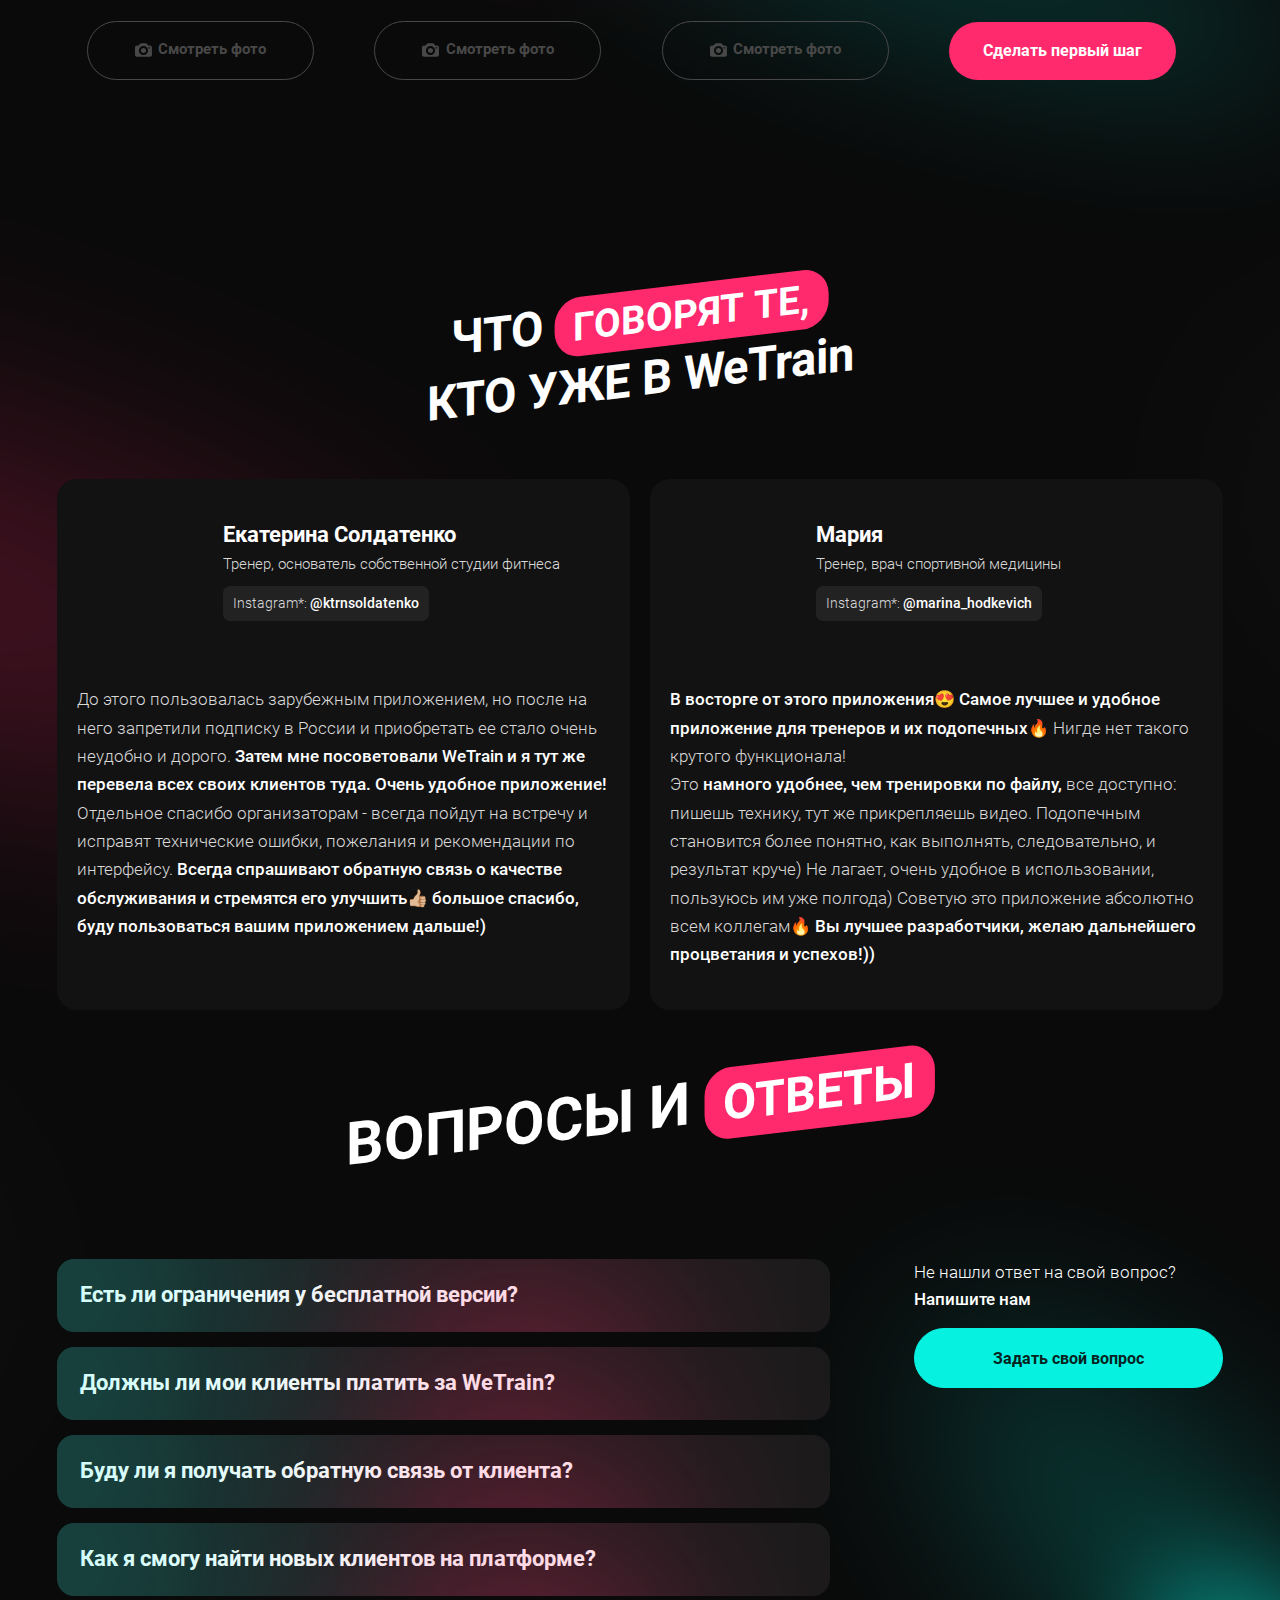
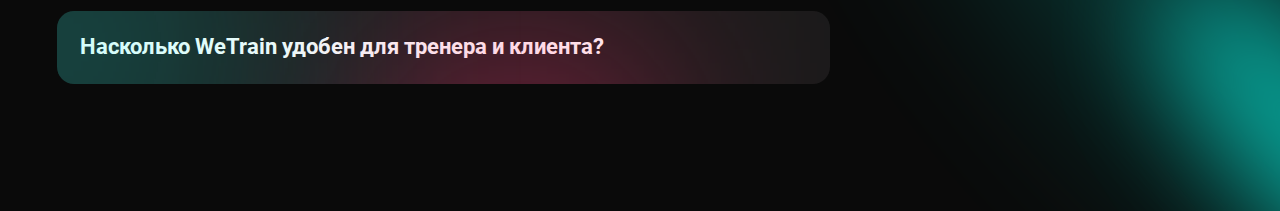
==== commit 836eb770: "fix" ====
--- a/index.html
+++ b/index.html
@@ -86,15 +86,15 @@
 									<a class="btn" href="https://lk.wetrain.ru/">
 										Попробовать бесплатно
 									</a>
-									<img class="promo__box-icon" src="./assets/images/icons/arrow-btn.svg" alt="">
+									<img class="promo__box-icon" loading="lazy" src="./assets/images/icons/arrow-btn.svg" alt="">
 									<p class="promo__box-text">
 										<span>нажми на кнопку и</span> найди первых учеников
 									</p>
 								</div>
 							</div>
 							<div class="promo__elem">
-								<img class="promo__elem-imgSmall" src="./assets/images/promo/1-1.png" alt="">
-								<img class="promo__elem-img" src="./assets/images/promo/1.png" alt="">
+								<img class="promo__elem-imgSmall" loading="lazy" src="./assets/images/promo/1-1.webp" alt="">
+								<img class="promo__elem-img" loading="lazy" src="./assets/images/promo/1.webp" alt="">
 							</div>
 						</div>
 					</div>
@@ -119,7 +119,7 @@
 								<p class="about__item-text">
 									<span>тренеров</span> в России и СНГ
 								</p>
-								<img class="about__item-line" src="./assets/images/about/line.svg" alt="">
+								<img class="about__item-line" loading="lazy" src="./assets/images/about/line.svg" alt="">
 							</div>
 							<div class="about__item">
 								<p class="about__item-num">
@@ -132,7 +132,7 @@
 								<p class="about__item-text">
 									<span>пользователей</span> тренируются
 								</p>
-								<img class="about__item-line" src="./assets/images/about/line.svg" alt="">
+								<img class="about__item-line" loading="lazy" src="./assets/images/about/line.svg" alt="">
 							</div>
 							<div class="about__item">
 								<p class="about__item-num">
@@ -144,12 +144,12 @@
 								<p class="about__item-text">
 									ежедневно <span>ищут тренера</span>
 								</p>
-								<img class="about__item-line" src="./assets/images/about/line.svg" alt="">
+								<img class="about__item-line" loading="lazy" src="./assets/images/about/line.svg" alt="">
 							</div>
 						</div>
 						<picture class="about__bot">
 							<source srcset="./assets/images/about/bot-m.svg" media="(max-width: 576px)">
-							<img src="./assets/images/about/bot.svg" alt="Картинка с размерами">
+							<img loading="lazy" src="./assets/images/about/bot.svg" alt="Картинка с размерами">
 						</picture>
 					</div>
 			</section>
@@ -169,7 +169,7 @@
 						<div class="clients__inner">
 							<div class="clients__item">
 								<div class="clients__item-box">
-									<img class="clients__item-img clients__item-img--alt" src="./assets/images/clients/1.png" alt="">
+									<img class="clients__item-img clients__item-img--alt" loading="lazy" src="./assets/images/clients/1.png" alt="">
 								</div>
 								<p class="clients__item-text">
 									Получи свою онлайн-визитку, размещай ее в соц. сетях и <span>получай новых клиентов</span>
@@ -177,7 +177,7 @@
 							</div>
 							<div class="clients__item">
 								<div class="clients__item-box">
-									<img class="clients__item-img" src="./assets/images/clients/2.png" alt="">
+									<img class="clients__item-img" loading="lazy" src="./assets/images/clients/2.png" alt="">
 								</div>
 								<p class="clients__item-text">
 									Забудь о поиске клиентов, привлечение <span>клиентов наша задача!</span>
@@ -185,7 +185,7 @@
 							</div>
 							<div class="clients__item">
 								<div class="clients__item-box">
-									<img class="clients__item-img" src="./assets/images/clients/3.png" alt="">
+									<img class="clients__item-img" loading="lazy" src="./assets/images/clients/3.png" alt="">
 								</div>
 								<p class="clients__item-text">
 									<span>Записывай собственные видео</span> и прикрепляй их к упражнениям
@@ -193,7 +193,7 @@
 							</div>
 							<div class="clients__item">
 								<div class="clients__item-box">
-									<img class="clients__item-img" src="./assets/images/clients/4.png" alt="">
+									<img class="clients__item-img" loading="lazy" src="./assets/images/clients/4.png" alt="">
 								</div>
 								<p class="clients__item-text">
 									<span>Найди клиентов и повысь медийность</span> за счет сотни клиентов ежедневно ищущих своего
@@ -202,7 +202,7 @@
 							</div>
 							<div class="clients__item">
 								<div class="clients__item-box">
-									<img class="clients__item-img" src="./assets/images/clients/5.png" alt="">
+									<img class="clients__item-img" loading="lazy" src="./assets/images/clients/5.png" alt="">
 								</div>
 								<p class="clients__item-text">
 									Планируй и <span>отслеживай тренировки в календаре</span> с редактором упражнений и обратной связью
@@ -211,7 +211,7 @@
 						</div>
 						<picture class="clients__bot">
 							<source srcset="./assets/images/clients/bot-m.svg" media="(max-width: 576px)">
-							<img src="./assets/images/clients/bot.svg" alt="Картинка с размерами">
+							<img loading="lazy" src="./assets/images/clients/bot.svg" alt="Картинка с размерами">
 						</picture>
 					</div>
 			</section>
@@ -222,7 +222,7 @@
 						<div class="info__inner">
 							<picture class="info__inner-bg">
 								<source srcset="./assets/images/info/bg-m.svg" media="(max-width: 992px)">
-								<img src="./assets/images/info/bg.svg" alt="Картинка с размерами">
+								<img loading="lazy" src="./assets/images/info/bg.svg" alt="Картинка с размерами">
 							</picture>
 							<p class="info__text">
 								Оставь конкурентов
@@ -237,13 +237,13 @@
 								<span class="bluishGreen">позади,</span>
 								<img class="info__text-icon info__text-icon--arrow" src="./assets/images/icons/arrow-right.svg" alt="">
 							</p>
-							<img class="info__img" src="./assets/images/info/1.png" alt="">
+							<img class="info__img" loading="lazy" src="./assets/images/info/1.png" alt="">
 							<p class="info__text">
 								используя
 								<br>
 								<span class="bluishGreen">
 									лучший сервис
-									<img class="info__text-icon" src="./assets/images/icons/star.svg" alt="">
+									<img class="info__text-icon" loading="lazy" src="./assets/images/icons/star.svg" alt="">
 								</span>
 								<br>
 								онлайн-тренировок
@@ -253,7 +253,7 @@
 							<p class="info__text info__text--mobile">
 								Оставь конкурентов
 								<br>
-								<img class="info__text-icon" src="./assets/images/icons/message.svg" alt="">
+								<img class="info__text-icon" loading="lazy" src="./assets/images/icons/message.svg" alt="">
 								работающих
 								<br>
 								<span class="hotPink">
@@ -264,7 +264,7 @@
 								используя
 								<span class="bluishGreen">
 									лучший сервис
-									<img class="info__text-icon" src="./assets/images/icons/star.svg" alt="">
+									<img class="info__text-icon" loading="lazy" src="./assets/images/icons/star.svg" alt="">
 								</span>
 								<br>
 								онлайн-тренировок
@@ -298,14 +298,14 @@
 								<div class="use__box">
 									<picture class="use__box-icon">
 										<source srcset="./assets/images/icons/arrow-btn-bot-m.svg" media="(max-width: 576px)">
-										<img src="./assets/images/icons/arrow-btn-bot.svg" alt="Картинка с размерами">
+										<img loading="lazy" src="./assets/images/icons/arrow-btn-bot.svg" alt="Картинка с размерами">
 									</picture>
 									<a class="btn btn--small" href="https://lk.wetrain.ru/">
 										Попробовать бесплатно
 									</a>
 								</div>
 							</div>
-							<img class="use__img" src="./assets/images/use/1.png" alt="">
+							<img class="use__img" loading="lazy" src="./assets/images/use/1.png" alt="">
 						</div>
 					</div>
 				</div>
@@ -315,20 +315,20 @@
 				<div class="platform__wrapper">
 					<div class="container">
 						<div class="platform__inner">
-							<img class="platform__inner-bg" src="./assets/images/platform/bg.svg" alt="">
+							<img class="platform__inner-bg" loading="lazy" src="./assets/images/platform/bg.svg" alt="">
 							<h2 class="platform__title title title--dark">
 								Платформа <span class="title__fon">изнутри</span>
 							</h2>
 							<div class="platform__swiper swiper">
 								<div class="swiper-wrapper">
 									<div class="swiper-slide">
-										<img class="platform__img" src="./assets/images/platform/1.png" data-fancybox="gallery" alt="">
+										<img class="platform__img" loading="lazy" src="./assets/images/platform/1.png" data-fancybox="gallery" alt="">
 									</div>
 									<div class="swiper-slide">
-										<img class="platform__img" src="./assets/images/platform/2.png" data-fancybox="gallery" alt="">
+										<img class="platform__img" loading="lazy" src="./assets/images/platform/2.png" data-fancybox="gallery" alt="">
 									</div>
 									<div class="swiper-slide">
-										<img class="platform__img" src="./assets/images/platform/3.png" data-fancybox="gallery" alt="">
+										<img class="platform__img" loading="lazy" src="./assets/images/platform/3.png" data-fancybox="gallery" alt="">
 									</div>
 								</div>
 								<div class="platform__arrow">
@@ -367,13 +367,13 @@
 							<div class="step__item">
 								<picture class="step__item-bg">
 									<source srcset="./assets/images/step/bg-m.svg" media="(max-width: 576px)">
-									<img src="./assets/images/step/bg.svg" alt="Картинка с размерами">
+									<img loading="lazy" src="./assets/images/step/bg.svg" alt="Картинка с размерами">
 								</picture>
 								<p class="step__item-num"></p>
 								<p class="step__item-text">
 									<span>Регистрируешься на платформе</span> и заполняешь свою анкету
 								</p>
-								<a class="step__btn btn btn--photo" href="./assets/images/step/1.png" data-fancybox="step">
+								<a class="step__btn btn btn--photo" href="./assets/images/step/1.webp" data-fancybox="step">
 									<i class="btn__icon">
 										<svg width="17" height="18" viewBox="0 0 17 18" fill="none" xmlns="http://www.w3.org/2000/svg">
 											<path
@@ -390,13 +390,13 @@
 							<div class="step__item">
 								<picture class="step__item-bg">
 									<source srcset="./assets/images/step/bg-m.svg" media="(max-width: 576px)">
-									<img src="./assets/images/step/bg.svg" alt="Картинка с размерами">
+									<img loading="lazy" src="./assets/images/step/bg.svg" alt="Картинка с размерами">
 								</picture>
 								<p class="step__item-num"></p>
 								<p class="step__item-text">
 									Добавляешь уже существующих клиентов <span>и находишь новых</span>
 								</p>
-								<a class="step__btn btn btn--photo" href="./assets/images/step/2.png" data-fancybox="step">
+								<a class="step__btn btn btn--photo" href="./assets/images/step/2.webp" data-fancybox="step">
 									<i class="btn__icon">
 										<svg width="17" height="18" viewBox="0 0 17 18" fill="none" xmlns="http://www.w3.org/2000/svg">
 											<path
@@ -413,13 +413,13 @@
 							<div class="step__item">
 								<picture class="step__item-bg">
 									<source srcset="./assets/images/step/bg-m.svg" media="(max-width: 576px)">
-									<img src="./assets/images/step/bg.svg" alt="Картинка с размерами">
+									<img loading="lazy" src="./assets/images/step/bg.svg" alt="Картинка с размерами">
 								</picture>
 								<p class="step__item-num"></p>
 								<p class="step__item-text">
 									<span>Увеличиваешь базу клиентов</span> и обновляешь тариф
 								</p>
-								<a class="step__btn btn btn--photo" href="./assets/images/step/3.png" data-fancybox="step">
+								<a class="step__btn btn btn--photo" href="./assets/images/step/3.webp" data-fancybox="step">
 									<i class="btn__icon">
 										<svg width="17" height="18" viewBox="0 0 17 18" fill="none" xmlns="http://www.w3.org/2000/svg">
 											<path
@@ -436,7 +436,7 @@
 							<div class="step__item">
 								<picture class="step__item-bg">
 									<source srcset="./assets/images/step/bg-1m.svg" media="(max-width: 576px)">
-									<img src="./assets/images/step/bg-1.svg" alt="Картинка с размерами">
+									<img loading="lazy" src="./assets/images/step/bg-1.svg" alt="Картинка с размерами">
 								</picture>
 								<p class="step__item-num"></p>
 								<p class="step__item-text">
@@ -461,7 +461,7 @@
 						<div class="reviews__inner">
 							<div class="reviews__item">
 								<div class="reviews__user">
-									<img class="reviews__user-img" src="./assets/images/reviews/1.png" alt="">
+									<img class="reviews__user-img" loading="lazy" src="./assets/images/reviews/1.png" alt="">
 									<div class="reviews__user-box">
 										<p class="reviews__user-name">
 											Екатерина Солдатенко
@@ -474,7 +474,7 @@
 										</p>
 									</div>
 								</div>
-								<img class="reviews__item-line" src="./assets/images/reviews/1.svg" alt="">
+								<img class="reviews__item-line" loading="lazy" src="./assets/images/reviews/1.svg" alt="">
 								<p class="reviews__item-text">
 									До этого пользовалась зарубежным приложением, но после на него запретили подписку в России и
 									приобретать ее стало очень неудобно и дорого. <span>Затем мне посоветовали WeTrain и я тут же перевела
@@ -490,7 +490,7 @@
 							</div>
 							<div class="reviews__item">
 								<div class="reviews__user">
-									<img class="reviews__user-img" src="./assets/images/reviews/2.png" alt="">
+									<img class="reviews__user-img" loading="lazy" src="./assets/images/reviews/2.png" alt="">
 									<div class="reviews__user-box">
 										<p class="reviews__user-name">
 											Мария
@@ -503,7 +503,7 @@
 										</p>
 									</div>
 								</div>
-								<img class="reviews__item-line" src="./assets/images/reviews/1.svg" alt="">
+								<img class="reviews__item-line" loading="lazy" src="./assets/images/reviews/1.svg" alt="">
 								<p class="reviews__item-text">
 									<span>В восторге от этого приложения😍 Самое лучшее и удобное приложение для тренеров и их
 										подопечных🔥</span>
@@ -533,7 +533,7 @@
 								<div class="faq__accordion-item accordion">
 									<p class="faq__accordion-title">
 										Есть ли ограничения у бесплатной версии?
-										<img class="faq__accordion-icon" src="./assets/images/icons/arrow-bot.svg" alt="">
+										<img class="faq__accordion-icon" loading="lazy" src="./assets/images/icons/arrow-bot.svg" alt="">
 									</p>
 									<div class="accordion__content">
 										<p class="faq__accordion-text">
@@ -546,7 +546,7 @@
 								<div class="faq__accordion-item accordion">
 									<p class="faq__accordion-title">
 										Должны ли мои клиенты платить за WeTrain?
-										<img class="faq__accordion-icon" src="./assets/images/icons/arrow-bot.svg" alt="">
+										<img class="faq__accordion-icon" loading="lazy" src="./assets/images/icons/arrow-bot.svg" alt="">
 									</p>
 									<div class="accordion__content">
 										<p class="faq__accordion-text">
@@ -557,7 +557,7 @@
 								<div class="faq__accordion-item accordion">
 									<p class="faq__accordion-title">
 										Буду ли я получать обратную связь от клиента?
-										<img class="faq__accordion-icon" src="./assets/images/icons/arrow-bot.svg" alt="">
+										<img class="faq__accordion-icon" loading="lazy" src="./assets/images/icons/arrow-bot.svg" alt="">
 									</p>
 									<div class="accordion__content">
 										<p class="faq__accordion-text">
@@ -568,7 +568,7 @@
 								<div class="faq__accordion-item accordion">
 									<p class="faq__accordion-title">
 										Как я смогу найти новых клиентов на платформе?
-										<img class="faq__accordion-icon" src="./assets/images/icons/arrow-bot.svg" alt="">
+										<img class="faq__accordion-icon" loading="lazy" src="./assets/images/icons/arrow-bot.svg" alt="">
 									</p>
 									<div class="accordion__content">
 										<p class="faq__accordion-text">
@@ -579,7 +579,7 @@
 								<div class="faq__accordion-item accordion">
 									<p class="faq__accordion-title">
 										Насколько WeTrain удобен для тренера и клиента?
-										<img class="faq__accordion-icon" src="./assets/images/icons/arrow-bot.svg" alt="">
+										<img class="faq__accordion-icon" loading="lazy" src="./assets/images/icons/arrow-bot.svg" alt="">
 									</p>
 									<div class="accordion__content">
 										<p class="faq__accordion-text">
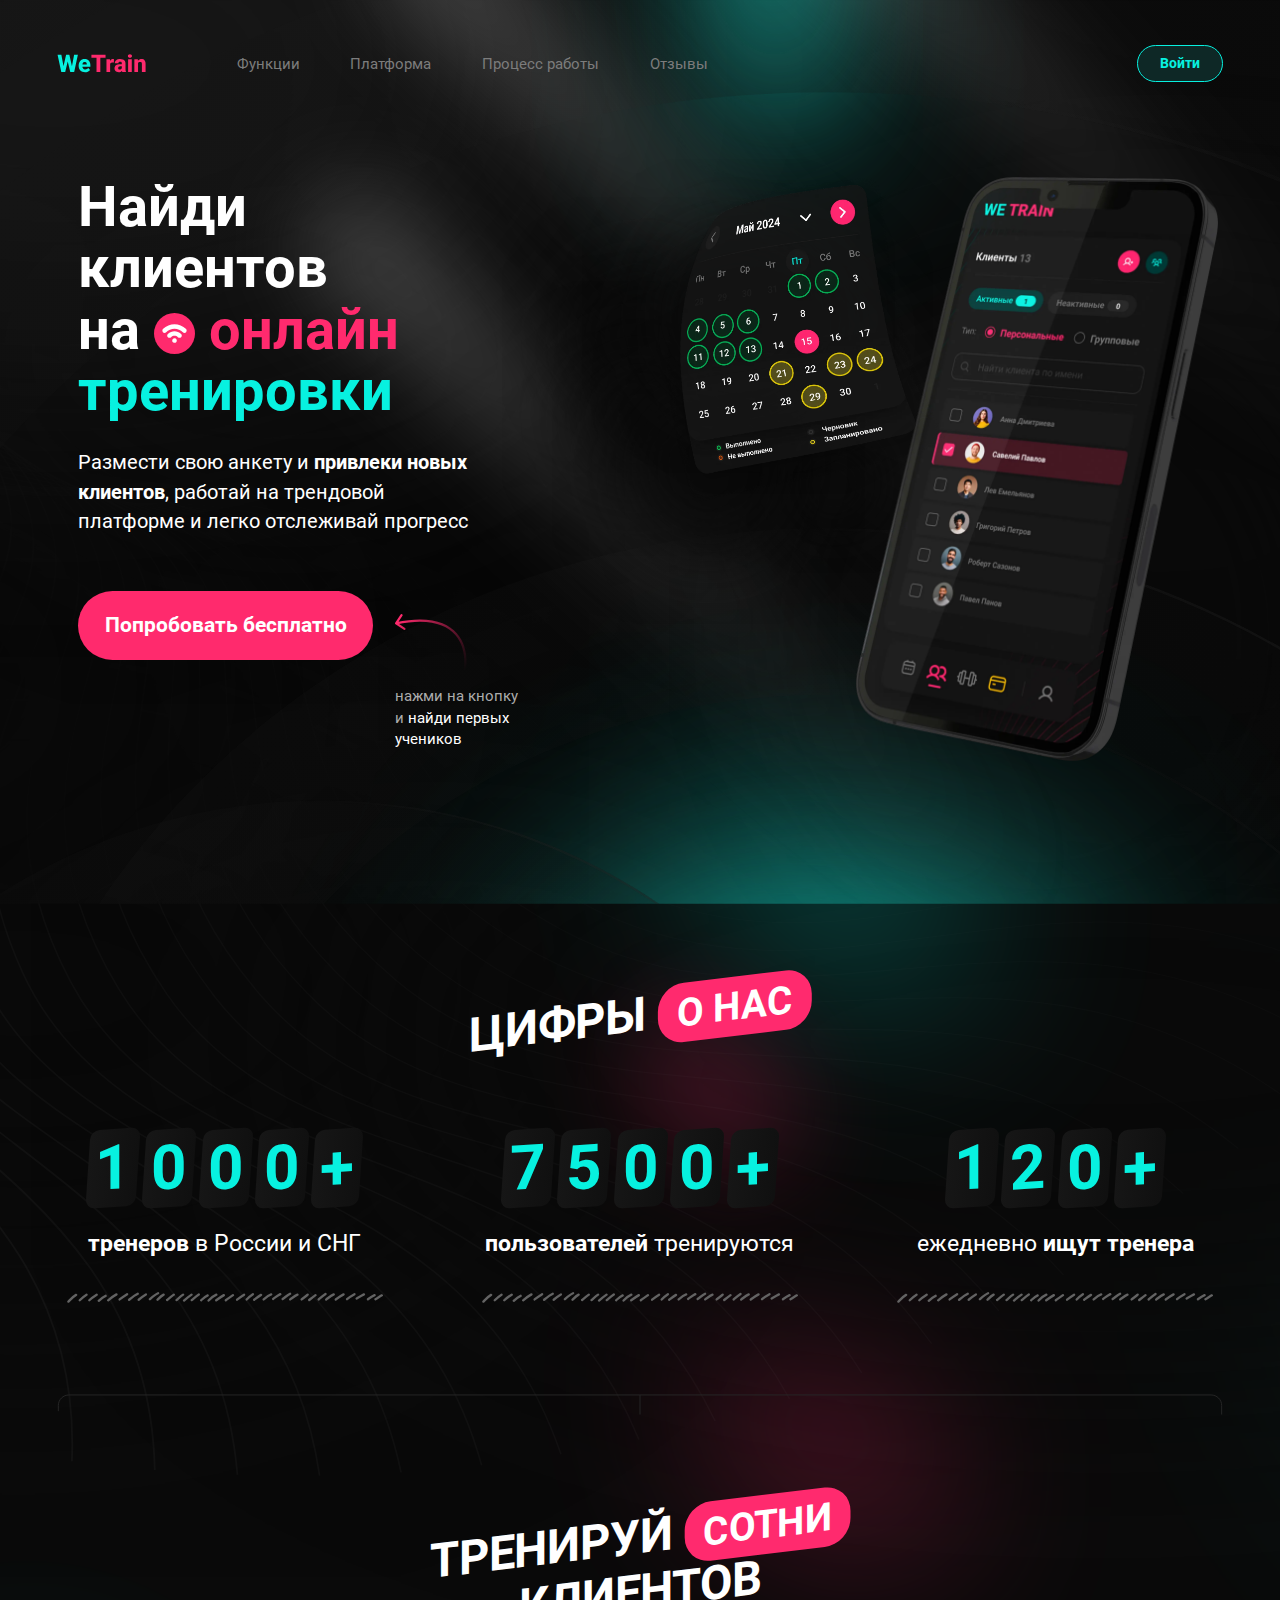
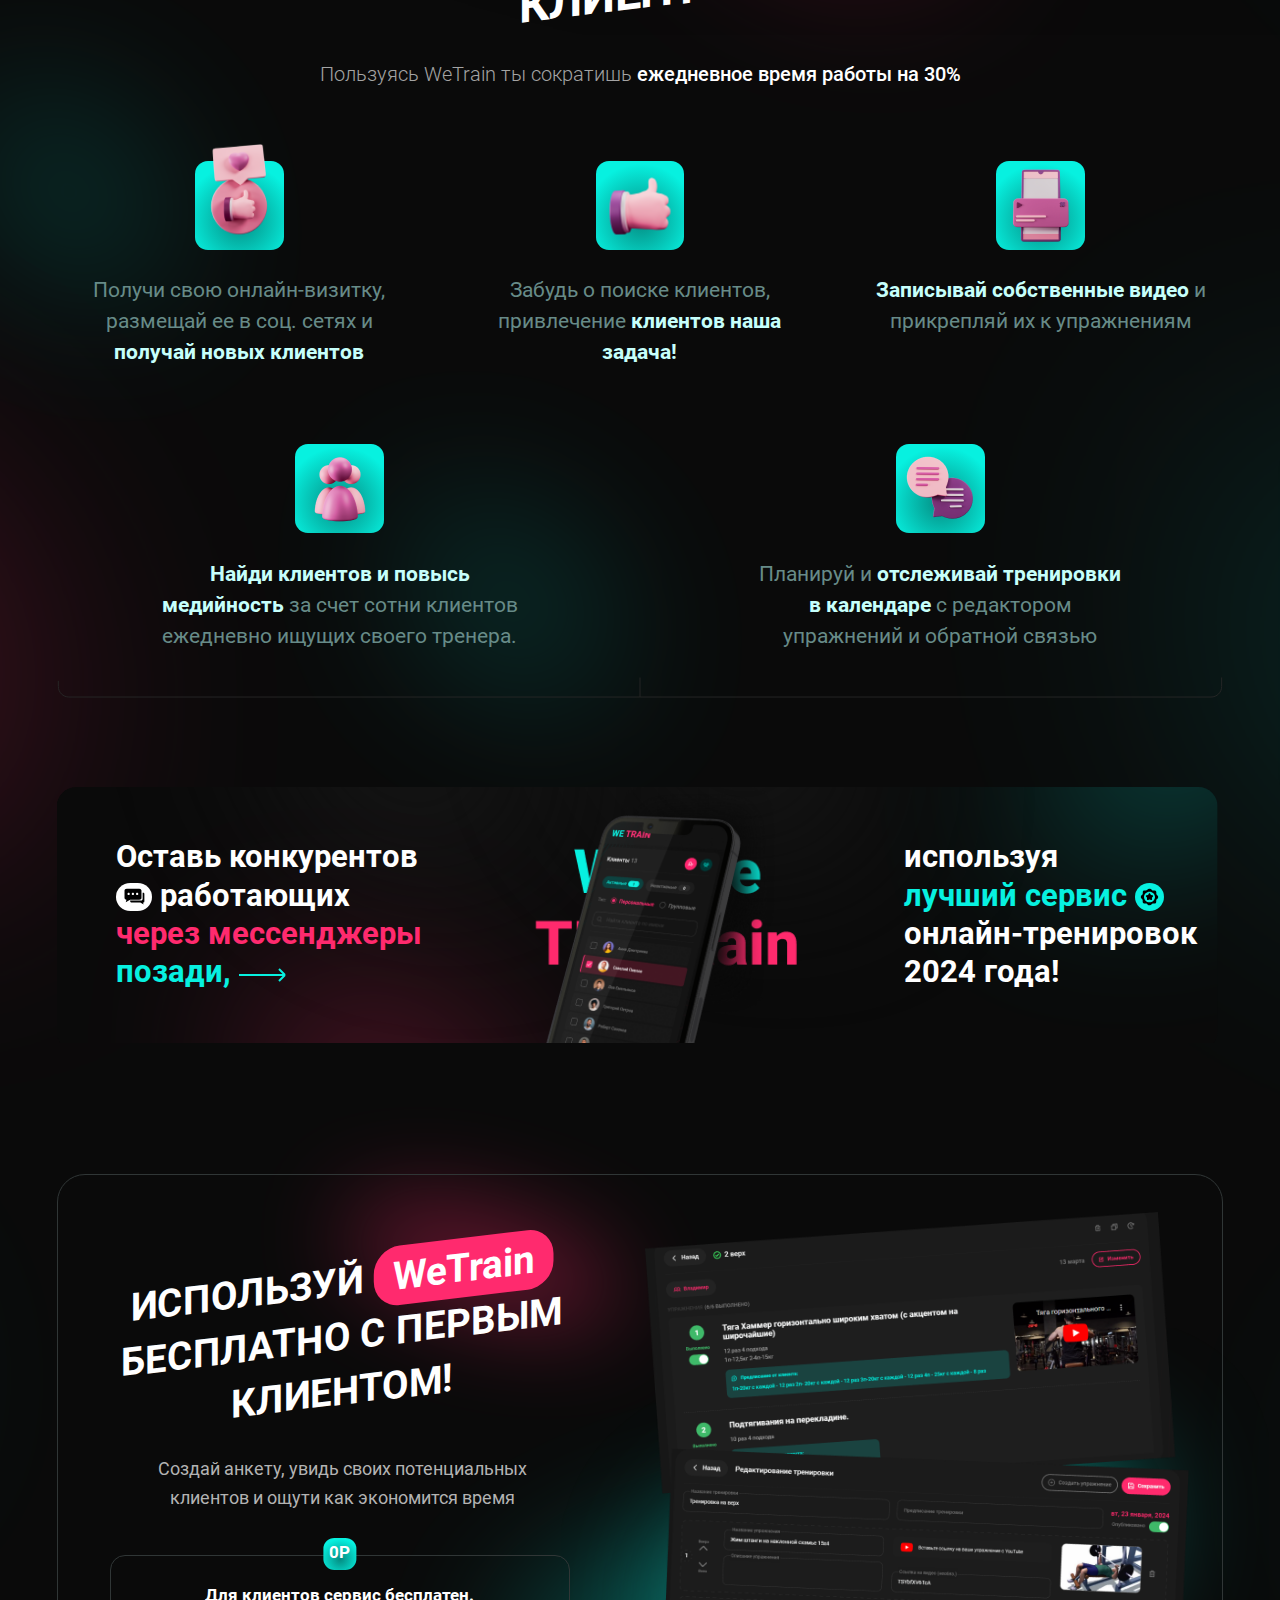
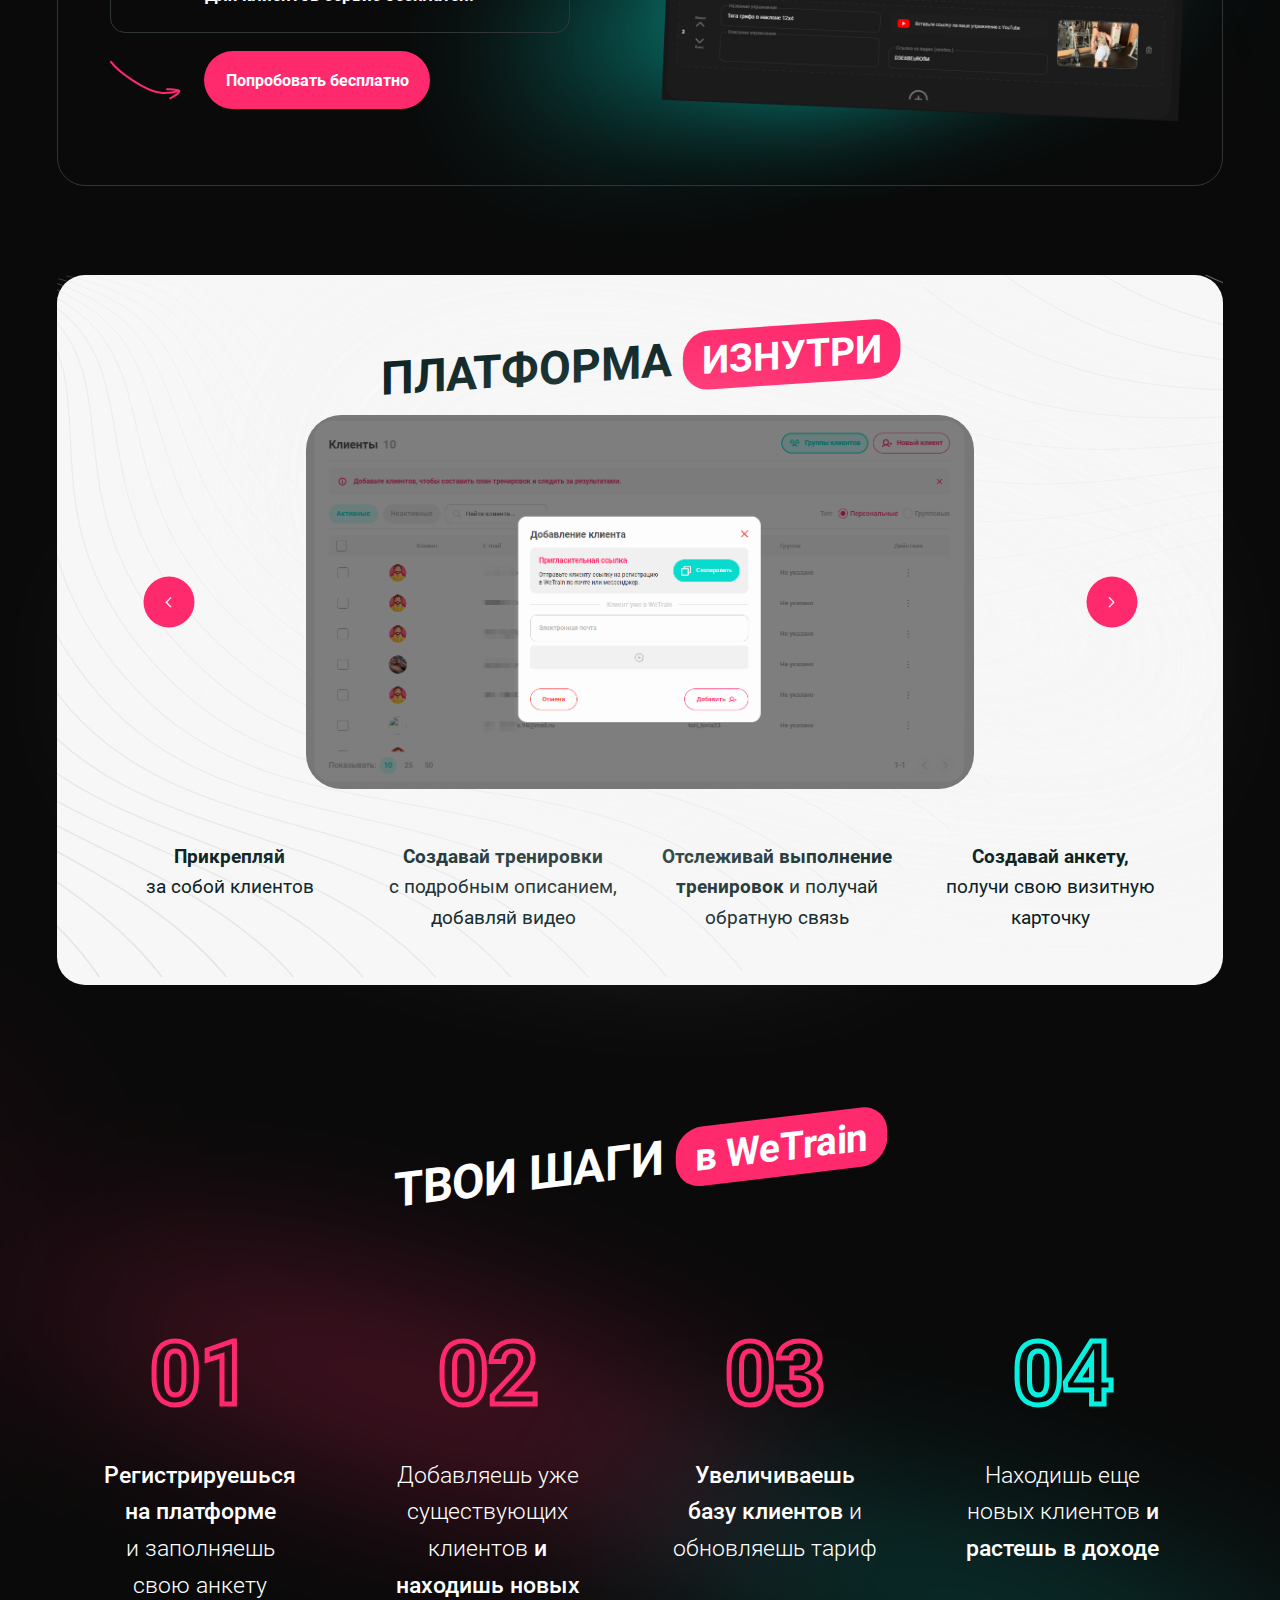
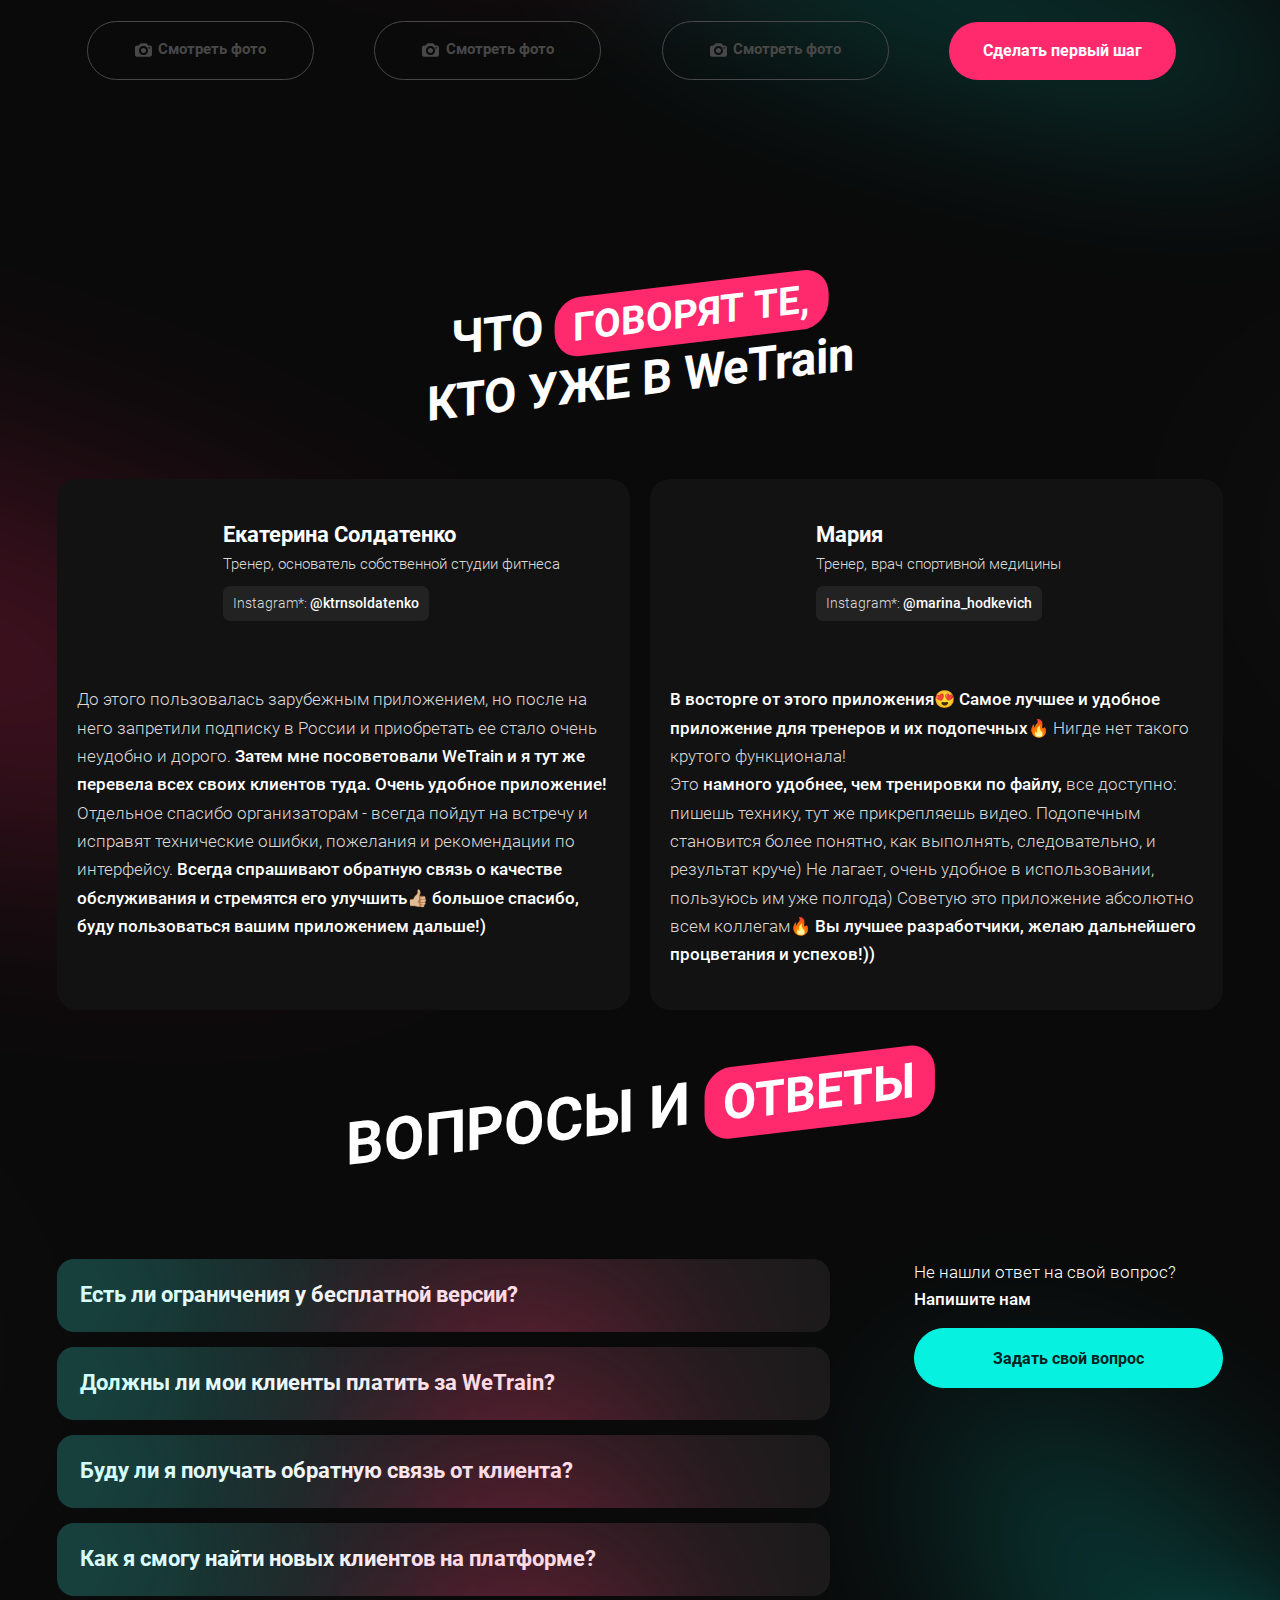
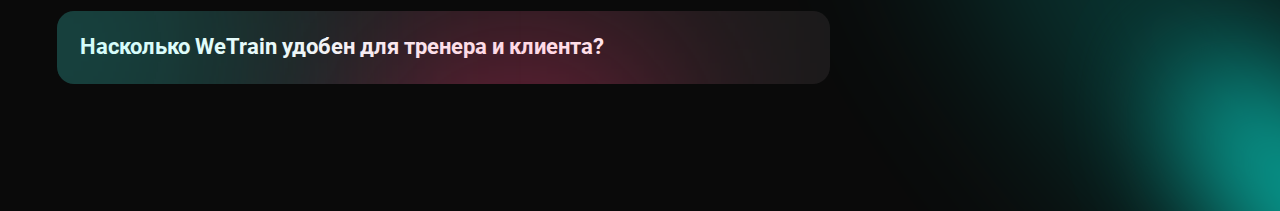
==== commit b0dbd7cf: "fix" ====
--- a/index.html
+++ b/index.html
@@ -9,7 +9,7 @@
 	<link rel="stylesheet" href="https://cdn.jsdelivr.net/npm/swiper@11/swiper-bundle.min.css" />
   <link rel="stylesheet" href="https://cdn.jsdelivr.net/npm/@fancyapps/ui@5.0/dist/fancybox/fancybox.css" />
 	<link rel="stylesheet" href="./styles/css/normalize.css" />
-	<link rel="stylesheet" href="./styles/css/style.css?v=0.0001" />
+	<link rel="stylesheet" href="./styles/css/style.min.css" />
 	<title>WeTrain</title>
 </head>
 
@@ -17,7 +17,7 @@
 	<div class="wrapper">
 		<picture class="wrapper__bg">
 			<source srcset="./assets/images/all-bg-m.svg" media="(max-width: 576px)">
-			<img src="./assets/images/all-bg.svg" alt="Картинка с размерами">
+			<img src="./assets/images/all-bg-2.svg" alt="Картинка с размерами">
 		</picture>
 
 		<header class="header">
@@ -322,13 +322,13 @@
 							<div class="platform__swiper swiper">
 								<div class="swiper-wrapper">
 									<div class="swiper-slide">
-										<img class="platform__img" loading="lazy" src="./assets/images/platform/1.png" data-fancybox="gallery" alt="">
+										<img class="platform__img" loading="lazy" src="./assets/images/platform/1-b.webp" data-fancybox="gallery" alt="">
 									</div>
 									<div class="swiper-slide">
-										<img class="platform__img" loading="lazy" src="./assets/images/platform/2.png" data-fancybox="gallery" alt="">
+										<img class="platform__img" loading="lazy" src="./assets/images/platform/2-b.webp" data-fancybox="gallery" alt="">
 									</div>
 									<div class="swiper-slide">
-										<img class="platform__img" loading="lazy" src="./assets/images/platform/3.png" data-fancybox="gallery" alt="">
+										<img class="platform__img" loading="lazy" src="./assets/images/platform/3-b.webp" data-fancybox="gallery" alt="">
 									</div>
 								</div>
 								<div class="platform__arrow">
--- a/styles/css/style.min.css
+++ b/styles/css/style.min.css
@@ -0,0 +1 @@
+@font-face{font-family:"Roboto";font-weight:300;font-style:normal;src:url("../../assets/fonts/Roboto-Light.woff2") format("woff2"),url("../../assets/fonts/Roboto-Light.woff") format("woff");font-display:swap}@font-face{font-family:"Roboto";font-weight:400;font-style:normal;src:url("../../assets/fonts/Roboto-Regular.woff2") format("woff2"),url("../../assets/fonts/Roboto-Regular.woff") format("woff");font-display:swap}@font-face{font-family:"Roboto";font-weight:500;font-style:normal;src:url("../../assets/fonts/Roboto-Medium.woff2") format("woff2"),url("../../assets/fonts/Roboto-Medium.woff") format("woff");font-display:swap}@font-face{font-family:"Roboto";font-weight:700;font-style:normal;src:url("../../assets/fonts/Roboto-Bold.woff2") format("woff2"),url("../../assets/fonts/Roboto-Bold.woff") format("woff");font-display:swap}@font-face{font-family:"Lato";font-weight:900;font-style:normal;src:url("../../assets/fonts/Roboto-Black.woff2") format("woff2"),url("../../assets/fonts/Roboto-Black.woff2") format("woff");font-display:swap}*,*::after,*::before{box-sizing:border-box;margin:0;padding:0;border:0;-webkit-tap-highlight-color:rgba(0,0,0,0)}ul{list-style:none}img{max-width:100%;display:block}input,button{font:inherit;outline:none;background-color:rgba(0,0,0,0)}fieldset{padding:0}a{text-decoration:none}html{scroll-behavior:smooth}html,body{position:relative;height:100%}body{background-color:#0a0a0a;font-family:"Roboto";font-weight:400;font-size:14px;line-height:1.6;color:#fff}@media(min-width: 992px){body{font-size:calc(0.0106951872*100vw + 3.3903743316px)}}@media(min-width: 1366px){body{font-size:18px}}body.no-scroll{overflow-y:hidden}.wrapper{position:relative;max-width:1920px;min-height:100%;min-width:320px;display:flex;flex-direction:column;margin-left:auto;margin-right:auto}.wrapper__bg{position:absolute;top:0;left:0;width:100%;height:100%;z-index:-2}.wrapper__bg img{width:100%;height:100%;-o-object-fit:cover;object-fit:cover}.main{flex-grow:1}.container{width:962px;width:100%;max-width:1320px;margin:0 auto;padding-left:20px;padding-right:20px}@media(min-width: 992px){.container{width:calc(0.8502673797*100vw + 118.5347593583px)}}@media(min-width: 1366px){.container{width:1280px}}@media screen and (max-width: 992px){.container{max-width:720px}}@media screen and (max-width: 768px){.container{max-width:540px}}@media screen and (max-width: 576px){.container{max-width:none}}[class$=__icon],[class$=-icon]{display:flex;align-items:center}[class$=__icon] svg path,[class$=-icon] svg path{transition:fill .23s ease-in-out,stroke .23s ease-in-out}@media(max-width: 992px){.container{width:100%}}.header{margin-top:20px;margin-bottom:20px}@media(min-width: 992px){.header{margin-top:calc(0.0882352941*100vw + -67.5294117647px)}}@media(min-width: 1366px){.header{margin-top:53px}}@media(min-width: 992px){.header{margin-bottom:calc(0.0802139037*100vw + -59.5721925134px)}}@media(min-width: 1366px){.header{margin-bottom:50px}}.header--alt{margin-top:24px;margin-bottom:30px}@media(min-width: 992px){.header--alt{margin-top:calc(0.0106951872*100vw + 13.3903743316px)}}@media(min-width: 1366px){.header--alt{margin-top:28px}}@media(min-width: 992px){.header--alt{margin-bottom:calc(-0.0053475936*100vw + 35.3048128342px)}}@media(min-width: 1366px){.header--alt{margin-bottom:28px}}.header--alt .header__inner{padding:20px 28px;background-color:#fff;border-radius:22px}.header--alt .menu{position:relative}.header--alt .menu::after{content:"";position:absolute;left:0;left:-20px;top:50%;transform:translateY(-50%);width:1px;height:150%;background-color:rgba(124,124,124,.5)}@media(min-width: 992px){.header--alt .menu::after{left:calc(-0.0481283422*100vw + 27.743315508px)}}@media(min-width: 1366px){.header--alt .menu::after{left:-38px}}.header--alt .burger{background-color:#f4f4f4}.header .btn{margin-left:auto}.header__inner{max-width:1180px;margin-left:auto;margin-right:auto;display:flex;align-items:center;gap:50px}@media(min-width: 992px){.header__inner{gap:calc(0.1390374332*100vw + -87.9251336898px)}}@media(min-width: 1366px){.header__inner{gap:102px}}@media(max-width: 992px){.header--alt .header__inner{padding:0;background-color:unset}.header--alt .menu{position:absolute}.header--alt .menu::after{content:none}.header__inner{gap:8px}}.menu__list{display:flex;align-items:center;justify-content:space-between;gap:20px}@media(min-width: 992px){.menu__list{gap:calc(0.1069518717*100vw + -86.0962566845px)}}@media(min-width: 1366px){.menu__list{gap:60px}}.menu__item--hidden{display:none}.menu__item:nth-child(odd):hover .menu__link{color:#07f1e0}.menu__item:nth-child(even):hover .menu__link{color:#ff2a6d}.menu__link{font-size:14px;color:#7c7c7c;transition:color .23s ease-in-out}@media(min-width: 992px){.menu__link{font-size:calc(0.0026737968*100vw + 11.3475935829px)}}@media(min-width: 1366px){.menu__link{font-size:15px}}.menu__close{position:relative;width:16px;height:16px;z-index:5;cursor:pointer;margin-left:auto}.menu__close::before,.menu__close::after{content:"";width:16px;height:2px;position:absolute;top:50%;right:0;background:#2b2b28;border-radius:3px;transition:all .23s ease-in-out}.menu__close::before{transform:translateY(-50%) rotate(45deg)}.menu__close::after{transform:translateY(-50%) rotate(-45deg)}@media(max-width: 992px){.menu{position:absolute;top:0;left:0;width:50%;height:100%;transform:translateX(-200%);flex-direction:column;padding:20px 20px 20px 20px;background-color:#0a0a0a;opacity:0;visibility:hidden;z-index:-1;flex-shrink:unset;transition:transform .23s ease-in-out,opacity .23s ease-in-out,visibility .23s ease-in-out,z-index .23s ease-in-out;overflow-y:auto}.menu__list{flex-direction:column}.menu--active{opacity:1;visibility:visible;z-index:3;transform:translateX(0%);transition:transform .23s ease-in-out,opacity .23s ease-in-out,visibility .23s ease-in-out,z-index .23s ease-in-out;justify-content:unset}.menu__item{padding:10px 0px}}@media(max-width: 576px){.menu{width:100%}.menu__item--hidden{display:block}.menu__link{text-align:center}}.burger{display:none}@media(max-width: 992px){.burger{width:36px;height:36px;display:flex;align-items:center;justify-content:center;position:relative;background-color:#202323;padding:12px 8px;z-index:5;border-radius:7px;cursor:pointer}.burger__line{position:relative;display:block;width:12px;height:1px;border-radius:3px;background:#454a4a;transition:all .23s ease-in-out}.burger__line::before,.burger__line::after{content:"";position:absolute;left:50%;width:18px;height:1px;background:#454a4a;border-radius:3px;transition:all .23s ease-in-out}.burger__line::before{transform:translateX(-50%) translateY(-5px)}.burger__line::after{transform:translateX(-50%) translateY(5px)}.burger--active .burger__line{width:0;background:rgba(0,0,0,0)}.burger--active .burger__line::before{transform:translateX(-50%) rotate(45deg)}.burger--active .burger__line::after{transform:translateX(-50%) rotate(-45deg)}}.logo__img{height:28px;-o-object-fit:contain;object-fit:contain}.btn{height:-moz-fit-content;height:fit-content;width:-moz-fit-content;width:fit-content;display:flex;align-items:center;justify-content:center;gap:5px;padding-top:15px;padding-bottom:15px;padding-left:19px;padding-right:19px;font-size:15px;line-height:1.17;font-weight:700;color:#fff;background-color:#ff2a6d;border-radius:50px;transition:background-color .23s ease-in-out,color .23s ease-in-out,border-color .23s ease-in-out;cursor:pointer}@media(min-width: 992px){.btn{gap:calc(0.0053475936*100vw + -0.3048128342px)}}@media(min-width: 1366px){.btn{gap:7px}}@media(min-width: 992px){.btn{padding-top:calc(0.0240641711*100vw + -8.871657754px)}}@media(min-width: 1366px){.btn{padding-top:24px}}@media(min-width: 992px){.btn{padding-bottom:calc(0.0240641711*100vw + -8.871657754px)}}@media(min-width: 1366px){.btn{padding-bottom:24px}}@media(min-width: 992px){.btn{padding-left:calc(0.0267379679*100vw + -7.5240641711px)}}@media(min-width: 1366px){.btn{padding-left:29px}}@media(min-width: 992px){.btn{padding-right:calc(0.0267379679*100vw + -7.5240641711px)}}@media(min-width: 1366px){.btn{padding-right:29px}}@media(min-width: 992px){.btn{font-size:calc(0.0213903743*100vw + -6.2192513369px)}}@media(min-width: 1366px){.btn{font-size:23px}}.btn:hover{color:#ff2a6d;background-color:#fff}.btn--center{margin-left:auto;margin-right:auto}.btn--faq{border:1px solid #07f1e0;color:#062321;background-color:#07f1e0}.btn--faq:hover{color:#07f1e0;background-color:#062321}.btn--faqAlt{border:1px solid #1a8981;color:#fff;background-color:#1a8981}.btn--faqAlt:hover{color:#1a8981;background-color:#fff}.btn--headerAlt{padding:9px 22px;font-size:14px;border:1px solid #1a8981;color:#1a8981;background-color:#fff}.btn--headerAlt:hover{color:#fff;background-color:#1a8981}.btn--header{font-size:14px;background-color:#0e2826;border:1px solid #07f1e0;color:#07f1e0;padding:9px 22px}.btn--header:hover{color:#0e2826;background-color:#07f1e0}.btn--width{width:100%}.btn--small{font-size:14px;padding-top:17px;padding-bottom:17px;padding-left:10px;padding-right:10px}@media(min-width: 992px){.btn--small{font-size:calc(0.0080213904*100vw + 6.0427807487px)}}@media(min-width: 1366px){.btn--small{font-size:17px}}@media(min-width: 992px){.btn--small{padding-top:calc(0.0080213904*100vw + 9.0427807487px)}}@media(min-width: 1366px){.btn--small{padding-top:20px}}@media(min-width: 992px){.btn--small{padding-bottom:calc(0.0080213904*100vw + 9.0427807487px)}}@media(min-width: 1366px){.btn--small{padding-bottom:20px}}@media(min-width: 992px){.btn--small{padding-left:calc(0.0401069519*100vw + -29.7860962567px)}}@media(min-width: 1366px){.btn--small{padding-left:25px}}@media(min-width: 992px){.btn--small{padding-right:calc(0.0401069519*100vw + -29.7860962567px)}}@media(min-width: 1366px){.btn--small{padding-right:25px}}.btn--photo{width:100%;padding-top:17px;padding-bottom:17px;padding-left:10px;padding-right:10px;border:1px solid #484848;color:#484848;font-size:13px;background-color:rgba(0,0,0,0)}@media(min-width: 992px){.btn--photo{padding-top:calc(0.0080213904*100vw + 9.0427807487px)}}@media(min-width: 1366px){.btn--photo{padding-top:20px}}@media(min-width: 992px){.btn--photo{padding-bottom:calc(0.0080213904*100vw + 9.0427807487px)}}@media(min-width: 1366px){.btn--photo{padding-bottom:20px}}@media(min-width: 992px){.btn--photo{font-size:calc(0.0080213904*100vw + 5.0427807487px)}}@media(min-width: 1366px){.btn--photo{font-size:16px}}.btn--photo:hover{color:#fff;border-color:#fff;background-color:rgba(0,0,0,0)}.btn--photo:hover .btn__icon svg path{fill:#fff}.btn__icon svg path{transition:fill .23s ease-in-out}.title{font-size:32px;line-height:1.15;font-weight:900;text-transform:uppercase;transform:rotate(-6.81deg) skew(-6.81deg);text-align:center}@media(min-width: 992px){.title{font-size:calc(0.0534759358*100vw + -21.0481283422px)}}@media(min-width: 1366px){.title{font-size:52px}}.title--initial{text-transform:initial}.title--dark{color:#07211f}.title--alt{color:#07211f}.title--alt .title__fon{background-color:#1a8981}.title__icon{position:relative;top:4px;display:inline;width:29px;height:29px}@media(min-width: 992px){.title__icon{top:calc(0.0053475936*100vw + -1.3048128342px)}}@media(min-width: 1366px){.title__icon{top:6px}}@media(min-width: 992px){.title__icon{width:calc(0.0427807487*100vw + -13.4385026738px)}}@media(min-width: 1366px){.title__icon{width:45px}}@media(min-width: 992px){.title__icon{height:calc(0.0427807487*100vw + -13.4385026738px)}}@media(min-width: 1366px){.title__icon{height:45px}}.title__fon{font-size:25px;padding-left:12px;padding-right:12px;padding-top:4px;padding-bottom:4px;border-radius:26px;background-color:#ff2a6e;color:#fff}@media(min-width: 992px){.title__fon{font-size:calc(0.0481283422*100vw + -22.743315508px)}}@media(min-width: 1366px){.title__fon{font-size:43px}}@media(min-width: 992px){.title__fon{padding-left:calc(0.0240641711*100vw + -11.871657754px)}}@media(min-width: 1366px){.title__fon{padding-left:21px}}@media(min-width: 992px){.title__fon{padding-right:calc(0.0240641711*100vw + -11.871657754px)}}@media(min-width: 1366px){.title__fon{padding-right:21px}}@media(min-width: 992px){.title__fon{padding-top:calc(0.0106951872*100vw + -6.6096256684px)}}@media(min-width: 1366px){.title__fon{padding-top:8px}}@media(min-width: 992px){.title__fon{padding-bottom:calc(0.0106951872*100vw + -6.6096256684px)}}@media(min-width: 1366px){.title__fon{padding-bottom:8px}}.title__fon--initial{text-transform:initial}.hotPink{color:#ff2a6e}.bluishGreen{color:#07f1e0}.pinkishСoral{color:#1a8981}.promo--alt .promo__wrapper{margin-top:30px;margin-bottom:100px}@media(min-width: 992px){.promo--alt .promo__wrapper{margin-top:calc(-0.0053475936*100vw + 35.3048128342px)}}@media(min-width: 1366px){.promo--alt .promo__wrapper{margin-top:28px}}@media(min-width: 992px){.promo--alt .promo__wrapper{margin-bottom:calc(0.2593582888*100vw + -157.2834224599px)}}@media(min-width: 1366px){.promo--alt .promo__wrapper{margin-bottom:197px}}.promo--alt .promo__item{margin-top:0px}@media(min-width: 992px){.promo--alt .promo__item{margin-top:calc(0.1122994652*100vw + -111.4010695187px)}}@media(min-width: 1366px){.promo--alt .promo__item{margin-top:42px}}.promo--alt .promo__item-title{margin-bottom:18px}@media(min-width: 992px){.promo--alt .promo__item-title{margin-bottom:calc(0.0294117647*100vw + -11.1764705882px)}}@media(min-width: 1366px){.promo--alt .promo__item-title{margin-bottom:29px}}.promo--alt .promo__item-text{color:#273a38;margin-bottom:35px}@media(min-width: 992px){.promo--alt .promo__item-text{margin-bottom:calc(0.0347593583*100vw + 0.5187165775px)}}@media(min-width: 1366px){.promo--alt .promo__item-text{margin-bottom:48px}}.promo--alt .promo__box{grid-template-columns:1fr .73fr}.promo--alt .promo__box-text{max-width:154px;color:#676767}.promo--alt .promo__box-text span{color:#acacac}.promo--alt .promo__elem-img{margin-right:unset;height:337px}@media(min-width: 992px){.promo--alt .promo__elem-img{height:calc(1.0935828877*100vw + -747.8342245989px)}}@media(min-width: 1366px){.promo--alt .promo__elem-img{height:746px}}.promo__wrapper{margin-top:25px;margin-bottom:125px}@media(min-width: 992px){.promo__wrapper{margin-top:calc(0.0935828877*100vw + -67.8342245989px)}}@media(min-width: 1366px){.promo__wrapper{margin-top:60px}}@media(min-width: 992px){.promo__wrapper{margin-bottom:calc(0.3529411765*100vw + -225.1176470588px)}}@media(min-width: 1366px){.promo__wrapper{margin-bottom:257px}}.promo__inner{max-width:1140px;margin-left:0px;display:grid;grid-template-columns:.9fr 1fr;gap:23px}@media(min-width: 992px){.promo__inner{margin-left:calc(0.0748663102*100vw + -74.2673796791px)}}@media(min-width: 1366px){.promo__inner{margin-left:28px}}.promo__item-title{font-size:39px;text-transform:initial;margin-bottom:14px;transform:unset;text-align:left;line-height:1.1}@media(min-width: 992px){.promo__item-title{font-size:calc(0.0588235294*100vw + -19.3529411765px)}}@media(min-width: 1366px){.promo__item-title{font-size:61px}}@media(min-width: 992px){.promo__item-title{margin-bottom:calc(0.0401069519*100vw + -25.7860962567px)}}@media(min-width: 1366px){.promo__item-title{margin-bottom:29px}}.promo__item-text{max-width:272px;font-size:14px;margin-bottom:35px;line-height:1.45}@media(min-width: 992px){.promo__item-text{max-width:calc(0.4144385027*100vw + -139.1229946524px)}}@media(min-width: 1366px){.promo__item-text{max-width:427px}}@media(min-width: 992px){.promo__item-text{font-size:calc(0.0213903743*100vw + -7.2192513369px)}}@media(min-width: 1366px){.promo__item-text{font-size:22px}}@media(min-width: 992px){.promo__item-text{margin-bottom:calc(0.0695187166*100vw + -33.9625668449px)}}@media(min-width: 1366px){.promo__item-text{margin-bottom:61px}}.promo__item-text span{font-weight:700}.promo__item .btn{min-width:100px}@media(min-width: 992px){.promo__item .btn{min-width:calc(0.4090909091*100vw + -305.8181818182px)}}@media(min-width: 1366px){.promo__item .btn{min-width:253px}}.promo__box{max-width:350px;display:grid;grid-template-columns:1fr .53fr;-moz-column-gap:20px;column-gap:20px}@media(min-width: 992px){.promo__box{max-width:calc(0.4545454545*100vw + -100.9090909091px)}}@media(min-width: 1366px){.promo__box{max-width:520px}}@media(min-width: 992px){.promo__box{-moz-column-gap:calc(-0.0401069519*100vw + 59.7860962567px);column-gap:calc(-0.0401069519*100vw + 59.7860962567px)}}@media(min-width: 1366px){.promo__box{-moz-column-gap:5px;column-gap:5px}}.promo__box-icon{height:57px;margin-top:15px;margin-bottom:7px;margin-bottom:7px}@media(min-width: 992px){.promo__box-icon{margin-top:calc(0.0267379679*100vw + -11.5240641711px)}}@media(min-width: 1366px){.promo__box-icon{margin-top:25px}}@media(min-width: 992px){.promo__box-icon{margin-bottom:calc(0.0294117647*100vw + -22.1764705882px)}}@media(min-width: 1366px){.promo__box-icon{margin-bottom:18px}}.promo__box-text{grid-column:2/3;line-height:1.4;font-size:13px}@media(min-width: 992px){.promo__box-text{font-size:calc(0.0080213904*100vw + 5.0427807487px)}}@media(min-width: 1366px){.promo__box-text{font-size:16px}}.promo__box-text span{color:#acacac}.promo__elem{position:relative}.promo__elem-imgSmall{position:absolute;top:0;left:160px;height:196px}@media(min-width: 992px){.promo__elem-imgSmall{left:calc(-0.4278074866*100vw + 584.385026738px)}}@media(min-width: 1366px){.promo__elem-imgSmall{left:0px}}@media(min-width: 992px){.promo__elem-imgSmall{height:calc(0.449197861*100vw + -249.6042780749px)}}@media(min-width: 1366px){.promo__elem-imgSmall{height:364px}}.promo__elem-img{margin-left:auto;height:352px}@media(min-width: 992px){.promo__elem-img{height:calc(0.807486631*100vw + -449.0267379679px)}}@media(min-width: 1366px){.promo__elem-img{height:654px}}.promo__block{position:relative}.promo__block-inner{position:absolute;top:10px;left:-25px;display:flex;align-items:center;justify-content:center;background-color:rgba(255,255,255,.6);border-radius:999px;padding-top:8px;padding-bottom:8px;padding-left:6px;padding-right:6px;z-index:1}@media(min-width: 992px){.promo__block-inner{top:calc(0.1417112299*100vw + -130.577540107px)}}@media(min-width: 1366px){.promo__block-inner{top:63px}}@media(min-width: 992px){.promo__block-inner{left:calc(0.128342246*100vw + -152.3155080214px)}}@media(min-width: 1366px){.promo__block-inner{left:23px}}@media(min-width: 992px){.promo__block-inner{padding-top:calc(0.0267379679*100vw + -18.5240641711px)}}@media(min-width: 1366px){.promo__block-inner{padding-top:18px}}@media(min-width: 992px){.promo__block-inner{padding-bottom:calc(0.0267379679*100vw + -18.5240641711px)}}@media(min-width: 1366px){.promo__block-inner{padding-bottom:18px}}@media(min-width: 992px){.promo__block-inner{padding-left:calc(0.0187165775*100vw + -12.5668449198px)}}@media(min-width: 1366px){.promo__block-inner{padding-left:13px}}@media(min-width: 992px){.promo__block-inner{padding-right:calc(0.0187165775*100vw + -12.5668449198px)}}@media(min-width: 1366px){.promo__block-inner{padding-right:13px}}.promo__block-inner::after,.promo__block-inner::before{content:"";position:absolute;left:50%;transform:translateX(-50%);width:1.5px;height:6px;background-color:#ff2a6d;border-radius:.45px}@media(min-width: 992px){.promo__block-inner::after,.promo__block-inner::before{width:calc(0.0040106952*100vw + -2.4786096257px)}}@media(min-width: 1366px){.promo__block-inner::after,.promo__block-inner::before{width:3px}}@media(min-width: 992px){.promo__block-inner::after,.promo__block-inner::before{height:calc(0.0160427807*100vw + -9.9144385027px)}}@media(min-width: 1366px){.promo__block-inner::after,.promo__block-inner::before{height:12px}}.promo__block-inner::before{top:-3px}@media(min-width: 992px){.promo__block-inner::before{top:calc(-0.0080213904*100vw + 4.9572192513px)}}@media(min-width: 1366px){.promo__block-inner::before{top:-6px}}.promo__block-inner::after{bottom:-3px}@media(min-width: 992px){.promo__block-inner::after{bottom:calc(-0.0080213904*100vw + 4.9572192513px)}}@media(min-width: 1366px){.promo__block-inner::after{bottom:-6px}}.promo__block-item{display:flex;flex-direction:column;align-items:center;justify-content:center;gap:16px;border-radius:999px;border:1px dashed #d9d9d9;padding-top:22px;padding-bottom:22px;padding-left:12px;padding-right:12px}@media(min-width: 992px){.promo__block-item{gap:calc(0.050802139*100vw + -34.3957219251px)}}@media(min-width: 1366px){.promo__block-item{gap:35px}}@media(min-width: 992px){.promo__block-item{padding-top:calc(0.0695187166*100vw + -46.9625668449px)}}@media(min-width: 1366px){.promo__block-item{padding-top:48px}}@media(min-width: 992px){.promo__block-item{padding-bottom:calc(0.0695187166*100vw + -46.9625668449px)}}@media(min-width: 1366px){.promo__block-item{padding-bottom:48px}}@media(min-width: 992px){.promo__block-item{padding-left:calc(0.0347593583*100vw + -22.4812834225px)}}@media(min-width: 1366px){.promo__block-item{padding-left:25px}}@media(min-width: 992px){.promo__block-item{padding-right:calc(0.0347593583*100vw + -22.4812834225px)}}@media(min-width: 1366px){.promo__block-item{padding-right:25px}}.promo__block-text{text-align:center;text-wrap:balance;font-weight:500;color:#1b1b1b;font-size:8px;max-width:75px;line-height:1.45}@media(min-width: 992px){.promo__block-text{font-size:calc(0.0213903743*100vw + -13.2192513369px)}}@media(min-width: 1366px){.promo__block-text{font-size:16px}}@media(min-width: 992px){.promo__block-text{max-width:calc(0.2326203209*100vw + -155.7593582888px)}}@media(min-width: 1366px){.promo__block-text{max-width:162px}}.promo__block-icon{height:43px}@media(min-width: 992px){.promo__block-icon{height:calc(0.1390374332*100vw + -94.9251336898px)}}@media(min-width: 1366px){.promo__block-icon{height:95px}}@media(max-width: 1200px){.promo--alt .promo__elem-img{margin-right:auto}}@media(max-width: 992px){.promo--alt .promo__box{position:relative;display:flex}.promo--alt .promo__box-icon{position:absolute;top:-80%;left:50%;transform:translateX(-50%) rotate(-30deg)}.promo--alt .promo__box-text{grid-column:2/3;max-width:114px;margin-top:4px}.promo--alt .promo__elem-img{margin-right:unset;margin-left:unset}.promo__inner{grid-template-columns:repeat(2, 1fr)}.promo__box{grid-template-columns:1fr .3fr}.promo__box-text{grid-column:1/3}.promo__item .btn{min-width:unset}.promo__elem-imgSmall{left:10px}}@media(max-width: 768px){.promo__inner{grid-template-columns:1fr;justify-items:center}.promo__elem{max-width:320px;margin-left:auto;margin-right:auto;width:100%}.promo__elem-imgSmall{left:0}.promo__elem-img{margin-right:unset}}@media(max-width: 576px){.promo--alt .promo__box-icon{height:37px;top:-65%;left:58%}.promo--alt .promo__block{margin-left:auto;margin-right:auto}.promo__inner{justify-items:start}.promo__box-text{margin-top:-10px;text-align:right}}.about--alt .about__wrapper{margin-top:100px;margin-bottom:30px}@media(min-width: 992px){.about--alt .about__wrapper{margin-top:calc(0.2593582888*100vw + -157.2834224599px)}}@media(min-width: 1366px){.about--alt .about__wrapper{margin-top:197px}}@media(min-width: 992px){.about--alt .about__wrapper{margin-bottom:calc(0.1604278075*100vw + -129.1443850267px)}}@media(min-width: 1366px){.about--alt .about__wrapper{margin-bottom:90px}}.about--alt .about__inner{gap:20px}@media(min-width: 992px){.about--alt .about__inner{gap:calc(0.1978609626*100vw + -176.2780748663px)}}@media(min-width: 1366px){.about--alt .about__inner{gap:94px}}.about--alt .about__item-num span{color:#1a8981}.about--alt .about__item-num span::after{background:linear-gradient(92.86deg, rgb(233, 235, 240) 4.085%, rgb(223, 227, 236) 96.088%)}.about--alt .about__item-text{color:#104441;line-height:1.5;margin-bottom:12px}@media(min-width: 992px){.about--alt .about__item-text{margin-bottom:calc(0.0160427807*100vw + -3.9144385027px)}}@media(min-width: 1366px){.about--alt .about__item-text{margin-bottom:18px}}.about__wrapper{margin-top:125px;margin-bottom:27px}@media(min-width: 992px){.about__wrapper{margin-top:calc(0.3529411765*100vw + -225.1176470588px)}}@media(min-width: 1366px){.about__wrapper{margin-top:257px}}@media(min-width: 992px){.about__wrapper{margin-bottom:calc(0.2352941176*100vw + -206.4117647059px)}}@media(min-width: 1366px){.about__wrapper{margin-bottom:115px}}.about__title{margin-bottom:43px}@media(min-width: 992px){.about__title{margin-bottom:calc(0.1497326203*100vw + -105.5347593583px)}}@media(min-width: 1366px){.about__title{margin-bottom:99px}}.about__inner{display:grid;grid-template-columns:repeat(3, 1fr);gap:30px}@media(min-width: 992px){.about__inner{gap:calc(0.1711229947*100vw + -139.7540106952px)}}@media(min-width: 1366px){.about__inner{gap:94px}}.about__inner:has(+*){margin-bottom:60px}@media(min-width: 992px){.about__inner:has(+*){margin-bottom:calc(0.1069518717*100vw + -46.0962566845px)}}@media(min-width: 1366px){.about__inner:has(+*){margin-bottom:100px}}.about__item{display:flex;flex-direction:column;align-items:center}.about__item-num{position:relative;display:flex;align-items:center;justify-content:center;gap:4px;margin-bottom:15px}@media(min-width: 992px){.about__item-num{gap:calc(0.0080213904*100vw + -3.9572192513px)}}@media(min-width: 1366px){.about__item-num{gap:7px}}@media(min-width: 992px){.about__item-num{margin-bottom:calc(0.013368984*100vw + 1.7379679144px)}}@media(min-width: 1366px){.about__item-num{margin-bottom:20px}}.about__item-num span{position:relative;padding-top:5px;padding-bottom:5px;padding-left:4px;padding-right:4px;font-size:42px;color:#07f1e0;line-height:1.1;font-weight:900;transform:skewY(-3.81deg)}@media(min-width: 992px){.about__item-num span{padding-left:calc(0.0106951872*100vw + -6.6096256684px)}}@media(min-width: 1366px){.about__item-num span{padding-left:8px}}@media(min-width: 992px){.about__item-num span{padding-right:calc(0.0106951872*100vw + -6.6096256684px)}}@media(min-width: 1366px){.about__item-num span{padding-right:8px}}@media(min-width: 992px){.about__item-num span{font-size:calc(0.0695187166*100vw + -26.9625668449px)}}@media(min-width: 1366px){.about__item-num span{font-size:68px}}.about__item-num span::after{content:"";position:absolute;top:0;left:0;width:100%;height:100%;border-radius:9.24px;transform:skew(-3.81deg);background:linear-gradient(92.86deg, rgb(22, 22, 22) 4.085%, rgb(16, 16, 16) 96.088%);z-index:-1}.about__item-text{text-align:center;font-size:16px;margin-bottom:22px}@media(min-width: 992px){.about__item-text{font-size:calc(0.0240641711*100vw + -7.871657754px)}}@media(min-width: 1366px){.about__item-text{font-size:25px}}@media(min-width: 992px){.about__item-text{margin-bottom:calc(0.0267379679*100vw + -4.5240641711px)}}@media(min-width: 1366px){.about__item-text{margin-bottom:32px}}.about__item-text span{font-weight:700}.about__item-icon{-o-object-fit:cover;object-fit:cover}.about__bot{display:flex;align-items:center;justify-content:center}@media(max-width: 992px){.about__inner{grid-template-columns:1fr}.about__item-line{max-width:200px;margin-left:auto;margin-right:auto}}.clients__wrapper{margin-top:27px;margin-bottom:27px}@media(min-width: 992px){.clients__wrapper{margin-top:calc(0.2352941176*100vw + -206.4117647059px)}}@media(min-width: 1366px){.clients__wrapper{margin-top:115px}}@media(min-width: 992px){.clients__wrapper{margin-bottom:calc(0.2165775401*100vw + -187.8449197861px)}}@media(min-width: 1366px){.clients__wrapper{margin-bottom:108px}}.clients__title{margin-bottom:20px}@media(min-width: 992px){.clients__title{margin-bottom:calc(0.0802139037*100vw + -59.5721925134px)}}@media(min-width: 1366px){.clients__title{margin-bottom:50px}}.clients__subtitle{margin-bottom:50px;font-weight:500;text-align:center;text-wrap:balance;line-height:1.3;font-size:15px}@media(min-width: 992px){.clients__subtitle{margin-bottom:calc(0.0802139037*100vw + -29.5721925134px)}}@media(min-width: 1366px){.clients__subtitle{margin-bottom:80px}}@media(min-width: 992px){.clients__subtitle{font-size:calc(0.0160427807*100vw + -0.9144385027px)}}@media(min-width: 1366px){.clients__subtitle{font-size:21px}}.clients__subtitle span{font-weight:300;color:#a4a4a4}.clients__inner{display:grid;grid-template-columns:repeat(6, 1fr);-moz-column-gap:25px;column-gap:25px;row-gap:28px;margin-bottom:25px;max-width:1150px;margin-left:auto;margin-right:auto}@media(min-width: 992px){.clients__inner{-moz-column-gap:calc(0.0935828877*100vw + -67.8342245989px);column-gap:calc(0.0935828877*100vw + -67.8342245989px)}}@media(min-width: 1366px){.clients__inner{-moz-column-gap:60px;column-gap:60px}}@media(min-width: 992px){.clients__inner{row-gap:calc(0.1657754011*100vw + -136.449197861px)}}@media(min-width: 1366px){.clients__inner{row-gap:90px}}.clients__item{grid-column:span 2;display:flex;flex-direction:column;align-items:center;gap:22px}@media(min-width: 992px){.clients__item{gap:calc(0.013368984*100vw + 8.7379679144px)}}@media(min-width: 1366px){.clients__item{gap:27px}}.clients__item:nth-child(5n-1),.clients__item:nth-child(5n+5){grid-column:span 3}.clients__item-box{position:relative;width:72px;height:72px;display:flex;align-items:center;justify-content:center;border-radius:13px;background:radial-gradient(66% 66% at 51% 66%, rgb(4, 139, 129), rgb(7, 241, 224) 95%)}@media(min-width: 992px){.clients__item-box{width:calc(0.0588235294*100vw + 13.6470588235px)}}@media(min-width: 1366px){.clients__item-box{width:94px}}@media(min-width: 992px){.clients__item-box{height:calc(0.0588235294*100vw + 13.6470588235px)}}@media(min-width: 1366px){.clients__item-box{height:94px}}.clients__item-img{position:absolute;top:50%;left:50%;transform:translate(-50%, -50%)}.clients__item-img--alt{top:30%}.clients__item-text{max-width:306px;text-align:center;font-size:16px;color:#678b88;line-height:1.5}@media(min-width: 992px){.clients__item-text{max-width:calc(0.1978609626*100vw + 109.7219251337px)}}@media(min-width: 1366px){.clients__item-text{max-width:380px}}@media(min-width: 992px){.clients__item-text{font-size:calc(0.0160427807*100vw + 0.0855614973px)}}@media(min-width: 1366px){.clients__item-text{font-size:22px}}.clients__item-text span{color:#c6fffb;font-weight:700}.clients__bot{display:flex;align-items:center;justify-content:center}@media(max-width: 992px){.clients__inner{grid-template-columns:repeat(4, 1fr)}.clients__item:nth-child(5n-1),.clients__item:nth-child(5n+5){grid-column:span 2}}@media(max-width: 768px){.clients__inner{grid-template-columns:1fr}.clients__item{grid-column:unset}.clients__item:nth-child(5n-1),.clients__item:nth-child(5n+5){grid-column:unset}.clients__item-text{max-width:284px;margin-left:auto;margin-right:auto}}.info__wrapper{margin-top:27px;margin-bottom:38px}@media(min-width: 992px){.info__wrapper{margin-top:calc(0.2165775401*100vw + -187.8449197861px)}}@media(min-width: 1366px){.info__wrapper{margin-top:108px}}@media(min-width: 992px){.info__wrapper{margin-bottom:calc(0.3235294118*100vw + -282.9411764706px)}}@media(min-width: 1366px){.info__wrapper{margin-bottom:159px}}.info__inner{position:relative;max-width:1200px;margin-left:auto;margin-right:auto;display:flex;justify-content:space-between;padding:51px 26px 51px 59px;overflow:hidden}.info__inner-bg{position:absolute;top:0;left:50%;transform:translateX(-50%);width:100%;height:234px;z-index:-1;overflow:hidden}@media(min-width: 992px){.info__inner-bg{height:calc(0.1042780749*100vw + 130.5561497326px)}}@media(min-width: 1366px){.info__inner-bg{height:273px}}.info__inner-bg img{height:100%}.info__img{position:absolute;top:0px;left:50%;height:250px;transform:translateX(-40%)}@media(min-width: 992px){.info__img{top:calc(-0.013368984*100vw + 13.2620320856px)}}@media(min-width: 1366px){.info__img{top:-5px}}@media(min-width: 992px){.info__img{height:calc(0.0614973262*100vw + 188.9946524064px)}}@media(min-width: 1366px){.info__img{height:273px}}.info__text{font-size:23px;font-weight:900;line-height:1.25}@media(min-width: 992px){.info__text{font-size:calc(0.0267379679*100vw + -3.5240641711px)}}@media(min-width: 1366px){.info__text{font-size:33px}}.info__text--mobile{display:none}.info__text-icon{position:relative;display:inline;top:4px;margin-top:auto;margin-bottom:auto;height:21px}@media(min-width: 992px){.info__text-icon{top:calc(0.0053475936*100vw + -1.3048128342px)}}@media(min-width: 1366px){.info__text-icon{top:6px}}@media(min-width: 992px){.info__text-icon{height:calc(0.0267379679*100vw + -5.5240641711px)}}@media(min-width: 1366px){.info__text-icon{height:31px}}.info__text-icon--arrow{height:14px;top:unset}@media(max-width: 992px){.info__inner{max-width:314px;flex-direction:column;padding:34px 35px 243px}.info__inner-bg{height:480px}.info__img{top:unset;bottom:0;transform:translateX(-50%)}.info__text{display:none}.info__text--mobile{display:block}}.use__wrapper{margin-top:38px;margin-bottom:84px}@media(min-width: 992px){.use__wrapper{margin-top:calc(0.3235294118*100vw + -282.9411764706px)}}@media(min-width: 1366px){.use__wrapper{margin-top:159px}}@media(min-width: 992px){.use__wrapper{margin-bottom:calc(0.0160427807*100vw + 68.0855614973px)}}@media(min-width: 1366px){.use__wrapper{margin-bottom:90px}}.use__inner{display:grid;grid-template-columns:.8fr 1fr;gap:28px;gap:28px;padding-top:40px;padding-left:20px;padding-right:20px;padding-bottom:20px;border:1px solid #303636;border-radius:28px}@media(min-width: 992px){.use__inner{gap:calc(0.0855614973*100vw + -56.8770053476px)}}@media(min-width: 1366px){.use__inner{gap:60px}}@media(min-width: 992px){.use__inner{padding-top:calc(0.050802139*100vw + -10.3957219251px)}}@media(min-width: 1366px){.use__inner{padding-top:59px}}@media(min-width: 992px){.use__inner{padding-left:calc(0.1122994652*100vw + -91.4010695187px)}}@media(min-width: 1366px){.use__inner{padding-left:62px}}@media(min-width: 992px){.use__inner{padding-right:calc(-0.0160427807*100vw + 35.9144385027px)}}@media(min-width: 1366px){.use__inner{padding-right:14px}}@media(min-width: 992px){.use__inner{padding-bottom:calc(0.1497326203*100vw + -128.5347593583px)}}@media(min-width: 1366px){.use__inner{padding-bottom:76px}}.use__item-title{font-size:24px;margin-bottom:20px;margin-top:15px;line-height:1.4}@media(min-width: 992px){.use__item-title{font-size:calc(0.050802139*100vw + -26.3957219251px)}}@media(min-width: 1366px){.use__item-title{font-size:43px}}@media(min-width: 992px){.use__item-title{margin-bottom:calc(0.0534759358*100vw + -33.0481283422px)}}@media(min-width: 1366px){.use__item-title{margin-bottom:40px}}@media(min-width: 992px){.use__item-title{margin-top:calc(0.0401069519*100vw + -24.7860962567px)}}@media(min-width: 1366px){.use__item-title{margin-top:30px}}.use__item-text{font-size:13px;color:#b3b3b3;text-wrap:balance;text-align:center;margin-bottom:21px}@media(min-width: 992px){.use__item-text{font-size:calc(0.0187165775*100vw + -5.5668449198px)}}@media(min-width: 1366px){.use__item-text{font-size:20px}}@media(min-width: 992px){.use__item-text{margin-bottom:calc(0.0721925134*100vw + -50.614973262px)}}@media(min-width: 1366px){.use__item-text{margin-bottom:48px}}.use__free{max-width:460px;position:relative;border:1px solid #303636;padding-top:19px;padding-bottom:15px;padding-left:20px;padding-right:20px;border-radius:15px;margin-bottom:15px}@media(min-width: 992px){.use__free{padding-top:calc(0.0294117647*100vw + -10.1764705882px)}}@media(min-width: 1366px){.use__free{padding-top:30px}}@media(min-width: 992px){.use__free{padding-bottom:calc(0.0240641711*100vw + -8.871657754px)}}@media(min-width: 1366px){.use__free{padding-bottom:24px}}@media(min-width: 992px){.use__free{margin-bottom:calc(0.013368984*100vw + 1.7379679144px)}}@media(min-width: 1366px){.use__free{margin-bottom:20px}}.use__free-sum{position:absolute;left:50%;top:-20%;transform:translateX(-50%);font-size:12px;font-weight:700}@media(min-width: 992px){.use__free-sum{font-size:calc(0.0160427807*100vw + -3.9144385027px)}}@media(min-width: 1366px){.use__free-sum{font-size:18px}}.use__free-sum::after{content:"";position:absolute;top:50%;left:50%;transform:translate(-50%, -50%);width:23px;height:23px;border-radius:11px;background:radial-gradient(66% 66% at 51% 66%, rgb(4, 139, 129), rgb(7, 241, 224) 95%);z-index:-1}@media(min-width: 992px){.use__free-sum::after{width:calc(0.0320855615*100vw + -8.8288770053px)}}@media(min-width: 1366px){.use__free-sum::after{width:35px}}@media(min-width: 992px){.use__free-sum::after{height:calc(0.0320855615*100vw + -8.8288770053px)}}@media(min-width: 1366px){.use__free-sum::after{height:35px}}.use__free-text{text-align:center;font-weight:700;font-size:12px}@media(min-width: 992px){.use__free-text{font-size:calc(0.0160427807*100vw + -3.9144385027px)}}@media(min-width: 1366px){.use__free-text{font-size:18px}}.use__box{display:flex;align-items:center;gap:5px}@media(min-width: 992px){.use__box{gap:calc(0.064171123*100vw + -58.6577540107px)}}@media(min-width: 1366px){.use__box{gap:29px}}.use__img{height:350px;margin-top:-10px;margin-left:auto;margin-right:auto}@media(min-width: 992px){.use__img{height:calc(0.5561497326*100vw + -201.7005347594px)}}@media(min-width: 1366px){.use__img{height:558px}}@media(min-width: 992px){.use__img{margin-top:calc(-0.0267379679*100vw + 16.5240641711px)}}@media(min-width: 1366px){.use__img{margin-top:-20px}}@media(max-width: 992px){.use__inner{grid-template-columns:repeat(2, 1fr)}.use__img{height:290px}}@media(max-width: 768px){.use__inner{grid-template-columns:1fr}}@media(max-width: 576px){.use__item-text{max-width:260px;margin-left:auto;margin-right:auto}.use__box{position:relative;justify-content:center}.use__box-icon{position:absolute;top:-40px;left:18px}.use__box .btn{width:100%;max-width:215px}.use__img{margin-top:unset;margin-bottom:-50px}}.platform--alt .platform__wrapper{margin-top:52px;margin-bottom:45px}@media(min-width: 992px){.platform--alt .platform__wrapper{margin-top:calc(0.0748663102*100vw + -22.2673796791px)}}@media(min-width: 1366px){.platform--alt .platform__wrapper{margin-top:80px}}@media(min-width: 992px){.platform--alt .platform__wrapper{margin-bottom:calc(0.2967914439*100vw + -249.4171122995px)}}@media(min-width: 1366px){.platform--alt .platform__wrapper{margin-bottom:156px}}.platform--alt .platform__title{font-size:24px;margin-bottom:30px}@media(min-width: 992px){.platform--alt .platform__title{font-size:calc(0.0401069519*100vw + -15.7860962567px)}}@media(min-width: 1366px){.platform--alt .platform__title{font-size:39px}}@media(min-width: 992px){.platform--alt .platform__title{margin-bottom:calc(0.0802139037*100vw + -49.5721925134px)}}@media(min-width: 1366px){.platform--alt .platform__title{margin-bottom:60px}}.platform--alt .platform__title .title__fon{font-size:20px}@media(min-width: 992px){.platform--alt .platform__title .title__fon{font-size:calc(0.0347593583*100vw + -14.4812834225px)}}@media(min-width: 1366px){.platform--alt .platform__title .title__fon{font-size:33px}}.platform--alt .platform__inner{padding-top:30px;padding-bottom:38px}@media(min-width: 992px){.platform--alt .platform__inner{padding-top:calc(0.0588235294*100vw + -28.3529411765px)}}@media(min-width: 1366px){.platform--alt .platform__inner{padding-top:52px}}@media(min-width: 992px){.platform--alt .platform__inner{padding-bottom:calc(0.0213903743*100vw + 16.7807486631px)}}@media(min-width: 1366px){.platform--alt .platform__inner{padding-bottom:46px}}.platform--alt .platform__box-text{font-size:16px;color:#07211f}@media(min-width: 992px){.platform--alt .platform__box-text{font-size:calc(0.0080213904*100vw + 8.0427807487px)}}@media(min-width: 1366px){.platform--alt .platform__box-text{font-size:19px}}.platform--alt .platform__swiper{margin-bottom:46px}@media(min-width: 992px){.platform--alt .platform__swiper{margin-bottom:calc(0.0347593583*100vw + 11.5187165775px)}}@media(min-width: 1366px){.platform--alt .platform__swiper{margin-bottom:59px}}.platform--alt .platform__swiper .swiper-wrapper{margin-bottom:15px}.platform--alt .platform__arrow-prev{left:10px}.platform--alt .platform__arrow-next{right:10px}.platform--alt .platform__arrow-prev::before,.platform--alt .platform__arrow-next::before{width:40px;height:40px}.platform__wrapper{position:relative;margin-top:84px;margin-bottom:68px}@media(min-width: 992px){.platform__wrapper{margin-top:calc(0.0160427807*100vw + 68.0855614973px)}}@media(min-width: 1366px){.platform__wrapper{margin-top:90px}}@media(min-width: 992px){.platform__wrapper{margin-bottom:calc(0.2807486631*100vw + -210.5026737968px)}}@media(min-width: 1366px){.platform__wrapper{margin-bottom:173px}}.platform__wrapper::after{content:"";position:absolute;top:50%;left:50%;transform:translate(-50%, -46%);width:100%;height:150%;background-image:url("../../assets/images/platform/fon.svg");background-repeat:no-repeat;background-position:center;background-size:contain;pointer-events:none}.platform__inner{position:relative;background-color:#f7f7f7;border-radius:28px;padding-top:30px;padding-bottom:38px;padding-left:20px;padding-right:20px}@media(min-width: 992px){.platform__inner{padding-top:calc(0.1069518717*100vw + -76.0962566845px)}}@media(min-width: 1366px){.platform__inner{padding-top:70px}}@media(min-width: 992px){.platform__inner{padding-bottom:calc(0.0481283422*100vw + -9.743315508px)}}@media(min-width: 1366px){.platform__inner{padding-bottom:56px}}@media(min-width: 992px){.platform__inner{padding-left:calc(0.0935828877*100vw + -72.8342245989px)}}@media(min-width: 1366px){.platform__inner{padding-left:55px}}@media(min-width: 992px){.platform__inner{padding-right:calc(0.0935828877*100vw + -72.8342245989px)}}@media(min-width: 1366px){.platform__inner{padding-right:55px}}.platform__inner-bg{position:absolute;top:0;left:0;width:100%;height:100%;-o-object-fit:cover;object-fit:cover;z-index:0;pointer-events:none}.platform__title{font-size:37px;margin-bottom:15px;transform:rotate(-3.81deg) skew(-3.81deg)}@media(min-width: 992px){.platform__title{font-size:calc(0.0320855615*100vw + 5.1711229947px)}}@media(min-width: 1366px){.platform__title{font-size:49px}}@media(min-width: 992px){.platform__title{margin-bottom:calc(0.0401069519*100vw + -24.7860962567px)}}@media(min-width: 1366px){.platform__title{margin-bottom:30px}}.platform__swiper{max-width:1000px;margin-left:auto;margin-right:auto;margin-bottom:32px}@media(min-width: 992px){.platform__swiper{margin-bottom:calc(0.0721925134*100vw + -39.614973262px)}}@media(min-width: 1366px){.platform__swiper{margin-bottom:59px}}.platform__swiper .swiper-slide{display:flex;align-items:center;justify-content:center}.platform__arrow-prev{left:15px}.platform__arrow-next{right:15px}.platform__arrow-prev,.platform__arrow-next{color:#fff}.platform__arrow-prev::after,.platform__arrow-next::after{font-size:10px;font-weight:900}.platform__arrow-prev::before,.platform__arrow-next::before{content:"";position:absolute;top:50%;left:50%;transform:translate(-50%, -50%);width:51px;height:51px;border-radius:50%;background-color:#ff2a6d;z-index:-1}.platform__img{height:300px;-o-object-fit:contain;object-fit:contain;border-radius:35px}@media(min-width: 992px){.platform__img{height:calc(0.256684492*100vw + 45.3689839572px)}}@media(min-width: 1366px){.platform__img{height:396px}}.platform__box{position:relative;display:grid;grid-template-columns:repeat(4, 1fr);gap:21px}.platform__box:has(+*){margin-bottom:32px}@media(min-width: 992px){.platform__box:has(+*){margin-bottom:calc(0.0454545455*100vw + -13.0909090909px)}}@media(min-width: 1366px){.platform__box:has(+*){margin-bottom:49px}}.platform__box-item{display:flex;flex-direction:column;align-items:center;gap:10px}@media(min-width: 992px){.platform__box-item{gap:calc(0.0080213904*100vw + 2.0427807487px)}}@media(min-width: 1366px){.platform__box-item{gap:13px}}.platform__box-img{height:45px}@media(min-width: 992px){.platform__box-img{height:calc(0.0213903743*100vw + 23.7807486631px)}}@media(min-width: 1366px){.platform__box-img{height:53px}}.platform__box-text{font-size:19px;color:#07211f;text-align:center;text-wrap:balance}.platform__box-text span{font-weight:700}.platform .btn{position:relative}@media(max-width: 992px){.platform__title{margin-bottom:45px}.platform__box{grid-template-columns:repeat(2, 1fr)}}@media(max-width: 768px){.platform__swiper .swiper-wrapper{margin-bottom:20px}.platform__img{height:240px}.platform__arrow{position:relative;max-width:94px;height:52px;margin-left:auto;margin-right:auto;display:flex}.platform__arrow-prev{left:0}.platform__arrow-next{right:0}.platform__arrow-prev,.platform__arrow-next{top:unset;bottom:5px}}@media(max-width: 576px){.platform--alt .platform__title{max-width:276px;margin-left:auto;margin-right:auto;text-wrap:balance}.platform .container{padding-left:0;padding-right:0}.platform__img{height:160px}.platform__box{grid-template-columns:1fr;gap:24px}.platform__box-text{position:relative;max-width:280px;margin-left:auto;margin-right:auto}.platform__box-text:not(:last-child)::after{content:"";position:absolute;bottom:-10px;left:50%;transform:translateX(-50%);height:1px;width:100px;background-color:#ff2a6d}}.step__wrapper{margin-top:68px;margin-bottom:135px}@media(min-width: 992px){.step__wrapper{margin-top:calc(0.2807486631*100vw + -210.5026737968px)}}@media(min-width: 1366px){.step__wrapper{margin-top:173px}}@media(min-width: 992px){.step__wrapper{margin-bottom:calc(0.0668449198*100vw + 68.6898395722px)}}@media(min-width: 1366px){.step__wrapper{margin-bottom:160px}}.step__title{margin-bottom:64px}@media(min-width: 992px){.step__title{margin-bottom:calc(0.0160427807*100vw + 48.0855614973px)}}@media(min-width: 1366px){.step__title{margin-bottom:70px}}.step__inner{display:grid;grid-template-columns:repeat(4, 1fr);counter-reset:num;justify-content:center;max-width:1150px;margin-right:0px}@media(min-width: 992px){.step__inner{margin-right:calc(0.0401069519*100vw + -39.7860962567px)}}@media(min-width: 1366px){.step__inner{margin-right:15px}}.step__item{position:relative;display:flex;flex-direction:column;padding-top:60px;padding-bottom:39px;padding-left:24px;padding-right:24px}@media(min-width: 992px){.step__item{padding-top:calc(0.0320855615*100vw + 28.1711229947px)}}@media(min-width: 1366px){.step__item{padding-top:72px}}@media(min-width: 992px){.step__item{padding-bottom:calc(0.0213903743*100vw + 17.7807486631px)}}@media(min-width: 1366px){.step__item{padding-bottom:47px}}@media(min-width: 992px){.step__item{padding-left:calc(0.0213903743*100vw + 2.7807486631px)}}@media(min-width: 1366px){.step__item{padding-left:32px}}@media(min-width: 992px){.step__item{padding-right:calc(0.0213903743*100vw + 2.7807486631px)}}@media(min-width: 1366px){.step__item{padding-right:32px}}.step__item-bg{position:absolute;top:0;left:0;width:100%;max-width:unset;min-height:401px;height:401px;z-index:-1}@media(min-width: 992px){.step__item-bg{min-height:calc(0.2245989305*100vw + 178.1978609626px)}}@media(min-width: 1366px){.step__item-bg{min-height:485px}}@media(min-width: 992px){.step__item-bg{height:calc(0.2245989305*100vw + 178.1978609626px)}}@media(min-width: 1366px){.step__item-bg{height:485px}}.step__item-bg img{width:100%;height:100%;max-width:unset}.step__item:last-child .step__item-num:before{-webkit-text-stroke:5px #07f1e0;text-stroke:5px #07f1e0}.step__item-num{text-align:center;margin-bottom:34px}.step__item-num:before{content:counter(num, decimal-leading-zero);counter-increment:num;font-size:70px;font-weight:900;line-height:1.1;text-align:center;color:rgba(0,0,0,0);-webkit-text-stroke:5px #ff2a6d;text-stroke:5px #ff2a6d}@media(min-width: 992px){.step__item-num:before{font-size:calc(0.064171123*100vw + 6.3422459893px)}}@media(min-width: 1366px){.step__item-num:before{font-size:94px}}.step__item-text{margin-bottom:12px;font-size:20px;text-align:center;text-wrap:balance;font-weight:300}@media(min-width: 992px){.step__item-text{margin-bottom:calc(0.013368984*100vw + -1.2620320856px)}}@media(min-width: 1366px){.step__item-text{margin-bottom:17px}}@media(min-width: 992px){.step__item-text{font-size:calc(0.0106951872*100vw + 9.3903743316px)}}@media(min-width: 1366px){.step__item-text{font-size:24px}}.step__item-text span{font-weight:500}.step__btn{margin-top:auto}@media(max-width: 992px){.step__inner{max-width:470px;grid-template-columns:repeat(2, 1fr);margin-left:auto;margin-right:auto}.step__item{max-width:285px}}@media(max-width: 768px){.step__inner{grid-template-columns:1fr;justify-items:center}.step__item{max-width:236px}.step__item:not(:first-child){margin-top:-15px}}.reviews--alt .reviews__wrapper{margin-top:45px;margin-bottom:85px}@media(min-width: 992px){.reviews--alt .reviews__wrapper{margin-top:calc(0.2967914439*100vw + -249.4171122995px)}}@media(min-width: 1366px){.reviews--alt .reviews__wrapper{margin-top:156px}}@media(min-width: 992px){.reviews--alt .reviews__wrapper{margin-bottom:calc(0.0267379679*100vw + 58.4759358289px)}}@media(min-width: 1366px){.reviews--alt .reviews__wrapper{margin-bottom:95px}}.reviews--alt .reviews__title{font-size:26px;margin-bottom:47px}@media(min-width: 992px){.reviews--alt .reviews__title{font-size:calc(0.0668449198*100vw + -40.3101604278px)}}@media(min-width: 1366px){.reviews--alt .reviews__title{font-size:51px}}@media(min-width: 992px){.reviews--alt .reviews__title{margin-bottom:calc(0.0374331551*100vw + 9.8663101604px)}}@media(min-width: 1366px){.reviews--alt .reviews__title{margin-bottom:61px}}.reviews--alt .reviews__title .title__fon{font-size:21px}@media(min-width: 992px){.reviews--alt .reviews__title .title__fon{font-size:calc(0.0588235294*100vw + -37.3529411765px)}}@media(min-width: 1366px){.reviews--alt .reviews__title .title__fon{font-size:43px}}.reviews--alt .reviews__item{background-color:#ededed;padding-bottom:26px}@media(min-width: 992px){.reviews--alt .reviews__item{padding-bottom:calc(0.0401069519*100vw + -13.7860962567px)}}@media(min-width: 1366px){.reviews--alt .reviews__item{padding-bottom:41px}}.reviews--alt .reviews__item-text{color:#07211f}.reviews--alt .reviews__item-text span{color:#1a8981}.reviews--alt .reviews__user-name,.reviews--alt .reviews__user-who,.reviews--alt .reviews__user-social{color:#07211f}.reviews--alt .reviews__user-name--alt{color:#1a8981}.reviews--alt .reviews__user-social{background-color:#dcdcdc}.reviews--alt .reviews__user-social span{color:#1a8981}.reviews__wrapper{margin-top:135px;margin-bottom:35px}@media(min-width: 992px){.reviews__wrapper{margin-top:calc(0.0935828877*100vw + 42.1657754011px)}}@media(min-width: 1366px){.reviews__wrapper{margin-top:170px}}@media(min-width: 992px){.reviews__wrapper{margin-bottom:calc(0.1069518717*100vw + -71.0962566845px)}}@media(min-width: 1366px){.reviews__wrapper{margin-bottom:75px}}.reviews__title{max-width:500px;text-align:center;margin-left:auto;margin-right:auto;margin-bottom:63px;line-height:1.3}@media(min-width: 992px){.reviews__title{margin-bottom:calc(0.0213903743*100vw + 41.7807486631px)}}@media(min-width: 1366px){.reviews__title{margin-bottom:71px}}.reviews__inner{display:grid;grid-template-columns:repeat(2, 1fr);gap:16px;max-width:1200px;margin-left:auto;margin-right:auto}@media(min-width: 992px){.reviews__inner{gap:calc(0.013368984*100vw + 2.7379679144px)}}@media(min-width: 1366px){.reviews__inner{gap:21px}}.reviews__item{padding-top:18px;padding-bottom:44px;padding-left:15px;padding-right:15px;background-color:#121212;border-radius:20px}@media(min-width: 992px){.reviews__item{padding-top:calc(0.0294117647*100vw + -11.1764705882px)}}@media(min-width: 1366px){.reviews__item{padding-top:29px}}@media(min-width: 992px){.reviews__item{padding-bottom:calc(-0.0080213904*100vw + 51.9572192513px)}}@media(min-width: 1366px){.reviews__item{padding-bottom:41px}}@media(min-width: 992px){.reviews__item{padding-left:calc(0.0187165775*100vw + -3.5668449198px)}}@media(min-width: 1366px){.reviews__item{padding-left:22px}}@media(min-width: 992px){.reviews__item{padding-right:calc(0.0187165775*100vw + -3.5668449198px)}}@media(min-width: 1366px){.reviews__item{padding-right:22px}}.reviews__item-line{width:100%;height:20px;margin-bottom:10px}@media(min-width: 992px){.reviews__item-line{margin-bottom:calc(0.013368984*100vw + -3.2620320856px)}}@media(min-width: 1366px){.reviews__item-line{margin-bottom:15px}}.reviews__item-text{font-weight:300;color:#d9d9d9;font-size:14px;line-height:1.66}@media(min-width: 992px){.reviews__item-text{font-size:calc(0.0106951872*100vw + 3.3903743316px)}}@media(min-width: 1366px){.reviews__item-text{font-size:18px}}.reviews__item-text span{font-weight:500;color:#fff}.reviews__user{display:grid;grid-template-columns:127px 1fr;align-items:center;gap:15px;margin-bottom:15px}@media(min-width: 992px){.reviews__user{gap:calc(0.013368984*100vw + 1.7379679144px)}}@media(min-width: 1366px){.reviews__user{gap:20px}}@media(min-width: 992px){.reviews__user{margin-bottom:calc(0.013368984*100vw + 1.7379679144px)}}@media(min-width: 1366px){.reviews__user{margin-bottom:20px}}.reviews__user-img{-o-object-fit:cover;object-fit:cover;height:127px;border-radius:13px}.reviews__user-name{font-size:16px;font-weight:700}@media(min-width: 992px){.reviews__user-name{font-size:calc(0.0213903743*100vw + -5.2192513369px)}}@media(min-width: 1366px){.reviews__user-name{font-size:24px}}.reviews__user-name--alt{color:#1a8981}.reviews__user-who{font-size:11px;font-weight:300;color:#d9d9d9;margin-bottom:6px}@media(min-width: 992px){.reviews__user-who{font-size:calc(0.013368984*100vw + -2.2620320856px)}}@media(min-width: 1366px){.reviews__user-who{font-size:16px}}@media(min-width: 992px){.reviews__user-who{margin-bottom:calc(0.0106951872*100vw + -4.6096256684px)}}@media(min-width: 1366px){.reviews__user-who{margin-bottom:10px}}.reviews__user-social{width:-moz-fit-content;width:fit-content;font-weight:300;color:#d9d9d9;font-size:10px;border-radius:7px;background-color:#222;padding-left:7px;padding-right:7px;padding-top:5px;padding-bottom:5px}@media(min-width: 992px){.reviews__user-social{font-size:calc(0.013368984*100vw + -3.2620320856px)}}@media(min-width: 1366px){.reviews__user-social{font-size:15px}}@media(min-width: 992px){.reviews__user-social{padding-left:calc(0.0106951872*100vw + -3.6096256684px)}}@media(min-width: 1366px){.reviews__user-social{padding-left:11px}}@media(min-width: 992px){.reviews__user-social{padding-right:calc(0.0106951872*100vw + -3.6096256684px)}}@media(min-width: 1366px){.reviews__user-social{padding-right:11px}}@media(min-width: 992px){.reviews__user-social{padding-top:calc(0.0053475936*100vw + -0.3048128342px)}}@media(min-width: 1366px){.reviews__user-social{padding-top:7px}}@media(min-width: 992px){.reviews__user-social{padding-bottom:calc(0.0053475936*100vw + -0.3048128342px)}}@media(min-width: 1366px){.reviews__user-social{padding-bottom:7px}}.reviews__user-social span{font-weight:500;color:#fff}@media(max-width: 992px){.reviews__inner{grid-template-columns:1fr}}@media(max-width: 576px){.reviews__item-text{line-height:1.6}.reviews__user{grid-template-columns:98px 1fr}.reviews__user-img{height:98px}}.faq--alt .faq__wrapper{margin-top:85px}@media(min-width: 992px){.faq--alt .faq__wrapper{margin-top:calc(0.0267379679*100vw + 58.4759358289px)}}@media(min-width: 1366px){.faq--alt .faq__wrapper{margin-top:95px}}.faq--alt .faq__title{font-size:29px;margin-bottom:50px}@media(min-width: 992px){.faq--alt .faq__title{font-size:calc(0.0561497326*100vw + -26.7005347594px)}}@media(min-width: 1366px){.faq--alt .faq__title{font-size:50px}}@media(min-width: 992px){.faq--alt .faq__title{margin-bottom:calc(0.0668449198*100vw + -16.3101604278px)}}@media(min-width: 1366px){.faq--alt .faq__title{margin-bottom:75px}}.faq--alt .faq__title .title__fon{font-size:24px}@media(min-width: 992px){.faq--alt .faq__title .title__fon{font-size:calc(0.0481283422*100vw + -23.743315508px)}}@media(min-width: 1366px){.faq--alt .faq__title .title__fon{font-size:42px}}.faq--alt .faq__accordion-item{background-color:#ebedf2}.faq--alt .faq__accordion-item::after,.faq--alt .faq__accordion-item::before{content:none}.faq--alt .faq__accordion-title{color:#07211f}.faq--alt .faq__accordion-text{color:#07211f}.faq--alt .faq__box-text{color:#07211f}.faq__wrapper{margin-top:35px;margin-bottom:53px}@media(min-width: 992px){.faq__wrapper{margin-top:calc(0.1069518717*100vw + -71.0962566845px)}}@media(min-width: 1366px){.faq__wrapper{margin-top:75px}}@media(min-width: 992px){.faq__wrapper{margin-bottom:calc(0.2593582888*100vw + -204.2834224599px)}}@media(min-width: 1366px){.faq__wrapper{margin-bottom:150px}}.faq__title{margin-bottom:60px;font-size:36px}@media(min-width: 992px){.faq__title{margin-bottom:calc(0.1898395722*100vw + -128.320855615px)}}@media(min-width: 1366px){.faq__title{margin-bottom:131px}}@media(min-width: 992px){.faq__title{font-size:calc(0.0802139037*100vw + -43.5721925134px)}}@media(min-width: 1366px){.faq__title{font-size:66px}}.faq__title .title__fon{font-size:27px}@media(min-width: 992px){.faq__title .title__fon{font-size:calc(0.0748663102*100vw + -47.2673796791px)}}@media(min-width: 1366px){.faq__title .title__fon{font-size:55px}}.faq__inner{display:grid;grid-template-columns:1fr .4fr;gap:30px;max-width:1180px;margin-left:auto;margin-right:auto}@media(min-width: 992px){.faq__inner{gap:calc(0.1871657754*100vw + -155.6684491979px)}}@media(min-width: 1366px){.faq__inner{gap:100px}}.faq__accordion{display:flex;flex-direction:column;gap:15px}.faq__accordion-item{position:relative;padding:18px;background-color:#1b1b1b;border-radius:17px;cursor:pointer;overflow:hidden}@media(min-width: 992px){.faq__accordion-item{padding:calc(0.0187165775*100vw + -0.5668449198px)}}@media(min-width: 1366px){.faq__accordion-item{padding:25px}}.faq__accordion-item::after{content:"";position:absolute;top:50%;left:0;transform:translate(-50%, -50%);width:303px;height:95px;filter:blur(149.64px);background-color:#07f1e0;transition:background-color .23s ease-in-out}.faq__accordion-item::before{content:"";position:absolute;top:100%;left:50%;transform:translateX(0%);width:150px;height:220px;filter:blur(119.64px);background-color:#ff2a6d;transition:background-color .23s ease-in-out}.faq__accordion-item.accordion--active::after{background-color:#ff2a6d}.faq__accordion-item.accordion--active::before{background-color:#07f1e0}.faq__accordion-item.accordion--active .faq__accordion-icon{transform:rotateX(-180deg)}.faq__accordion-title{display:flex;align-items:center;justify-content:space-between;gap:10px;font-size:18px;font-weight:900;line-height:1.2}@media(min-width: 992px){.faq__accordion-title{font-size:calc(0.013368984*100vw + 4.7379679144px)}}@media(min-width: 1366px){.faq__accordion-title{font-size:23px}}.faq__accordion-icon{transition:transform .23s ease-in-out}.faq__accordion-text{font-size:13px;font-weight:300;margin-top:10px;line-height:1.5}@media(min-width: 992px){.faq__accordion-text{font-size:calc(0.0106951872*100vw + 2.3903743316px)}}@media(min-width: 1366px){.faq__accordion-text{font-size:17px}}@media(min-width: 992px){.faq__accordion-text{margin-top:calc(0.0213903743*100vw + -11.2192513369px)}}@media(min-width: 1366px){.faq__accordion-text{margin-top:18px}}.faq__box{display:flex;flex-direction:column;gap:15px}.faq__box-text{font-weight:300;font-size:17px}.faq__box-text span{display:block;font-weight:500}@media(max-width: 992px){.faq__inner{grid-template-columns:1fr;justify-items:center}.faq__box-text{text-align:center}}.accordion__content{overflow:hidden;max-height:0;transition:max-height .23s ease-in-out}.forWhat__wrapper{margin-top:30px;margin-bottom:60px}@media(min-width: 992px){.forWhat__wrapper{margin-top:calc(0.1604278075*100vw + -129.1443850267px)}}@media(min-width: 1366px){.forWhat__wrapper{margin-top:90px}}@media(min-width: 992px){.forWhat__wrapper{margin-bottom:calc(0.0534759358*100vw + 6.9518716578px)}}@media(min-width: 1366px){.forWhat__wrapper{margin-bottom:80px}}.forWhat__container{width:962px;max-width:1394px}@media(min-width: 992px){.forWhat__container{width:calc(1.1550802139*100vw + -183.8395721925px)}}@media(min-width: 1366px){.forWhat__container{width:1394px}}.forWhat__title{margin-bottom:25px;font-size:27px}@media(min-width: 992px){.forWhat__title{margin-bottom:calc(0.0668449198*100vw + -41.3101604278px)}}@media(min-width: 1366px){.forWhat__title{margin-bottom:50px}}@media(min-width: 992px){.forWhat__title{font-size:calc(0.0668449198*100vw + -39.3101604278px)}}@media(min-width: 1366px){.forWhat__title{font-size:52px}}.forWhat__title .title__fon{font-size:23px}@media(min-width: 992px){.forWhat__title .title__fon{font-size:calc(0.0534759358*100vw + -30.0481283422px)}}@media(min-width: 1366px){.forWhat__title .title__fon{font-size:43px}}.forWhat__subtitle{max-width:700px;margin-left:auto;margin-right:auto;margin-bottom:31px;font-size:14px;text-align:center;text-wrap:balance;color:#104441;font-weight:300;line-height:1.5}@media(min-width: 992px){.forWhat__subtitle{margin-bottom:calc(-0.0106951872*100vw + 41.6096256684px)}}@media(min-width: 1366px){.forWhat__subtitle{margin-bottom:27px}}@media(min-width: 992px){.forWhat__subtitle{font-size:calc(0.0187165775*100vw + -4.5668449198px)}}@media(min-width: 1366px){.forWhat__subtitle{font-size:21px}}.forWhat__subtitle span{font-weight:500}.forWhat__inner{background:#eee;border-radius:70px;padding-top:51px;padding-bottom:27px;padding-left:25px;padding-right:25px}@media(min-width: 992px){.forWhat__inner{padding-top:calc(0.0721925134*100vw + -20.614973262px)}}@media(min-width: 1366px){.forWhat__inner{padding-top:78px}}@media(min-width: 992px){.forWhat__inner{padding-bottom:calc(0.0855614973*100vw + -57.8770053476px)}}@media(min-width: 1366px){.forWhat__inner{padding-bottom:59px}}@media(min-width: 992px){.forWhat__inner{padding-left:calc(0.192513369*100vw + -165.9732620321px)}}@media(min-width: 1366px){.forWhat__inner{padding-left:97px}}@media(min-width: 992px){.forWhat__inner{padding-right:calc(0.1203208556*100vw + -94.3582887701px)}}@media(min-width: 1366px){.forWhat__inner{padding-right:70px}}.forWhat__content{display:grid;grid-template-columns:.75fr 1fr .85fr;gap:20px;gap:20px}@media(min-width: 992px){.forWhat__content{gap:calc(0.0267379679*100vw + -6.5240641711px)}}@media(min-width: 1366px){.forWhat__content{gap:30px}}.forWhat__content-inner{display:flex;flex-direction:column;gap:20px;margin-top:30px}@media(min-width: 992px){.forWhat__content-inner{gap:calc(0.0213903743*100vw + -1.2192513369px)}}@media(min-width: 1366px){.forWhat__content-inner{gap:28px}}@media(min-width: 992px){.forWhat__content-inner{margin-top:calc(0.0534759358*100vw + -23.0481283422px)}}@media(min-width: 1366px){.forWhat__content-inner{margin-top:50px}}.forWhat__content-box{display:flex;gap:19px}@media(min-width: 992px){.forWhat__content-box{gap:calc(0.0187165775*100vw + 0.4331550802px)}}@media(min-width: 1366px){.forWhat__content-box{gap:26px}}.forWhat__content-left{font-weight:900;color:#314240;transform:rotate(-6.34deg);font-size:11px}@media(min-width: 992px){.forWhat__content-left{font-size:calc(0.0106951872*100vw + 0.3903743316px)}}@media(min-width: 1366px){.forWhat__content-left{font-size:15px}}.forWhat__content-text{max-width:240px;font-size:14px;font-weight:300;color:#07211f;letter-spacing:-0.02em}@media(min-width: 992px){.forWhat__content-text{max-width:calc(0.1844919786*100vw + 56.9839572193px)}}@media(min-width: 1366px){.forWhat__content-text{max-width:309px}}@media(min-width: 992px){.forWhat__content-text{font-size:calc(0.0106951872*100vw + 3.3903743316px)}}@media(min-width: 1366px){.forWhat__content-text{font-size:18px}}.forWhat__content-text span{font-weight:600}.forWhat__content-img{position:relative;height:256px;right:0px}@media(min-width: 992px){.forWhat__content-img{height:calc(0.3582887701*100vw + -99.422459893px)}}@media(min-width: 1366px){.forWhat__content-img{height:390px}}@media(min-width: 992px){.forWhat__content-img{right:calc(-0.0534759358*100vw + 53.0481283422px)}}@media(min-width: 1366px){.forWhat__content-img{right:-20px}}@media(max-width: 992px){.forWhat__container{width:unset;max-width:720px}.forWhat__content{grid-template-columns:1fr 1fr;grid-auto-flow:dense}.forWhat__content-inner{margin-top:0}.forWhat__content-img{grid-column:span 2;margin-left:auto;margin-right:auto}}@media(max-width: 768px){.forWhat__container{max-width:540px}}@media(max-width: 576px){.forWhat__container{max-width:unset}.forWhat__content{grid-template-columns:1fr}.forWhat__content-inner{max-width:276px;margin-left:auto;margin-right:auto}.forWhat__content-img{grid-column:unset;order:1}}.why__wrapper{margin-top:52px;margin-bottom:45px}@media(min-width: 992px){.why__wrapper{margin-top:calc(0.0748663102*100vw + -22.2673796791px)}}@media(min-width: 1366px){.why__wrapper{margin-top:80px}}@media(min-width: 992px){.why__wrapper{margin-bottom:calc(0.1550802139*100vw + -108.8395721925px)}}@media(min-width: 1366px){.why__wrapper{margin-bottom:103px}}.why__title{margin-bottom:38px}@media(min-width: 992px){.why__title{margin-bottom:calc(0.0962566845*100vw + -57.486631016px)}}@media(min-width: 1366px){.why__title{margin-bottom:74px}}.why__table{max-width:1190px;margin-left:auto;margin-right:auto;position:relative;display:grid;grid-template-columns:.7fr 1fr 1fr;padding-bottom:0px;margin-bottom:45px}@media(min-width: 992px){.why__table{padding-bottom:calc(0.1203208556*100vw + -119.3582887701px)}}@media(min-width: 1366px){.why__table{padding-bottom:45px}}.why__table::after,.why__table::before{content:"";position:absolute;bottom:0;height:95%;border-left:1px dashed #bababa}.why__table::after{left:24.5%}.why__table::before{right:37.5%}.why__table-icon{height:16px}@media(min-width: 992px){.why__table-icon{height:calc(0.0240641711*100vw + -7.871657754px)}}@media(min-width: 1366px){.why__table-icon{height:25px}}.why__table-text{display:flex;flex-direction:column;justify-content:center;align-items:center;padding-top:12px;padding-bottom:12px;font-size:13.5px;font-weight:700;text-align:center;color:#07211f;border-bottom:1px dashed #bababa;letter-spacing:-0.02em;text-wrap:balance}@media(min-width: 992px){.why__table-text{padding-top:calc(0.0080213904*100vw + 4.0427807487px)}}@media(min-width: 1366px){.why__table-text{padding-top:15px}}@media(min-width: 992px){.why__table-text{padding-bottom:calc(0.0080213904*100vw + 4.0427807487px)}}@media(min-width: 1366px){.why__table-text{padding-bottom:15px}}@media(min-width: 992px){.why__table-text{font-size:calc(0.0200534759*100vw + -6.3930481283px)}}@media(min-width: 1366px){.why__table-text{font-size:21px}}.why__table-text:nth-child(-n+3){padding-bottom:20px}@media(min-width: 992px){.why__table-text:nth-child(-n+3){padding-bottom:calc(0.050802139*100vw + -30.3957219251px)}}@media(min-width: 1366px){.why__table-text:nth-child(-n+3){padding-bottom:39px}}.why__table-text:nth-child(3n+4){color:#5d6a69;padding-right:10px}.why__table-text:nth-child(3n+5){color:#449e98;padding-left:10px;padding-right:10px}.why__table-text:nth-child(3n+6){color:#7c7c7c;padding-left:10px}@media(max-width: 768px){.why__table{grid-template-columns:repeat(2, 1fr)}.why__table::after{left:50%}.why__table::before{content:none}.why__table-text:nth-child(3n-2){display:none}}@media(max-width: 576px){.why__title{max-width:285px;margin-left:auto;margin-right:auto}.why__table-text:nth-child(3n+4),.why__table-text:nth-child(3n+5),.why__table-text:nth-child(3n+6){padding-left:5px;padding-right:5px}}/*# sourceMappingURL=style.min.css.map */